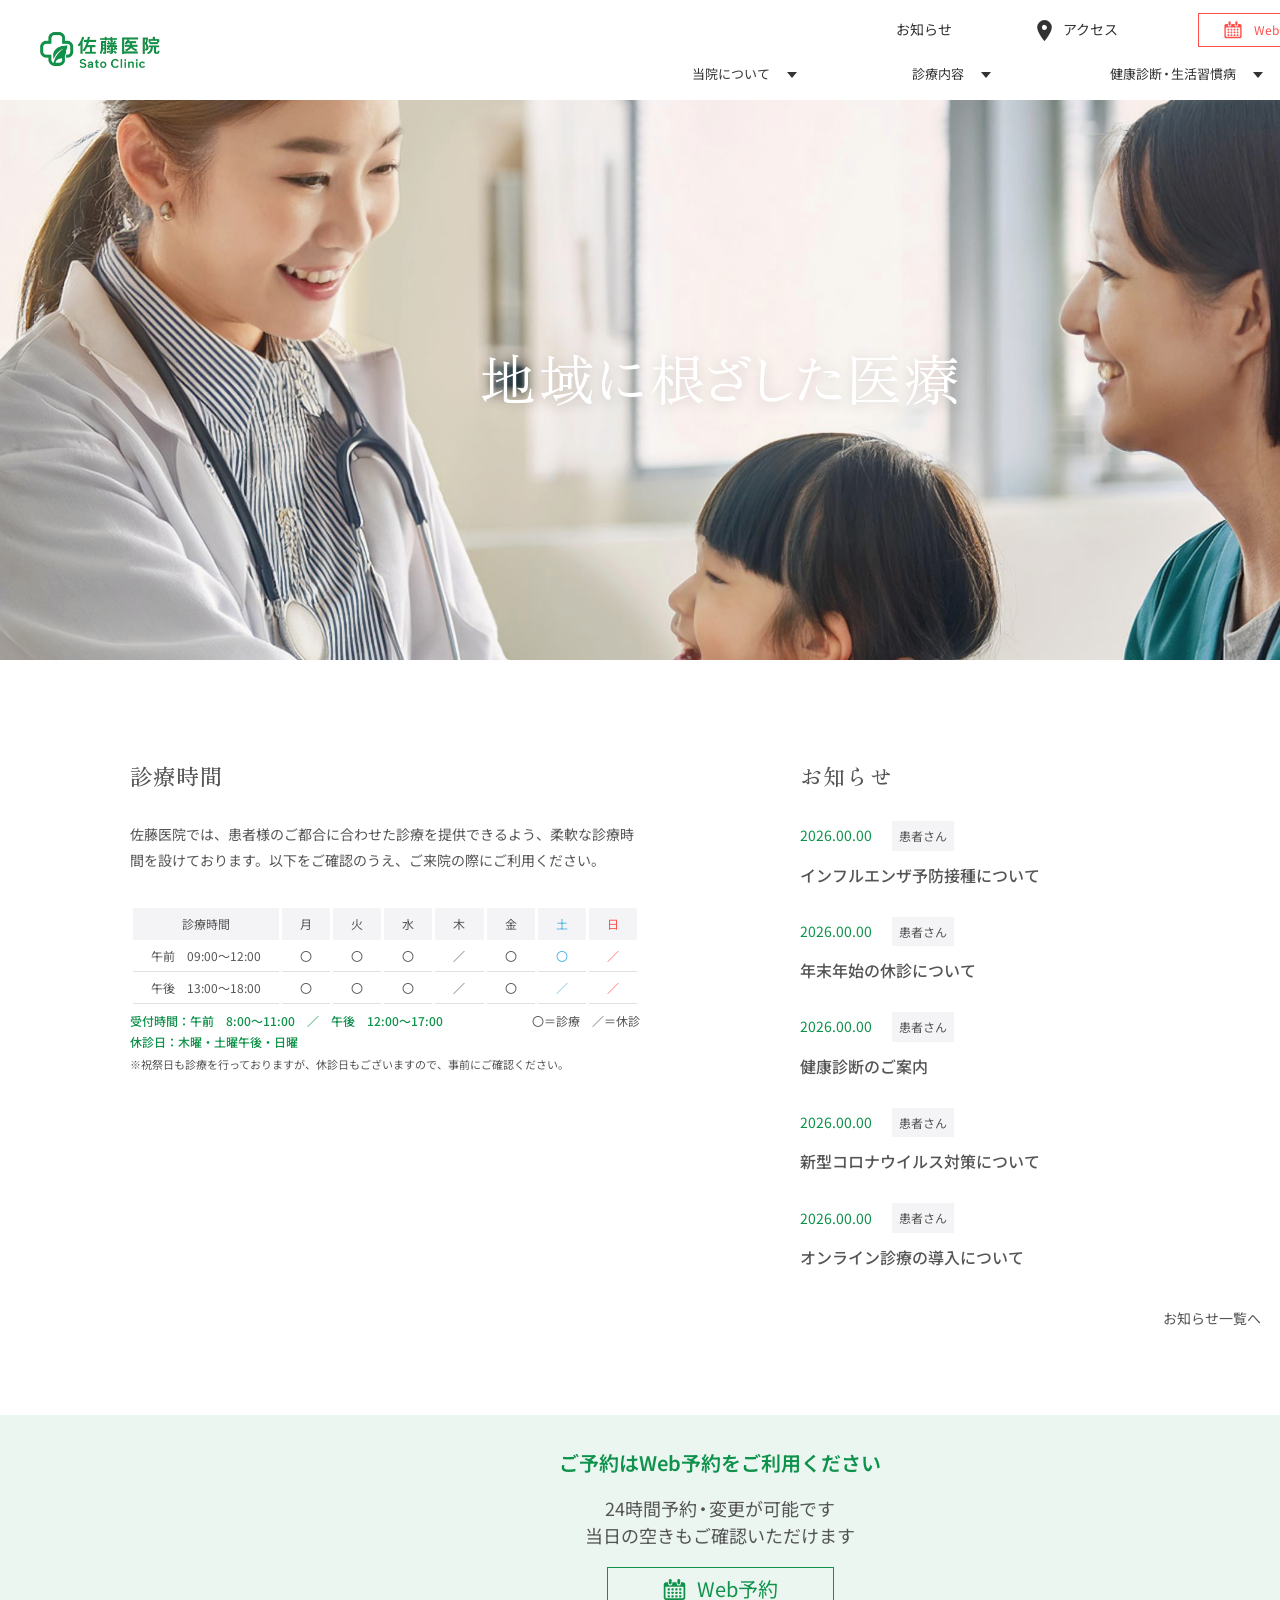
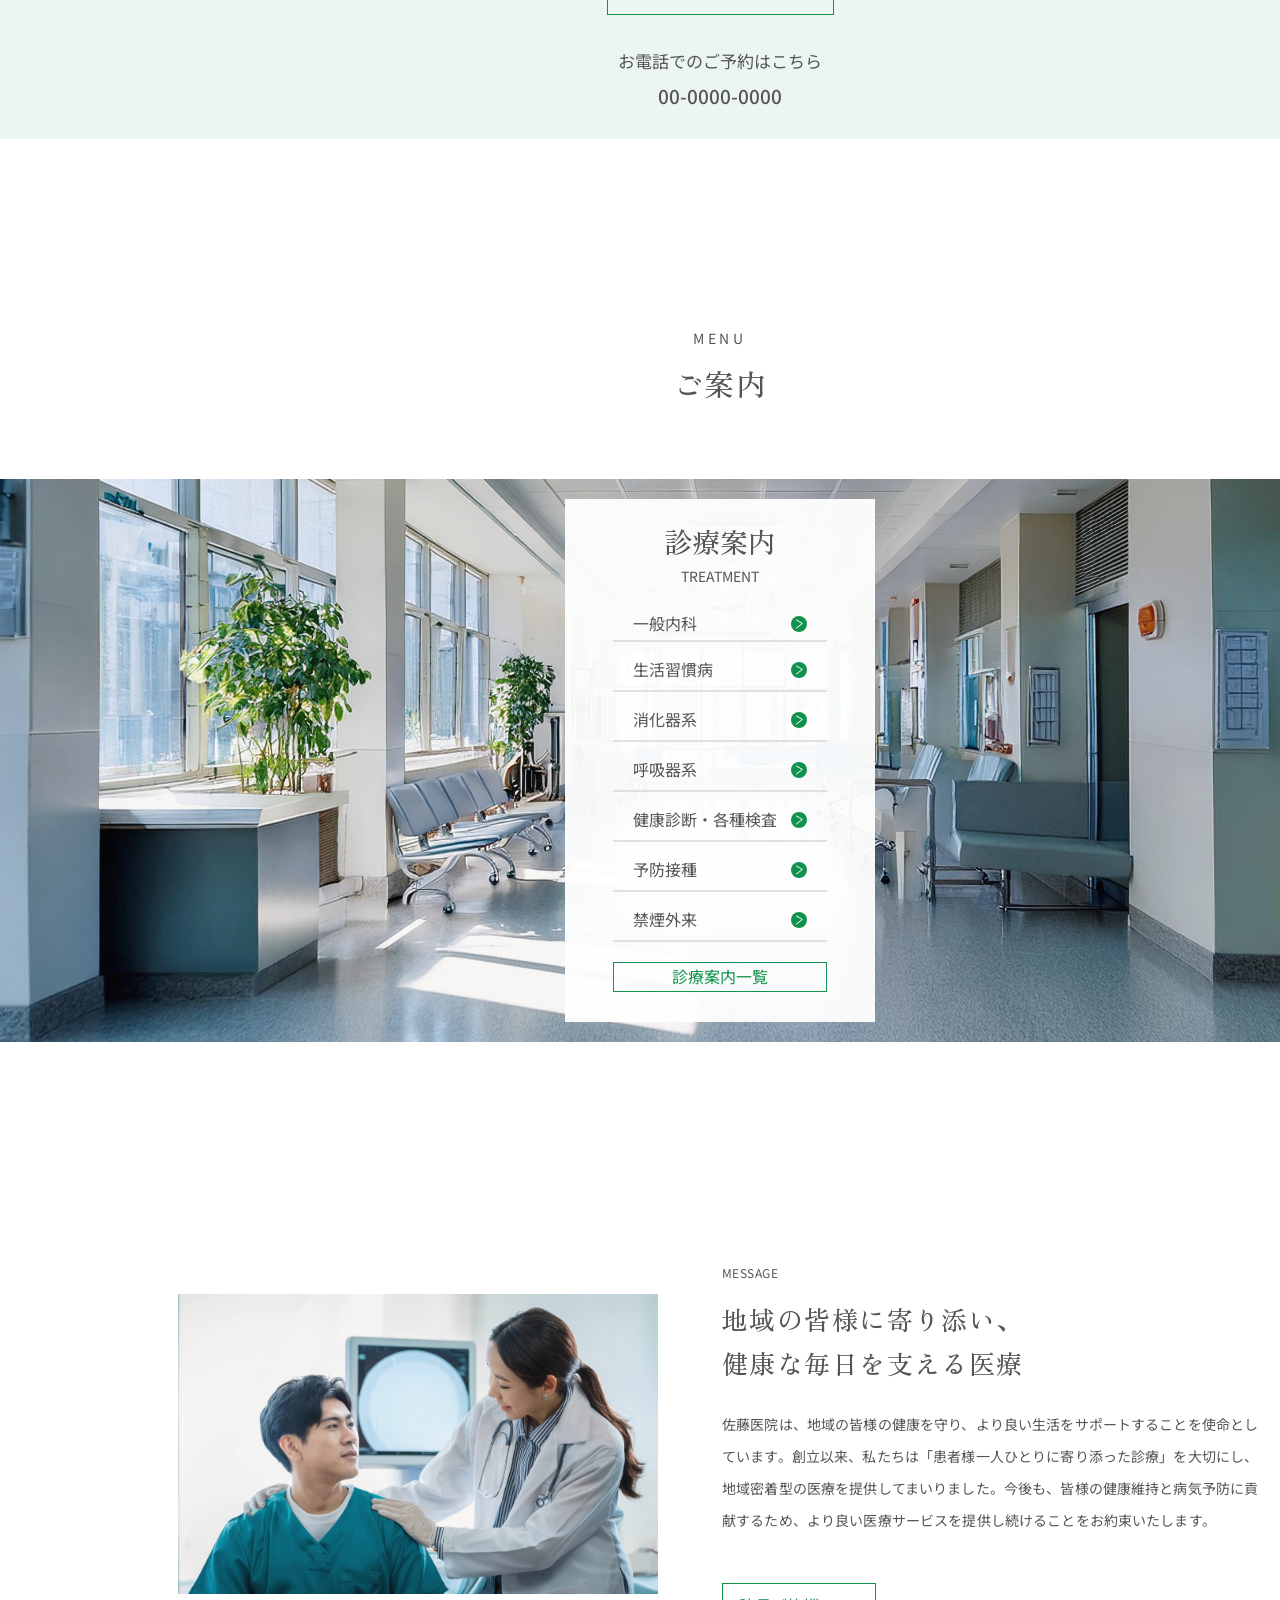
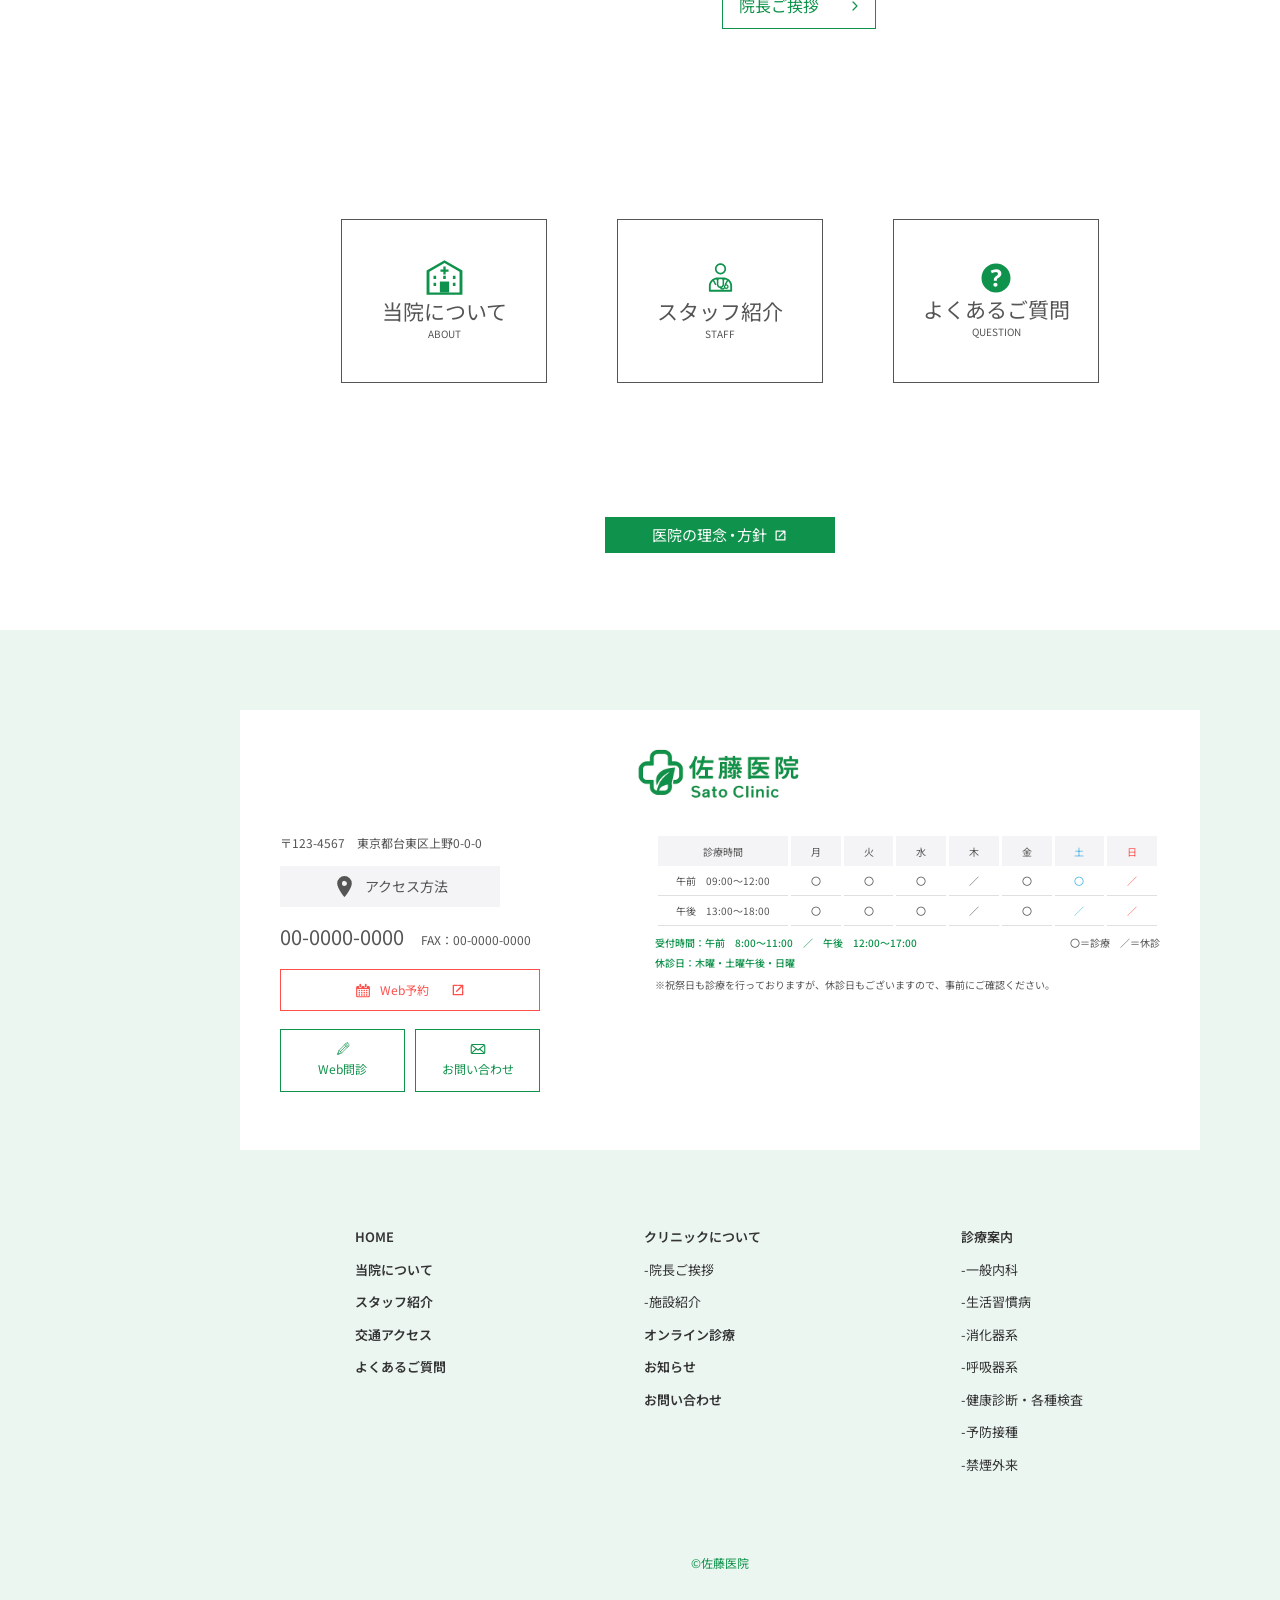
==== index.html @ 9920e83b "コミット" ====
<!DOCTYPE html>
<html lang="ja"><head><meta charset="UTF-8"><meta name="viewport" content="width=device-width, initial-scale=1.0"><meta name="description" content="佐藤医院は地域に根ざした医療を大切にするクリニックです。"><title>ホーム | 佐藤医院 Sato Clinic</title><link rel="preconnect" href="https://fonts.googleapis.com"><link rel="preconnect" href="https://fonts.gstatic.com" crossorigin><link href="https://fonts.googleapis.com/css2?family=Noto+Sans+JP:wght@400;500;600;700&family=Zen+Old+Mincho:wght@400;500;600&display=swap" rel="stylesheet"><link rel="stylesheet" href="./css/style.css"></head>
<body class="page-home"><header class="site-header" id="top">
 <a class="site-logo" href="index.html" aria-label="佐藤医院 トップページ"><img src="./assets/logo.png" width="140" height="42" alt="佐藤医院 Sato Clinic"></a>
 <div class="header-upper"><a href="news.html">お知らせ</a><a href="access.html" class="header-access"><svg class="svg-icon" viewBox="0 0 24 24" aria-hidden="true"><path fill="currentColor" d="M12 2a7 7 0 0 0-7 7c0 5 7 13 7 13s7-8 7-13a7 7 0 0 0-7-7Zm0 9.4A2.4 2.4 0 1 1 12 6.6a2.4 2.4 0 0 1 0 4.8Z"/></svg> アクセス</a><a class="book-button" href="contact.html"><img class="svg-icon" src="assets/web_reservation_calendar_clean.svg" alt="" aria-hidden="true"> Web予約</a></div>
 <nav class="primary-nav" aria-label="グローバルナビゲーション"><details class="header-dropdown"><summary>当院について<span class="tiny-triangle"></span></summary><div class="dropdown-panel"><a href="about.html#greeting">院長ご挨拶</a><a href="staff.html">スタッフ紹介</a><a href="faq.html">よくあるご質問</a></div></details><details class="header-dropdown"><summary>診療内容<span class="tiny-triangle"></span></summary><div class="dropdown-panel"><a href="treatment.html#internal">一般内科</a><a href="treatment.html#digestive">消化器系</a><a href="treatment.html#respiratory">呼吸器系</a><a href="treatment.html#vaccination">予防接種</a></div></details><details class="header-dropdown"><summary><span>健康診断<span class="header-nav-dot">・</span>生活習慣病</span><span class="tiny-triangle"></span></summary><div class="dropdown-panel"><a href="treatment.html#checkup">健康診断<span class="header-nav-dot">・</span>各種検査</a><a href="treatment.html#lifestyle">生活習慣病</a></div></details><a class="nav-single" href="about.html#facility">施設紹介</a></nav>
 <details class="all-menu"><summary aria-label="サイトメニューを開く"><span class="hamburger"><span></span><span></span><span></span></span><small>MENU</small></summary>
 <nav class="all-menu-panel" aria-label="サイトメニュー"><strong>MENU</strong><a href="index.html">HOME</a><a href="about.html">当院について</a><a href="staff.html">スタッフ紹介</a><a href="treatment.html">診療案内</a><a href="faq.html">よくあるご質問</a><a href="news.html">お知らせ</a><a href="access.html">アクセス</a><a href="contact.html">お問い合わせ</a></nav></details>
 </header><main><section class="hero" aria-label="佐藤医院のメインビジュアル">
 <img class="hero-slide hero-slide-one" src="./assets/patient_1.jpg" width="2688" height="1536" alt="子どもと保護者に寄り添う医療スタッフ" fetchpriority="high">
 <img class="hero-slide hero-slide-two" src="./assets/medical_1.jpg" width="2688" height="1536" alt="診療中の医師">
 <img class="hero-slide hero-slide-three" src="./assets/information_2.jpg" width="2688" height="1536" alt="診療の説明をする医療スタッフ">
 <h1 class="hero-title" aria-label="地域に根ざした医療"><span aria-hidden="true">地</span><span aria-hidden="true">域</span><span aria-hidden="true">に</span><span aria-hidden="true">根</span><span aria-hidden="true">ざ</span><span aria-hidden="true">し</span><span aria-hidden="true">た</span><span aria-hidden="true">医</span><span aria-hidden="true">療</span></h1></section>
 <section class="home-intro"><div class="home-hours"><h2 class="section-mincho">診療時間</h2><p class="home-hours-copy">佐藤医院では、患者様のご都合に合わせた診療を提供できるよう、柔軟な診療時間を設けております。以下をご確認のうえ、ご来院の際にご利用ください。</p><div class="schedule-wrap"><table class="schedule-table" aria-label="診療時間表"><thead><tr><th>診療時間</th><th>月</th><th>火</th><th>水</th><th>木</th><th>金</th><th class="saturday">土</th><th class="sunday">日</th></tr></thead>
 <tbody><tr><th>午前　09:00〜12:00</th><td>〇</td><td>〇</td><td>〇</td><td>／</td><td>〇</td><td class="saturday">〇</td><td class="sunday">／</td></tr>
 <tr><th>午後　13:00〜18:00</th><td>〇</td><td>〇</td><td>〇</td><td>／</td><td>〇</td><td class="saturday">／</td><td class="sunday">／</td></tr></tbody></table>
 <div class="schedule-remarks"><div class="schedule-notes"><p><b>受付時間：午前　8:00〜11:00　／　午後　12:00〜17:00</b></p><p><b>休診日：木曜・土曜午後・日曜</b></p></div><span class="schedule-legend">〇＝診療　／＝休診</span></div>
 <p class="schedule-caution">※祝祭日も診療を行っておりますが、休診日もございますので、事前にご確認ください。</p></div></div>
 <div class="home-news"><h2 class="section-mincho">お知らせ</h2><a class="home-news-item" href="news.html#news-1"><div class="news-meta"><time>2026.00.00</time><span class="news-tag">患者さん</span></div><p>インフルエンザ予防接種について</p></a><a class="home-news-item" href="news.html#news-2"><div class="news-meta"><time>2026.00.00</time><span class="news-tag">患者さん</span></div><p>年末年始の休診について</p></a><a class="home-news-item" href="news.html#news-3"><div class="news-meta"><time>2026.00.00</time><span class="news-tag">患者さん</span></div><p>健康診断のご案内</p></a><a class="home-news-item" href="news.html#news-4"><div class="news-meta"><time>2026.00.00</time><span class="news-tag">患者さん</span></div><p>新型コロナウイルス対策について</p></a><a class="home-news-item" href="news.html#news-5"><div class="news-meta"><time>2026.00.00</time><span class="news-tag">患者さん</span></div><p>オンライン診療の導入について</p></a><a class="home-news-more" href="news.html">お知らせ一覧へ <span>〉</span></a></div></section>
 <section class="reservation-strip"><h2>ご予約はWeb予約をご利用ください</h2><p>24時間予約<span class="reservation-copy-dot">・</span>変更が可能です<br>当日の空きもご確認いただけます</p><a class="reservation-strip-button" href="contact.html"><img class="svg-icon" src="assets/web_reservation_calendar_green.svg" alt="" aria-hidden="true"> <span class="reservation-button-label">Web予約</span></a><p class="reservation-phone-label">お電話でのご予約はこちら</p><p class="reservation-phone">00-0000-0000</p></section>
 <section class="guide-section"><div class="guide-head"><span class="title-en">MENU</span><h2 class="section-mincho">ご案内</h2></div><div class="guide-photo"><div class="guide-panel"><h3>診療案内</h3><span class="guide-en">TREATMENT</span><nav aria-label="診療案内"><a href="treatment.html#internal">一般内科<img class="round-arrow" src="assets/treatment-round-arrow.svg" alt="" aria-hidden="true" width="16" height="16"></a><a href="treatment.html#lifestyle">生活習慣病<img class="round-arrow" src="assets/treatment-round-arrow.svg" alt="" aria-hidden="true" width="16" height="16"></a><a href="treatment.html#digestive">消化器系<img class="round-arrow" src="assets/treatment-round-arrow.svg" alt="" aria-hidden="true" width="16" height="16"></a><a href="treatment.html#respiratory">呼吸器系<img class="round-arrow" src="assets/treatment-round-arrow.svg" alt="" aria-hidden="true" width="16" height="16"></a><a href="treatment.html#checkup">健康診断・各種検査<img class="round-arrow" src="assets/treatment-round-arrow.svg" alt="" aria-hidden="true" width="16" height="16"></a><a href="treatment.html#vaccination">予防接種<img class="round-arrow" src="assets/treatment-round-arrow.svg" alt="" aria-hidden="true" width="16" height="16"></a><a href="treatment.html#smoking">禁煙外来<img class="round-arrow" src="assets/treatment-round-arrow.svg" alt="" aria-hidden="true" width="16" height="16"></a></nav><a class="guide-all" href="treatment.html">診療案内一覧</a></div></div></section>
 <section class="home-message"><div class="message-row"><div class="message-photo"><img src="./assets/patient_7.jpg" alt="患者様と向き合う診療の様子" width="480" height="300"></div><div class="message-text"><span class="small-en">MESSAGE</span><h2 class="section-mincho">地域の皆様に寄り添い、<br>健康な毎日を支える医療</h2><p>佐藤医院は、地域の皆様の健康を守り、より良い生活をサポートすることを使命としています。創立以来、私たちは「患者様一人ひとりに寄り添った診療」を大切にし、地域密着型の医療を提供してまいりました。今後も、皆様の健康維持と病気予防に貢献するため、より良い医療サービスを提供し続けることをお約束いたします。</p><a href="about.html#greeting" class="outline-link">院長ご挨拶 <svg viewBox="0 0 8 12" fill="none" stroke="currentColor" stroke-width="1.2" stroke-linecap="round" stroke-linejoin="round" aria-hidden="true"><path d="m2 2 4 4-4 4"/></svg></a></div></div>
 <div class="home-feature-links"><a href="about.html"><img class="feature-icon" src="assets/clinic_exterior_icon_reference_style.svg" alt="" aria-hidden="true"><span>当院について</span><small>ABOUT</small></a><a href="staff.html"><img class="feature-icon" src="assets/staff_doctor_stethoscope_icon.svg" alt="" aria-hidden="true"><span>スタッフ紹介</span><small>STAFF</small></a><a href="faq.html"><img class="feature-icon feature-icon-faq" src="assets/faq_question_circle_simple.svg" alt="" aria-hidden="true"><span>よくあるご質問</span><small>QUESTION</small></a></div><a class="home-philosophy-link" href="about.html#philosophy"><span>医院の理念<span class="home-philosophy-dot">・</span>方針</span><svg class="svg-icon" viewBox="0 0 24 24" fill="none" stroke="currentColor" stroke-width="2" stroke-linecap="round" stroke-linejoin="round" aria-hidden="true"><path d="M13 5h6v6M19 5l-9 9"/><path d="M19 13v6H5V5h6"/></svg></a></section></main><footer class="site-footer"><div class="footer-contact"><div class="footer-contact-left">
 <p class="foot-address">〒123-4567　東京都台東区上野0-0-0</p><a class="foot-access" href="access.html"><svg class="svg-icon" viewBox="0 0 24 24" aria-hidden="true"><path fill="currentColor" d="M12 2a7 7 0 0 0-7 7c0 5 7 13 7 13s7-8 7-13a7 7 0 0 0-7-7Zm0 9.4A2.4 2.4 0 1 1 12 6.6a2.4 2.4 0 0 1 0 4.8Z"/></svg> アクセス方法</a>
 <p class="foot-phone">00-0000-0000 <span>FAX：00-0000-0000</span></p><a class="foot-reservation" href="contact.html"><img class="svg-icon" src="assets/web_reservation_calendar_clean.svg" alt="" aria-hidden="true"> Web予約　 <svg class="svg-icon" viewBox="0 0 24 24" fill="none" stroke="currentColor" stroke-width="2" stroke-linecap="round" stroke-linejoin="round" aria-hidden="true"><path d="M13 5h6v6M19 5l-9 9"/><path d="M19 13v6H5V5h6"/></svg></a>
 <div class="foot-small-actions"><a href="contact.html"><img class="svg-icon" src="assets/pencil_icon_outline_slender.svg" alt="" aria-hidden="true"><span>Web問診</span></a><a href="contact.html"><img class="svg-icon" src="assets/envelope_closed_icon.svg" alt="" aria-hidden="true"><span>お問い合わせ</span></a></div></div>
 <div class="footer-contact-right"><a href="index.html" class="footer-brand"><img src="./assets/logo.png" width="187" height="56" alt="佐藤医院 Sato Clinic"></a><div class="schedule-wrap schedule-compact"><table class="schedule-table" aria-label="診療時間表"><thead><tr><th>診療時間</th><th>月</th><th>火</th><th>水</th><th>木</th><th>金</th><th class="saturday">土</th><th class="sunday">日</th></tr></thead>
 <tbody><tr><th>午前　09:00〜12:00</th><td>〇</td><td>〇</td><td>〇</td><td>／</td><td>〇</td><td class="saturday">〇</td><td class="sunday">／</td></tr>
 <tr><th>午後　13:00〜18:00</th><td>〇</td><td>〇</td><td>〇</td><td>／</td><td>〇</td><td class="saturday">／</td><td class="sunday">／</td></tr></tbody></table>
 <div class="schedule-remarks"><div class="schedule-notes"><p><b>受付時間：午前　8:00〜11:00　／　午後　12:00〜17:00</b></p><p><b>休診日：木曜・土曜午後・日曜</b></p></div><span class="schedule-legend">〇＝診療　／＝休診</span></div>
 <p class="schedule-caution">※祝祭日も診療を行っておりますが、休診日もございますので、事前にご確認ください。</p></div></div></div>
 <nav class="footer-nav" aria-label="フッターナビゲーション"><div><a href="index.html"><b>HOME</b></a><a href="about.html"><b>当院について</b></a><a href="staff.html"><b>スタッフ紹介</b></a><a href="access.html"><b>交通アクセス</b></a><a href="faq.html"><b>よくあるご質問</b></a></div>
 <div><b>クリニックについて</b><a href="about.html#greeting">-院長ご挨拶</a><a href="about.html#facility">-施設紹介</a><a href="contact.html"><b>オンライン診療</b></a><a href="news.html"><b>お知らせ</b></a><a href="contact.html"><b>お問い合わせ</b></a></div>
 <div><b>診療案内</b><a href="treatment.html#internal">-一般内科</a><a href="treatment.html#lifestyle">-生活習慣病</a><a href="treatment.html#digestive">-消化器系</a><a href="treatment.html#respiratory">-呼吸器系</a><a href="treatment.html#checkup">-健康診断・各種検査</a><a href="treatment.html#vaccination">-予防接種</a><a href="treatment.html#smoking">-禁煙外来</a></div></nav>
 <small class="copyright">©佐藤医院</small></footer></body></html>
---- css/style.css ----
:root{--ink:#333333;--body:#555555;--pale:#F4F4F6;--light-gray:#CCCCCC;--rule:#E0E0E0;--green:#0F924B;--mint:#ECF6F1;--red:#FF4F4B;--blue:#4BB3E3;--sans:'Noto Sans JP','Hiragino Kaku Gothic ProN','Yu Gothic',sans-serif;--mincho:'Zen Old Mincho','Hiragino Mincho ProN','Yu Mincho',serif}
*,*::before,*::after{box-sizing:border-box}
html{scroll-behavior:smooth;scroll-padding-top:110px}
body{width:100%;min-width:1440px;margin:0;background:white;color:var(--body);font-family:var(--sans);font-size:14px;font-weight:400;line-height:1.8;-webkit-font-smoothing:antialiased;text-rendering:optimizeLegibility}
img{max-width:100%;display:block}button,input,select,textarea{font:inherit}a{color:inherit;text-decoration:none}a:hover{color:var(--green)}button,a,summary{ -webkit-tap-highlight-color:transparent}a:focus-visible,summary:focus-visible,button:focus-visible,input:focus-visible,select:focus-visible,textarea:focus-visible{outline:2px solid var(--green);outline-offset:3px}p,h1,h2,h3,figure,dl,dd{margin:0}h1,h2,h3{font-weight:400}.svg-icon{width:22px;height:22px;display:inline-block;vertical-align:middle;flex:none}.section-mincho{font-family:var(--mincho);font-weight:500;color:var(--body);letter-spacing:.055em}.title-en{font-family:var(--sans);font-size:14px;font-weight:400;letter-spacing:.28em;line-height:24px;color:var(--body)}.small-en{font-family:var(--sans);font-size:12px;line-height:20px;letter-spacing:.035em;color:var(--body)}
/* Header: positions are based on the 1440px-wide reference PDFs. */
.site-header{position:relative;z-index:20;height:100px;width:100%;min-width:1440px;background:#fff;color:var(--ink);font-size:13px;line-height:1.4}
.site-logo{position:absolute;top:30px;left:31px;display:block;width:140px;height:42px}.site-logo img{width:140px;height:42px;object-fit:contain}
/* The hamburger starts 32.5px from the header right edge; leave an 80px gap. */
.header-upper{position:absolute;top:12px;right:112.5px;width:max-content;height:36px;display:flex;align-items:center;gap:80px;white-space:nowrap;font-size:14px}.header-upper>a{flex:none}
.header-upper>a:not(.book-button){display:inline-flex;align-items:center;gap:6px}
.header-access .svg-icon{width:25px;height:25px}
.book-button{height:34px;width:130px;border:1px solid var(--red);color:var(--red);display:flex;align-items:center;justify-content:center;gap:11px;font-size:12px;transition:background .2s,color .2s}
.book-button svg,.book-button img{width:20px;height:20px;object-fit:contain}.book-button img{transform:translateY(-1px)}.reservation-strip-button img{transform:translateY(-3px)}.reservation-button-label{transform:translateY(-2px)}.book-button:hover img,.foot-reservation:hover img{filter:brightness(0) invert(1)}.book-button:hover{color:#fff;background:var(--red)}
.primary-nav{position:absolute;top:61px;right:48px;width:max-content;display:grid;grid-template-columns:220px 198px 230px max-content;align-items:start;gap:0;min-height:38px}
.header-dropdown{position:relative;min-height:35px;z-index:5}
.header-dropdown summary{list-style:none;display:flex;align-items:center;gap:15px;height:27px;cursor:pointer;white-space:nowrap}
.header-nav-dot{display:inline-block;margin:0 -.15em}
.header-dropdown summary::-webkit-details-marker,.all-menu summary::-webkit-details-marker,.faq-item summary::-webkit-details-marker{display:none}
.header-dropdown summary:hover,.nav-single:hover{color:var(--green)}
.tiny-triangle{display:block;width:0;height:0;border-left:5px solid transparent;border-right:5px solid transparent;border-top:6px solid var(--ink);margin-left:2px;transition:transform .2s}
.header-dropdown[open] .tiny-triangle{transform:rotate(180deg)}
.dropdown-panel{position:absolute;top:30px;left:-12px;min-width:165px;padding:13px 12px 14px;background:#fff;box-shadow:0 5px 18px rgba(0,0,0,.10);z-index:30;display:flex;flex-direction:column;gap:0}
.dropdown-panel a{display:block;font-size:14px;color:var(--ink);padding:10px 0;white-space:nowrap}
.dropdown-panel a:hover{color:var(--green)}
.nav-single{height:27px;display:flex;align-items:center;white-space:nowrap}
.all-menu{position:absolute;top:14px;right:5px;z-index:35;width:36px}
.all-menu>summary{cursor:pointer;list-style:none;display:flex;align-items:center;flex-direction:column;gap:5px;text-align:center}
.hamburger{width:19px;display:flex;flex-direction:column;gap:4px;margin:1px auto 0}.hamburger span{display:block;width:19px;height:2px;background:var(--ink)}.all-menu summary small{font-size:10px;letter-spacing:.02em;line-height:14px}
.all-menu-panel{position:absolute;top:72px;right:0;width:290px;background:#fff;box-shadow:0 8px 20px rgba(0,0,0,.12);padding:25px 30px 30px;display:flex;flex-direction:column;gap:12px;font-size:14px}
.all-menu-panel strong{font-size:14px;color:var(--green);letter-spacing:.2em;margin-bottom:4px}
/* Shared page heading */
.page-title{height:190px;text-align:center;padding-top:88px}.page-title h1{font-family:var(--mincho);font-size:32px;font-weight:500;letter-spacing:.12em;line-height:1.55;margin-top:7px}
/* Reusable schedule */
.schedule-table{width:100%;border-collapse:separate;border-spacing:3px 0;table-layout:fixed;font-size:12px;line-height:1.3;color:var(--body)}
.schedule-table th,.schedule-table td{text-align:center;font-weight:400;white-space:nowrap;height:32px}
.schedule-table thead th{background:var(--pale)}.schedule-table thead th:first-child{width:146px}.schedule-table tbody th{text-align:center;white-space:nowrap}.schedule-table tbody td,.schedule-table tbody th{border-bottom:1px solid var(--rule)}
.schedule-table .saturday{color:var(--blue)}.schedule-table .sunday{color:var(--red)}
.schedule-remarks{display:flex;align-items:start;justify-content:space-between;gap:12px;margin-top:6px}.schedule-notes{flex:none;white-space:nowrap}.schedule-notes p{line-height:21px}.schedule-notes b{font-weight:500;color:var(--green);font-size:12px}.schedule-legend{font-size:12px;white-space:nowrap;line-height:22px}.schedule-caution{font-size:11px;color:var(--body);margin-top:4px;line-height:1.6}
/* Footer */
.site-footer{height:980px;background:var(--mint);padding:80px 0 36px}
.footer-contact{position:relative;width:960px;height:440px;background:#fff;margin:0 auto;display:grid;grid-template-columns:300px 1fr;gap:75px;padding:37px 40px 30px}
.footer-contact-left{padding-top:85px}.foot-address{font-size:12px;white-space:nowrap;margin-bottom:12px}.foot-access{width:220px;height:41px;display:flex;align-items:center;justify-content:center;gap:8px;background:var(--pale);font-size:14px}.foot-access .svg-icon{height:25px;width:25px}.foot-phone{font-size:20px;margin:12px 0 14px;white-space:nowrap}.foot-phone span{font-size:12px;margin-left:13px}.foot-reservation{height:42px;width:260px;border:1px solid var(--red);color:var(--red);display:flex;align-items:center;justify-content:center;gap:9px;font-size:12px}.foot-reservation .svg-icon{width:16px;height:16px}.foot-reservation:hover{background:var(--red);color:#fff}.foot-small-actions{display:flex;width:260px;gap:10px;margin-top:18px}.foot-small-actions a{width:125px;height:63px;border:1px solid var(--green);display:flex;align-items:center;justify-content:center;flex-direction:column;line-height:22px;color:var(--green);font-size:12px}.foot-small-actions a:hover{background:var(--green);color:#fff}.foot-small-actions svg,.foot-small-actions img{height:18px;width:18px;object-fit:contain}.foot-small-actions a:hover img{filter:brightness(0) invert(1)}
.footer-contact-right{min-width:0;padding-top:89px}.footer-brand{position:absolute;top:37px;left:50%;transform:translateX(-50%);display:block;width:187px;margin:0}.footer-brand img{width:187px;height:56px;object-fit:contain}.schedule-compact .schedule-table{border-spacing:3px 0;font-size:10px}.schedule-compact .schedule-table thead th:first-child{width:130px}.schedule-compact .schedule-table td,.schedule-compact .schedule-table th{height:30px}.schedule-compact .schedule-notes p{line-height:18px}.schedule-compact .schedule-notes b{font-size:10px}.schedule-compact .schedule-legend{font-size:10px}.schedule-compact .schedule-remarks{gap:4px}.schedule-compact .schedule-caution{font-size:10px;margin-top:5px}
.footer-nav{width:730px;margin:77px auto 0;display:grid;grid-template-columns:289px 317px 124px;gap:0;font-size:13px;line-height:1.5;color:var(--ink)}
.footer-nav>div{display:flex;flex-direction:column;align-items:flex-start;gap:13px}.footer-nav b{font-weight:600}.copyright{display:block;margin-top:78px;text-align:center;color:var(--green);font-size:12px}
/* TOP */
.hero{position:relative;width:100%;height:560px;overflow:hidden;background:#dce6e0 url('../assets/patient_1.jpg') center center/cover no-repeat;isolation:isolate}
.hero-slide{position:absolute;top:-165px;left:calc(50% - 768px);width:1610px;height:920px;max-width:none;object-fit:cover;object-position:center;opacity:0;animation-delay:12s;animation-duration:36s;animation-iteration-count:infinite;animation-timing-function:linear;animation-fill-mode:both;will-change:opacity;backface-visibility:hidden;pointer-events:none}
.hero-slide-one{animation-name:hero-patient}.hero-slide-two{animation-name:hero-medical}.hero-slide-three{animation-name:hero-information}
/* Every 12s a new 10s dissolve starts (after the initial 12s hold). */
@keyframes hero-patient{0%{opacity:1}27.7778%,66.6667%{opacity:0}94.4445%,100%{opacity:1}}
@keyframes hero-medical{0%{opacity:0}27.7778%,33.3333%{opacity:1}61.1111%,100%{opacity:0}}
@keyframes hero-information{0%,33.3333%{opacity:0}61.1111%,66.6667%{opacity:1}94.4445%,100%{opacity:0}}
.hero-title{position:absolute;z-index:3;top:235px;left:50%;transform:translateX(-50%);display:flex;justify-content:space-between;width:480px;white-space:nowrap;font-family:var(--mincho);font-weight:400;letter-spacing:0;font-size:56px;line-height:1.5;color:#fff;text-shadow:0 2px 14px rgba(0,0,0,.17)}.hero-title>span{flex:none}.hero-title>span+span{margin-left:-3px}.hero-title>span:nth-child(2),.hero-title>span:nth-child(9){margin-left:0}.hero-title>span:nth-child(5){margin-left:-9px}.hero-title>span:nth-child(6){margin-left:-13px}.hero-title>span:nth-child(7){margin-left:-11px}.hero-title>span:nth-child(8){margin-left:-5px}
.home-intro{height:755px;padding:99px 0 0;display:grid;grid-template-columns:510px 510px;column-gap:160px;justify-content:center}.home-intro h2{font-size:22px;line-height:32px;margin-bottom:30px}.home-hours-copy{font-size:14px;line-height:26px;margin-bottom:35px}.home-news .home-news-item{display:block;margin-bottom:28px}.news-meta{display:flex;align-items:center;gap:20px}.news-meta time{color:var(--green);font-size:14px}.news-tag{background:var(--pale);padding:4px 7px;border-radius:0;font-size:12px;color:var(--body)}.home-news-item p{font-size:16px;line-height:28px;font-weight:500;margin-top:10px}.home-news-more{display:block;text-align:right;margin-top:35px;font-size:14px}.home-news-more span{margin-left:32px}
.reservation-strip{height:auto;background:var(--mint);text-align:center;padding:30px 0}.reservation-strip h2{font-size:20px;font-weight:600;color:var(--green);line-height:35px}.reservation-strip>p{font-size:18px;line-height:27px;margin-top:15px}.reservation-copy-dot{display:inline-block;margin:0 -.15em}.reservation-strip-button{display:flex;gap:10px;align-items:center;justify-content:center;width:227px;height:48px;margin:18px auto 0;border:1px solid var(--green);color:var(--green);font-size:20px}.reservation-strip-button svg,.reservation-strip-button img{width:25px;height:25px;object-fit:contain}.reservation-strip-button:hover img{filter:brightness(0) invert(1)}.reservation-strip-button:hover{background:var(--green);color:#fff}.reservation-strip .reservation-phone-label{margin-top:32px;font-size:17px}.reservation-strip .reservation-phone{font-size:19px;font-weight:500;margin-top:8px}
.guide-head{height:340px;display:flex;align-items:center;justify-content:flex-end;flex-direction:column;padding-bottom:69px;gap:6px}.guide-head h2{font-size:30px}.guide-photo{height:563px;background:url('../assets/hospital_6.jpg') left 69%/106.666667% auto no-repeat;display:flex;align-items:center;justify-content:center}.guide-panel{width:310px;height:523px;background:rgba(255,255,255,.95);padding:20px 48px 23px;text-align:center;color:var(--body)}.guide-panel h3{font-family:var(--mincho);font-size:28px;font-weight:500;line-height:1.6}.guide-en{font-size:14px;line-height:24px;display:block;margin-bottom:12px}.guide-panel nav a{height:50px;border-bottom:2px solid var(--rule);display:flex;align-items:center;justify-content:space-between;font-size:16px;padding:8px 20px 0;line-height:1.3;white-space:nowrap}.round-arrow{display:block;flex:none;width:16px;height:16px;object-fit:contain}.guide-panel nav a:first-child{height:42px}.guide-all{height:30px;border:1px solid var(--green);display:flex;justify-content:center;align-items:center;margin-top:20px;color:var(--green);font-size:16px}.guide-all:hover{background:var(--green);color:#fff}
.home-message{height:1188px;padding-top:218px}.message-row{width:1084px;margin:0 auto;display:grid;grid-template-columns:480px 1fr;gap:64px}.message-photo{width:480px;height:300px;overflow:hidden;align-self:center}.message-photo>img{width:100%;height:100%;object-fit:cover;object-position:right center;transform:translateX(4px) scale(1.01);transform-origin:right center}.message-text{padding-top:0}.message-text .section-mincho{font-size:26px;line-height:1.7;margin:12px 0 22px}.message-text p{font-size:14px;line-height:32px;letter-spacing:.01em}.outline-link{display:flex;border:1px solid var(--green);color:var(--green);width:154px;height:46px;align-items:center;justify-content:space-around;font-size:16px;margin-top:47px}.outline-link svg{display:block;width:8px;height:12px;flex:none}.outline-link:hover{background:var(--green);color:#fff}.home-feature-links{width:758px;display:flex;justify-content:space-between;gap:70px;margin:190px auto 0}.home-feature-links>a{width:206px;height:164px;border:1px solid #555;display:flex;justify-content:center;align-items:center;flex-direction:column;color:var(--body);flex:none}.home-feature-links>a:hover{border-color:var(--green);color:var(--green)}.feature-icon{width:37px;height:37px;object-fit:contain;color:var(--green)}.feature-icon-faq{width:32px;height:32px}.question-icon{display:flex;justify-content:center;align-items:center;width:32px;height:32px;border-radius:50%;background:var(--green);color:white;font-family:Arial,sans-serif;font-size:27px;font-weight:700;line-height:32px}.home-feature-links>a span:not(.question-icon){font-size:21px;font-weight:400;line-height:30px}.home-feature-links small{font-size:10px;line-height:16px}.home-philosophy-link{display:flex;gap:6px;align-items:center;justify-content:center;background:var(--green);color:white;width:230px;height:36px;margin:134px auto 0;font-size:15px}.home-philosophy-dot{display:inline-block;margin:0 -.15em}.home-philosophy-link>span{line-height:1}.home-philosophy-link .svg-icon{display:block;align-self:center;height:15px;width:15px;transform:translateY(1px)}.home-philosophy-link:hover{background:#0b7139;color:white}
/* NEWS */
.news-page-content{width:960px;margin:38px auto 199px}.news-filters{display:flex;gap:16px;align-items:center;margin-bottom:118px}.news-filters a{display:flex;align-items:center;justify-content:center;padding:7px 15px;background:var(--pale);border-radius:7px;font-size:14px}.news-filters .selected{background:var(--green);color:white}.news-card{width:960px;padding:0 0 42px;margin-bottom:60px;border-bottom:1px solid var(--rule);scroll-margin-top:115px}.news-card:last-child{margin-bottom:0}.news-card .news-meta time{color:var(--body);font-size:13px}.news-card .news-meta{gap:70px}.news-card .news-tag{border-radius:9px;font-size:12px}.news-card h2{font:500 22px/1.6 var(--mincho);letter-spacing:.06em;color:var(--body);margin-top:27px;margin-bottom:24px}.news-card p{font-size:14px;line-height:25px}
/* ABOUT */
.about-greeting{height:737px;width:960px;margin:37px auto 0;position:relative}.greeting-copy{width:710px;padding-top:0}.greeting-copy h2{font-size:28px;line-height:1.6;margin:10px 0 26px}.greeting-copy>p:not(.greeting-signature){width:720px;font-size:14px;line-height:32px;margin-bottom:32px;letter-spacing:.005em}.greeting-copy .greeting-signature{margin-top:28px}.greeting-signature span{display:block;font-size:13px}.greeting-signature strong{display:block;font:500 24px/1.7 var(--mincho);margin-top:12px}.about-greeting>img{position:absolute;left:690px;top:146px;width:310px;height:352px;object-fit:cover;object-position:center}
.about-feature,.about-future{height:452px;display:flex;align-items:center;justify-content:center}.feature-mint{background:var(--mint)}.feature-white{background:#fff}.about-feature-inner{width:960px;display:grid;grid-template-columns:480px 400px;gap:80px;align-items:center}.about-feature-copy h2{font-size:28px;line-height:1.55;margin:11px 0 25px}.about-feature-copy p,.about-feature-copy li{font-size:14px;line-height:32px}.about-feature-copy ul{padding-left:22px;margin:20px 0 0}.about-feature:nth-of-type(4){height:488px}.about-feature-inner img{width:400px;height:292px;object-fit:cover}
.about-philosophy{height:818px;background:var(--mint);padding:80px 0 0}.about-philosophy-inner{width:960px;margin:0 auto}.about-philosophy h2{font-size:28px;line-height:1.6;margin:10px 0 23px}.about-philosophy-inner>p{font-size:14px;line-height:32px;margin-bottom:42px}.philosophy-lists{display:grid;grid-template-columns:1fr 1fr;gap:32px}.philosophy-lists ol{list-style:none;padding:0;margin:0}.philosophy-lists li{border-top:1px solid #d7e6df;padding:22px 20px 17px;min-height:113px}.philosophy-lists li:last-child{border-bottom:1px solid #d7e6df}.philosophy-lists h3{font:500 22px/1.7 var(--mincho)}.philosophy-lists p{font-size:13px;line-height:1.8}
.about-future{height:520px}.about-future .about-feature-inner img{transform:translateY(-34px)}.about-facilities{padding:120px 0 199px}.facility-header{text-align:center;margin-bottom:74px}.facility-header h2{font-size:30px;line-height:1.6;margin-top:8px}.facility-grid{width:904px;margin:0 auto;display:grid;grid-template-columns:repeat(2,420px);gap:75px 64px}.facility-grid figure{position:relative;left:12px}.facility-grid figure img{width:420px;height:300px;object-fit:cover}.facility-grid figcaption{font-size:14px;margin-top:30px}
/* STAFF */
.staff-description{width:880px;margin:40px auto 72px;font-size:14px;line-height:32px}.staff-grid{width:700px;margin:0 auto;display:grid;grid-template-columns:250px 250px;column-gap:200px;row-gap:80px}.staff-photo{width:250px;height:330px;object-fit:cover;object-position:center}.staff-info{position:relative;width:250px;height:104px;margin-top:28px;padding:0 20px;background:#fff;border-radius:4px;box-shadow:0 2px 15px rgba(0,0,0,.19)}.staff-role{display:inline-block;background:var(--mint);color:var(--green);font-size:14px;line-height:23px;margin-left:-12px;padding:0 7px}.staff-info h2{font:500 24px/1.35 var(--mincho);margin-top:12px}.staff-info p{font-size:14px;line-height:20px;margin-top:0}.staff-plus{position:absolute;right:0;bottom:0;width:32px;height:32px;background:var(--green);color:#fff;font-family:Arial,sans-serif;font-size:31px;font-weight:200;text-align:center;line-height:30px}.staff-plus:hover{background:#06773b;color:#fff}.staff-main{padding-bottom:200px}
.staff-modal{position:fixed;inset:0;z-index:1000;display:none;align-items:center;justify-content:center}.staff-modal:target{display:flex}.staff-backdrop{position:absolute;inset:0;background:rgba(0,0,0,.62);z-index:0}.staff-modal-content{position:relative;width:682px;height:416px;background:var(--mint);border-radius:12px;overflow:hidden;display:flex;align-items:stretch;box-shadow:0 12px 50px rgba(0,0,0,.22);z-index:1}.staff-modal-copy{width:440px;padding:37px 20px 26px 40px;position:relative;z-index:2}.staff-modal-role{display:inline-block;font-size:18px;line-height:25px;padding:0 8px;color:var(--green);background:#cae7d9}.staff-modal-copy h2{font:500 36px/1.6 var(--mincho);margin:3px 0 12px}.staff-modal-copy p{font-size:14px;line-height:25px;margin-bottom:5px}.staff-modal-copy blockquote{margin:12px 0 0;background:white;border-radius:10px;padding:11px 15px;font-size:14px;line-height:25px;font-weight:500}.staff-modal-content>img{position:absolute;right:0;top:40px;width:236px;height:336px;object-fit:cover;object-position:center;-webkit-mask-image:linear-gradient(to right,transparent 0,black 20%);mask-image:linear-gradient(to right,transparent 0,black 20%)}.staff-modal-content.reverse{flex-direction:row-reverse}.staff-modal-content.reverse .staff-modal-copy{width:445px;margin-left:auto;padding-left:26px;padding-right:28px}.staff-modal-content.reverse>img{left:0;right:auto;-webkit-mask-image:linear-gradient(to left,transparent 0,black 20%);mask-image:linear-gradient(to left,transparent 0,black 20%)}.modal-close{position:absolute;top:8px;right:10px;width:31px;height:31px;display:grid;place-items:center;border-radius:50%;background:rgba(255,255,255,.9);color:var(--ink);font-size:27px;line-height:1;z-index:4}.modal-close:hover{color:var(--green)}
/* TREATMENT */
.treatment-index{width:960px;margin:30px auto 78px;display:grid;grid-template-columns:repeat(4,minmax(0,1fr));gap:32px;grid-auto-rows:76px}.treatment-index a{background:var(--mint);padding:0 14px;display:flex;align-items:center;justify-content:space-between;font-size:20px;white-space:nowrap}.treatment-index a[href="#checkup"]{padding-inline:10px}.treatment-index a>span:not(.treatment-label){color:var(--green);font-size:27px;font-weight:200;margin-left:6px}.treatment-dot{display:inline-block;margin:0 -.15em}.treatment-index a:hover{color:var(--green);background:#dcefe5}.treatment-sections{width:880px;margin:0 auto 162px}.service-section{margin-bottom:160px;scroll-margin-top:115px}.service-section:last-child{margin-bottom:0}.service-heading{width:880px;height:60px;display:flex;align-items:center;background:var(--pale);padding:0 32px;font:500 24px/1.6 var(--mincho)}.service-content{display:grid;grid-template-columns:416px 376px;gap:64px;padding-right:24px;align-items:center;margin-top:40px;min-height:238px}/* Photo sizes and offsets follow the treatment PDF inside a 416px by 200px frame. */
.service-photo{position:relative;width:416px;height:200px;overflow:hidden}.service-photo>img{position:absolute;max-width:none;width:var(--photo-width);height:var(--photo-height);left:var(--photo-left);top:var(--photo-top)}
#internal .service-photo{--photo-width:654.058125px;--photo-height:373.747500px;--photo-left:-5.057813px;--photo-top:-66.477500px;}
#lifestyle .service-photo{--photo-width:579.25px;--photo-height:331px;--photo-left:-0.125px;--photo-top:-75px}
#digestive .service-photo{--photo-width:458.5px;--photo-height:262px;--photo-left:-42.25px;--photo-top:-20px}
#respiratory .service-photo{--photo-width:458.043272px;--photo-height:261.739013px;--photo-left:-5.062636px;--photo-top:-31.969250px;}
#checkup .service-photo{--photo-width:416.5px;--photo-height:238px;--photo-left:-0.25px;--photo-top:0px}
#vaccination .service-photo{--photo-width:500.500000px;--photo-height:286.000000px;--photo-left:-68.250000px;--photo-top:0.000000px;}
#smoking .service-photo{--photo-width:593.25px;--photo-height:339px;--photo-left:-0.125px;--photo-top:-71px}
.service-content p{font-size:16px;line-height:28px;transform:translateY(-15px)}
/* FAQ - native details/summary creates working accordion without JavaScript */
.faq-content{width:880px;margin:40px auto 196px}.faq-intro{font-size:14px;line-height:32px}.faq-group{margin-top:160px}.faq-group:nth-of-type(3){margin-top:203px}.faq-group:first-of-type{margin-top:182px}.faq-group h2{font:500 28px/1.6 var(--mincho);letter-spacing:.04em}.faq-list{margin-top:40px}.faq-item{border:0}.faq-item summary{list-style:none;cursor:pointer;min-height:84px;padding:0 32px;display:flex;align-items:center;gap:10px;font-size:16px;line-height:1.7;color:var(--ink);font-weight:500}.faq-item summary>b{font-size:20px;font-weight:500}.faq-item summary>span:nth-child(2){flex:1}.faq-chevron{width:0;height:0;border-left:5px solid transparent;border-right:5px solid transparent;border-top:6px solid var(--ink);transition:transform .2s}.faq-item[open] .faq-chevron{transform:rotate(180deg)}.faq-answer{width:788px;margin:0 auto;font-size:14px;line-height:30px;padding:0 0 24px;color:var(--body)}.faq-related{display:flex;flex-direction:column;gap:40px;align-items:center;margin-top:28px}.faq-related a{width:500px;height:46px;border:1px solid var(--green);border-radius:28px;display:flex;justify-content:center;align-items:center;font-size:18px;color:var(--body)}.faq-related a:hover{background:var(--green);color:#fff}.faq-outro{font-size:14px;margin-top:160px}
/* ACCESS */
.access-main{width:800px;margin:48px auto 199px}.access-map{width:644px;height:222px;background:#d9d9d9;margin:0 auto 30px}.access-map iframe{width:100%;height:100%;border:0;display:block}.access-information{width:800px;margin:0}.access-information>div{height:116px;border-bottom:1px solid #98ceb0;display:grid;grid-template-columns:240px 1fr;align-items:center}.access-information dt{font:500 20px/1.6 var(--mincho)}.access-information dd{font-size:18px}.access-links{display:flex;gap:40px}.access-links a{width:226px;height:44px;border:1px solid var(--green);font-size:16px;display:flex;align-items:center;justify-content:center}.access-links a:hover{background:var(--green);color:#fff}.access-method{margin-top:138px;scroll-margin-top:120px}.access-method h2{font:500 28px/1.6 var(--mincho);border-bottom:1px solid #98ceb0}.access-method p{font-size:20px;margin-top:32px;line-height:30px}.access-caution{font-size:20px;line-height:32px;margin-top:195px;white-space:nowrap}
/* CONTACT */
.contact-main{width:880px;margin:45px auto 171px}.contact-summary{width:880px;min-height:290px;padding:21px 80px 24px;background:#fff;box-shadow:0 2px 15px rgba(0,0,0,.19);text-align:center}.contact-telephone{display:flex;justify-content:center;align-items:baseline;gap:30px}.contact-telephone strong{font-size:28px;font-weight:600}.contact-telephone span{font-size:16px}.contact-summary>p{font-size:14px;line-height:25px}.contact-details{display:flex;gap:24px;justify-content:center;align-items:center;margin-top:22px;padding-top:20px;border-top:1px solid var(--rule);font-size:12px;text-align:left}.contact-details>div:first-child{flex:1}.contact-details p{font-size:11px;white-space:nowrap;line-height:27px}.contact-details b{background:var(--pale);padding:3px 8px;margin-right:8px;font-weight:400}.contact-quick{display:flex;flex-direction:column;gap:10px}.contact-quick a{width:220px;height:42px;border:1px solid var(--green);display:flex;justify-content:center;align-items:center;color:var(--green);font-size:14px}.contact-quick a:hover{background:var(--green);color:#fff}.contact-steps{width:290px;display:grid;grid-template-columns:1fr 1fr;margin:69px auto 80px;position:relative;text-align:center;gap:0}.contact-steps:before{content:'';width:205px;height:1px;background:var(--rule);position:absolute;top:55px;left:43px}.contact-steps>div{display:flex;flex-direction:column;gap:29px;align-items:center;font-family:var(--mincho);font-size:18px}.contact-steps i{position:relative;width:18px;height:18px;border-radius:50%;background:#ccc;z-index:1}.contact-steps i.current{background:var(--green)}.contact-form{width:600px;margin:0 auto}.contact-form>label:not(.privacy-check){display:block;font-weight:600;font-size:14px;margin-bottom:7px}.contact-form em{font-style:normal;color:var(--red)}.contact-form input:not([type='checkbox']),.contact-form select,.contact-form textarea{display:block;width:100%;border:1px solid var(--rule);background:white;border-radius:3px;color:var(--body);font-size:14px;padding:9px 11px;margin:0 0 21px}.contact-form input:not([type='checkbox']),.contact-form select{height:47px}.contact-form textarea{height:161px;resize:vertical}.contact-form input::placeholder,.contact-form textarea::placeholder{color:#d5d5d5}.privacy-description{font-size:12px;margin:19px 0 10px}.privacy-description a{color:var(--green);text-decoration:underline}.privacy-check{font-size:12px;display:flex;gap:10px;align-items:center;cursor:pointer}.privacy-check input{accent-color:var(--green)}.contact-submit{display:block;width:100%;height:49px;background:var(--green);color:white;border:0;border-radius:2px;cursor:pointer;margin-top:41px;font-size:16px;font-weight:600}.contact-submit:hover{background:#08783c}.privacy-details{width:600px;margin:18px auto 0;font-size:11px;color:#888;line-height:1.7}
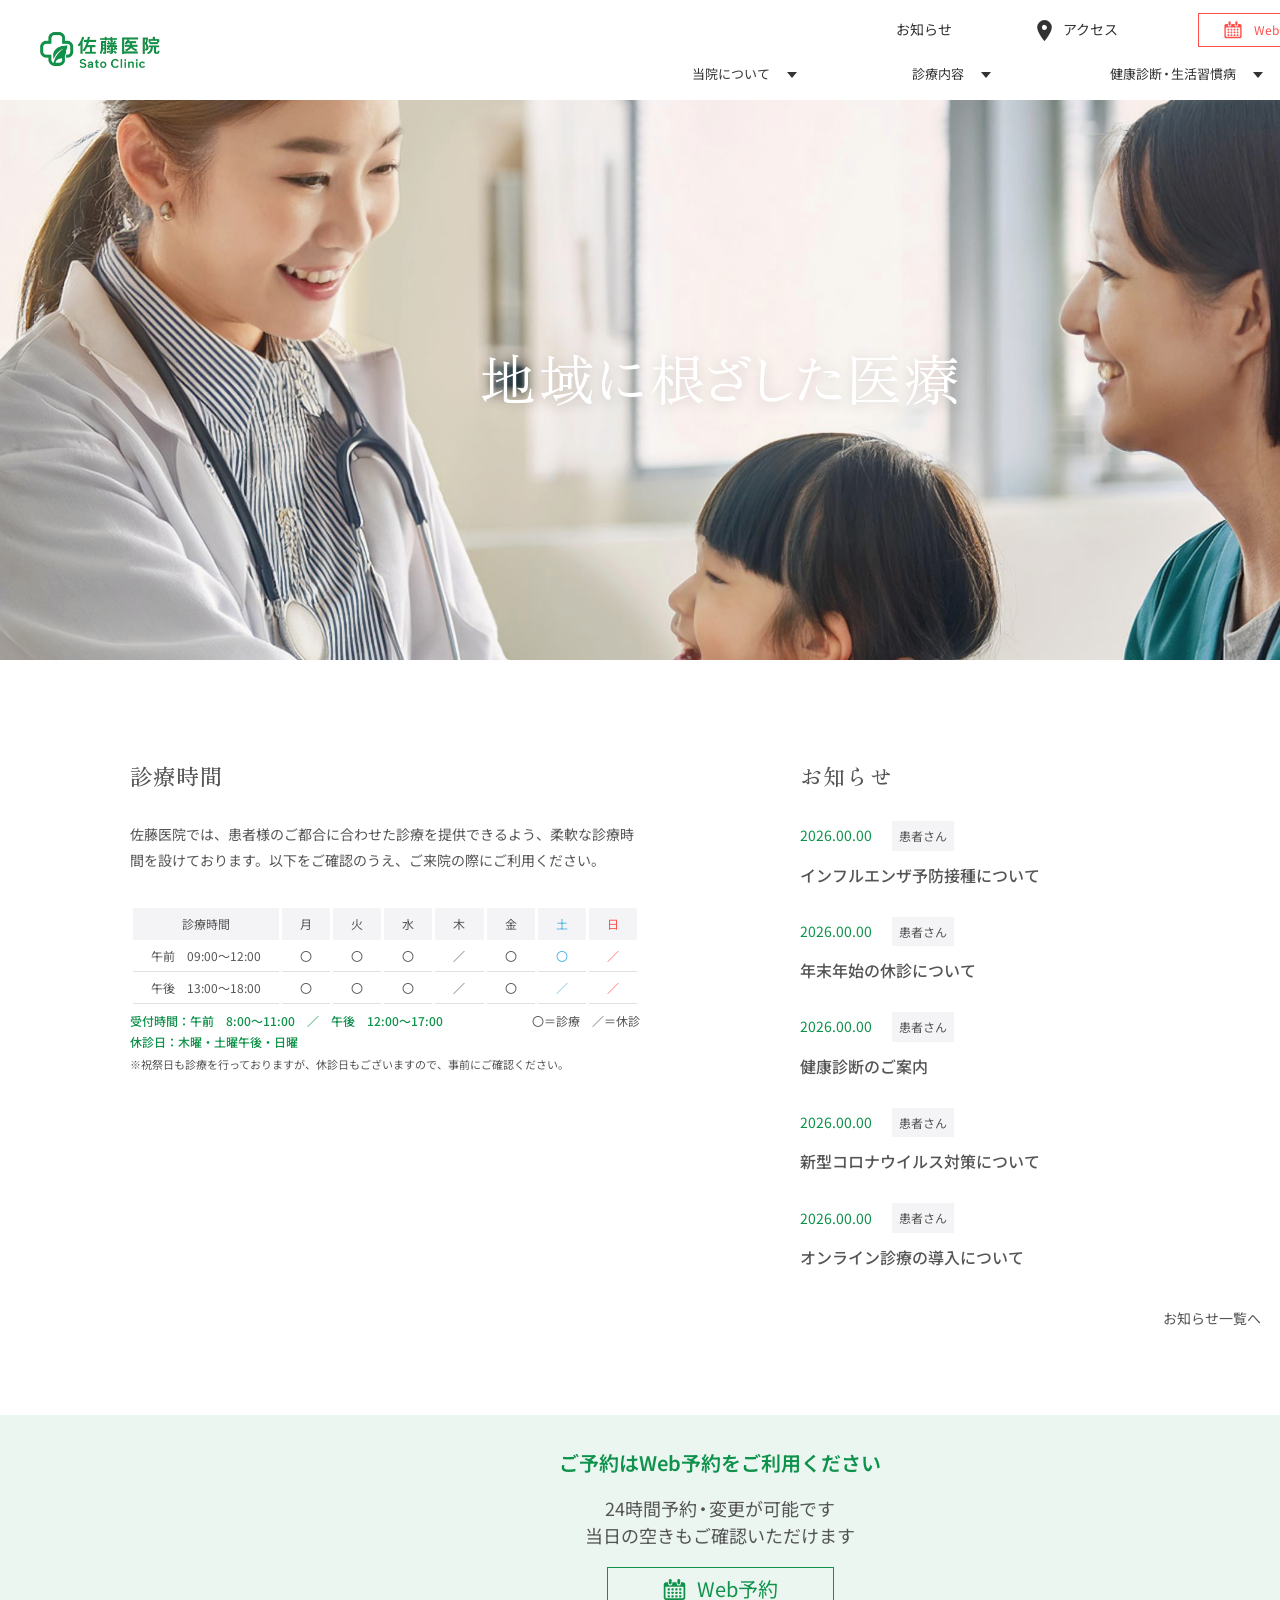
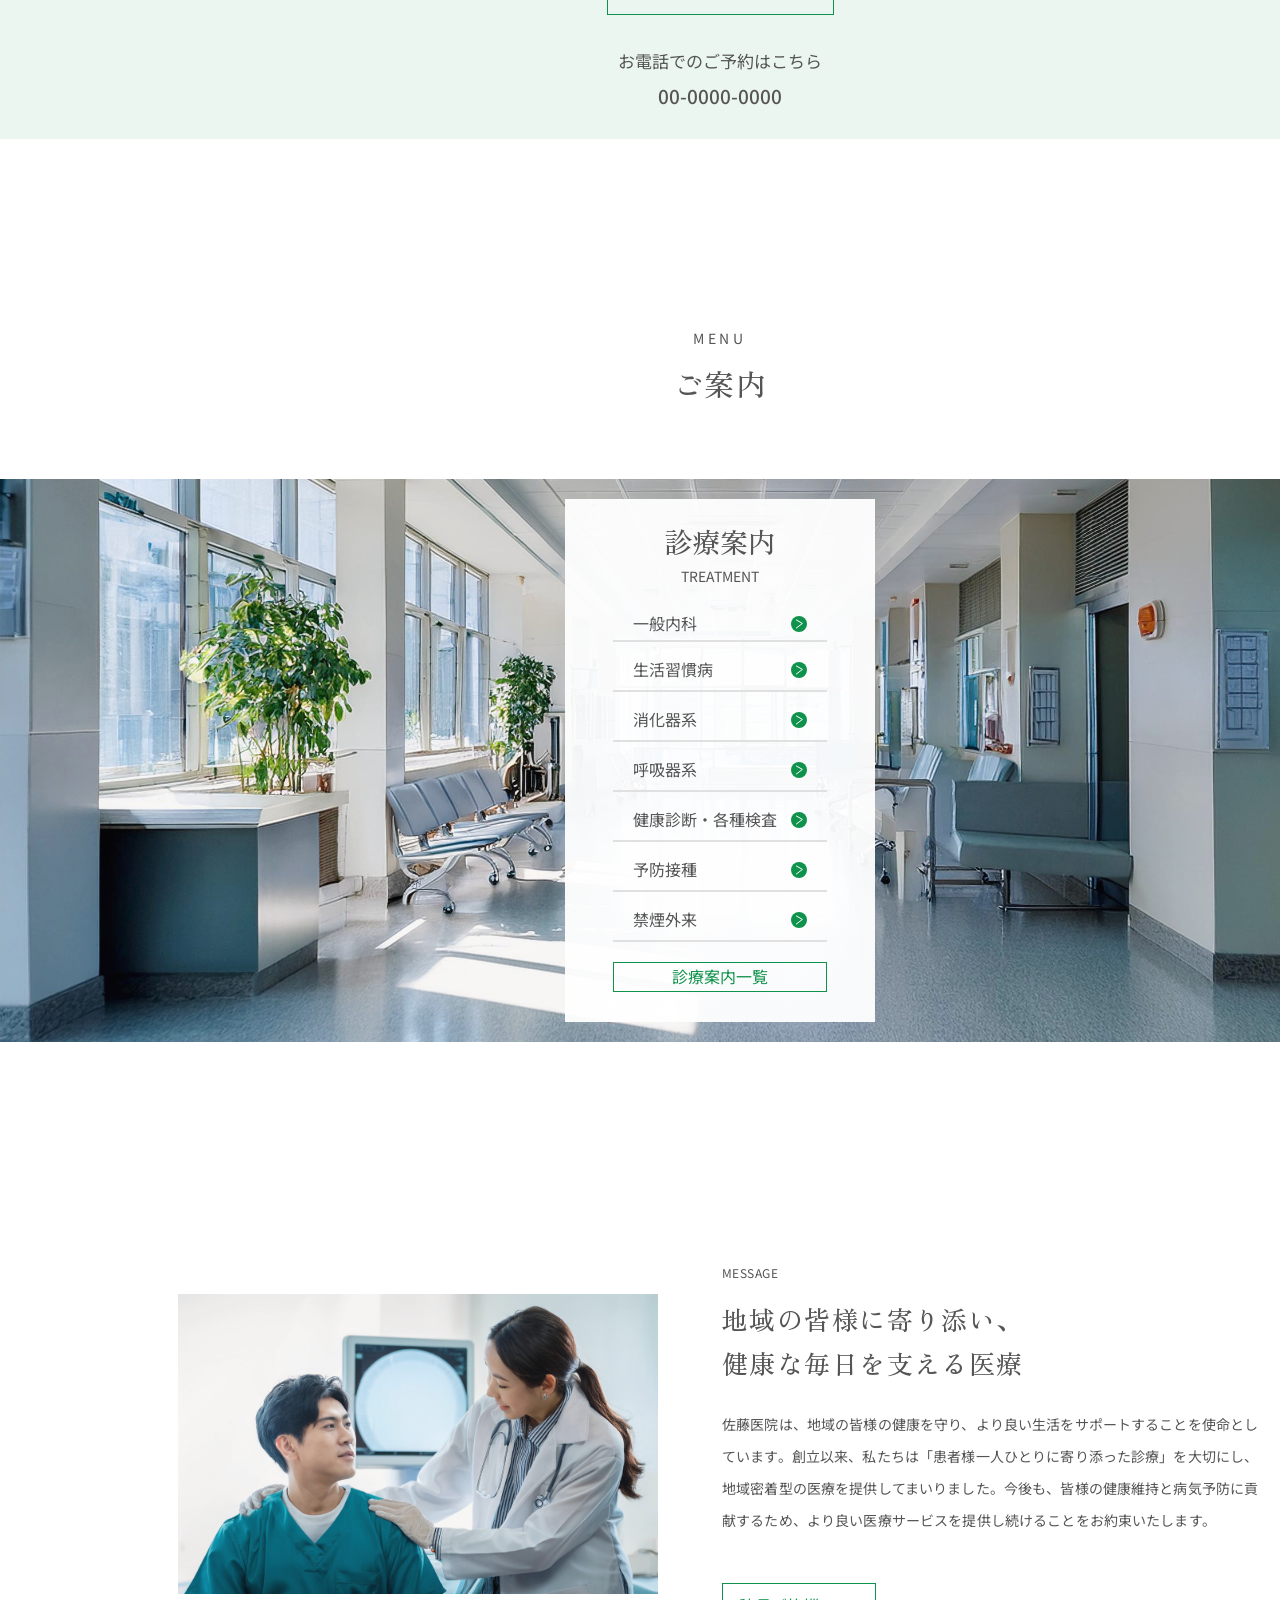
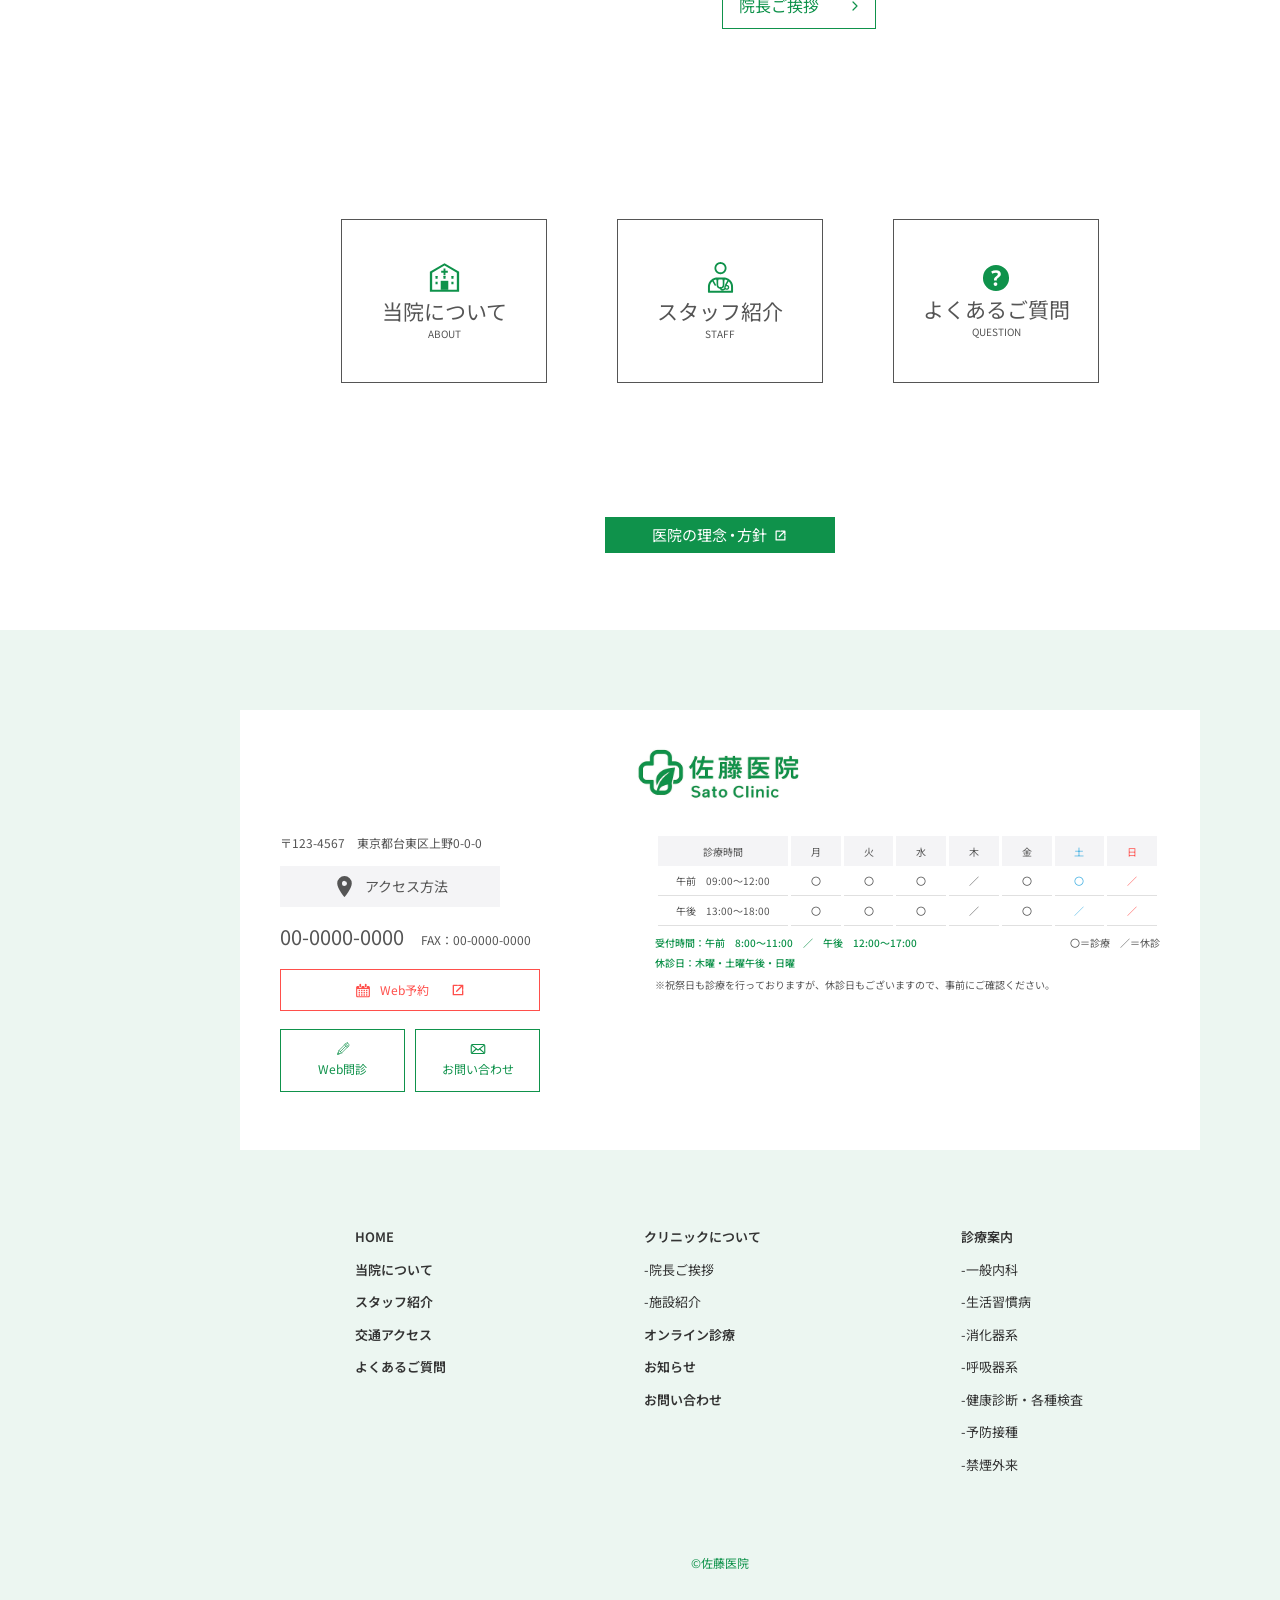
==== commit 766851d9: "コミット" ====
--- a/index.html
+++ b/index.html
@@ -20,7 +20,7 @@
  <section class="reservation-strip"><h2>ご予約はWeb予約をご利用ください</h2><p>24時間予約<span class="reservation-copy-dot">・</span>変更が可能です<br>当日の空きもご確認いただけます</p><a class="reservation-strip-button" href="contact.html"><img class="svg-icon" src="assets/web_reservation_calendar_green.svg" alt="" aria-hidden="true"> <span class="reservation-button-label">Web予約</span></a><p class="reservation-phone-label">お電話でのご予約はこちら</p><p class="reservation-phone">00-0000-0000</p></section>
  <section class="guide-section"><div class="guide-head"><span class="title-en">MENU</span><h2 class="section-mincho">ご案内</h2></div><div class="guide-photo"><div class="guide-panel"><h3>診療案内</h3><span class="guide-en">TREATMENT</span><nav aria-label="診療案内"><a href="treatment.html#internal">一般内科<img class="round-arrow" src="assets/treatment-round-arrow.svg" alt="" aria-hidden="true" width="16" height="16"></a><a href="treatment.html#lifestyle">生活習慣病<img class="round-arrow" src="assets/treatment-round-arrow.svg" alt="" aria-hidden="true" width="16" height="16"></a><a href="treatment.html#digestive">消化器系<img class="round-arrow" src="assets/treatment-round-arrow.svg" alt="" aria-hidden="true" width="16" height="16"></a><a href="treatment.html#respiratory">呼吸器系<img class="round-arrow" src="assets/treatment-round-arrow.svg" alt="" aria-hidden="true" width="16" height="16"></a><a href="treatment.html#checkup">健康診断・各種検査<img class="round-arrow" src="assets/treatment-round-arrow.svg" alt="" aria-hidden="true" width="16" height="16"></a><a href="treatment.html#vaccination">予防接種<img class="round-arrow" src="assets/treatment-round-arrow.svg" alt="" aria-hidden="true" width="16" height="16"></a><a href="treatment.html#smoking">禁煙外来<img class="round-arrow" src="assets/treatment-round-arrow.svg" alt="" aria-hidden="true" width="16" height="16"></a></nav><a class="guide-all" href="treatment.html">診療案内一覧</a></div></div></section>
  <section class="home-message"><div class="message-row"><div class="message-photo"><img src="./assets/patient_7.jpg" alt="患者様と向き合う診療の様子" width="480" height="300"></div><div class="message-text"><span class="small-en">MESSAGE</span><h2 class="section-mincho">地域の皆様に寄り添い、<br>健康な毎日を支える医療</h2><p>佐藤医院は、地域の皆様の健康を守り、より良い生活をサポートすることを使命としています。創立以来、私たちは「患者様一人ひとりに寄り添った診療」を大切にし、地域密着型の医療を提供してまいりました。今後も、皆様の健康維持と病気予防に貢献するため、より良い医療サービスを提供し続けることをお約束いたします。</p><a href="about.html#greeting" class="outline-link">院長ご挨拶 <svg viewBox="0 0 8 12" fill="none" stroke="currentColor" stroke-width="1.2" stroke-linecap="round" stroke-linejoin="round" aria-hidden="true"><path d="m2 2 4 4-4 4"/></svg></a></div></div>
- <div class="home-feature-links"><a href="about.html"><img class="feature-icon" src="assets/clinic_exterior_icon_reference_style.svg" alt="" aria-hidden="true"><span>当院について</span><small>ABOUT</small></a><a href="staff.html"><img class="feature-icon" src="assets/staff_doctor_stethoscope_icon.svg" alt="" aria-hidden="true"><span>スタッフ紹介</span><small>STAFF</small></a><a href="faq.html"><img class="feature-icon feature-icon-faq" src="assets/faq_question_circle_simple.svg" alt="" aria-hidden="true"><span>よくあるご質問</span><small>QUESTION</small></a></div><a class="home-philosophy-link" href="about.html#philosophy"><span>医院の理念<span class="home-philosophy-dot">・</span>方針</span><svg class="svg-icon" viewBox="0 0 24 24" fill="none" stroke="currentColor" stroke-width="2" stroke-linecap="round" stroke-linejoin="round" aria-hidden="true"><path d="M13 5h6v6M19 5l-9 9"/><path d="M19 13v6H5V5h6"/></svg></a></section></main><footer class="site-footer"><div class="footer-contact"><div class="footer-contact-left">
+ <div class="home-feature-links"><a href="about.html"><img class="feature-icon" style="transform:scale(.82)" src="assets/clinic_exterior_icon_reference_style.svg" alt="" aria-hidden="true"><span>当院について</span><small>ABOUT</small></a><a href="staff.html"><img class="feature-icon" style="transform:scale(1.08)" src="assets/staff_doctor_stethoscope_icon.svg" alt="" aria-hidden="true"><span>スタッフ紹介</span><small>STAFF</small></a><a href="faq.html"><img class="feature-icon feature-icon-faq" style="transform:scale(.9)" src="assets/faq_question_circle_simple.svg" alt="" aria-hidden="true"><span>よくあるご質問</span><small>QUESTION</small></a></div><a class="home-philosophy-link" href="about.html#philosophy"><span>医院の理念<span class="home-philosophy-dot">・</span>方針</span><svg class="svg-icon" viewBox="0 0 24 24" fill="none" stroke="currentColor" stroke-width="2" stroke-linecap="round" stroke-linejoin="round" aria-hidden="true"><path d="M13 5h6v6M19 5l-9 9"/><path d="M19 13v6H5V5h6"/></svg></a></section></main><footer class="site-footer"><div class="footer-contact"><div class="footer-contact-left">
  <p class="foot-address">〒123-4567　東京都台東区上野0-0-0</p><a class="foot-access" href="access.html"><svg class="svg-icon" viewBox="0 0 24 24" aria-hidden="true"><path fill="currentColor" d="M12 2a7 7 0 0 0-7 7c0 5 7 13 7 13s7-8 7-13a7 7 0 0 0-7-7Zm0 9.4A2.4 2.4 0 1 1 12 6.6a2.4 2.4 0 0 1 0 4.8Z"/></svg> アクセス方法</a>
  <p class="foot-phone">00-0000-0000 <span>FAX：00-0000-0000</span></p><a class="foot-reservation" href="contact.html"><img class="svg-icon" src="assets/web_reservation_calendar_clean.svg" alt="" aria-hidden="true"> Web予約　 <svg class="svg-icon" viewBox="0 0 24 24" fill="none" stroke="currentColor" stroke-width="2" stroke-linecap="round" stroke-linejoin="round" aria-hidden="true"><path d="M13 5h6v6M19 5l-9 9"/><path d="M19 13v6H5V5h6"/></svg></a>
  <div class="foot-small-actions"><a href="contact.html"><img class="svg-icon" src="assets/pencil_icon_outline_slender.svg" alt="" aria-hidden="true"><span>Web問診</span></a><a href="contact.html"><img class="svg-icon" src="assets/envelope_closed_icon.svg" alt="" aria-hidden="true"><span>お問い合わせ</span></a></div></div>
--- a/css/style.css
+++ b/css/style.css
@@ -56,7 +56,7 @@
 .home-intro{height:755px;padding:99px 0 0;display:grid;grid-template-columns:510px 510px;column-gap:160px;justify-content:center}.home-intro h2{font-size:22px;line-height:32px;margin-bottom:30px}.home-hours-copy{font-size:14px;line-height:26px;margin-bottom:35px}.home-news .home-news-item{display:block;margin-bottom:28px}.news-meta{display:flex;align-items:center;gap:20px}.news-meta time{color:var(--green);font-size:14px}.news-tag{background:var(--pale);padding:4px 7px;border-radius:0;font-size:12px;color:var(--body)}.home-news-item p{font-size:16px;line-height:28px;font-weight:500;margin-top:10px}.home-news-more{display:block;text-align:right;margin-top:35px;font-size:14px}.home-news-more span{margin-left:32px}
 .reservation-strip{height:auto;background:var(--mint);text-align:center;padding:30px 0}.reservation-strip h2{font-size:20px;font-weight:600;color:var(--green);line-height:35px}.reservation-strip>p{font-size:18px;line-height:27px;margin-top:15px}.reservation-copy-dot{display:inline-block;margin:0 -.15em}.reservation-strip-button{display:flex;gap:10px;align-items:center;justify-content:center;width:227px;height:48px;margin:18px auto 0;border:1px solid var(--green);color:var(--green);font-size:20px}.reservation-strip-button svg,.reservation-strip-button img{width:25px;height:25px;object-fit:contain}.reservation-strip-button:hover img{filter:brightness(0) invert(1)}.reservation-strip-button:hover{background:var(--green);color:#fff}.reservation-strip .reservation-phone-label{margin-top:32px;font-size:17px}.reservation-strip .reservation-phone{font-size:19px;font-weight:500;margin-top:8px}
 .guide-head{height:340px;display:flex;align-items:center;justify-content:flex-end;flex-direction:column;padding-bottom:69px;gap:6px}.guide-head h2{font-size:30px}.guide-photo{height:563px;background:url('../assets/hospital_6.jpg') left 69%/106.666667% auto no-repeat;display:flex;align-items:center;justify-content:center}.guide-panel{width:310px;height:523px;background:rgba(255,255,255,.95);padding:20px 48px 23px;text-align:center;color:var(--body)}.guide-panel h3{font-family:var(--mincho);font-size:28px;font-weight:500;line-height:1.6}.guide-en{font-size:14px;line-height:24px;display:block;margin-bottom:12px}.guide-panel nav a{height:50px;border-bottom:2px solid var(--rule);display:flex;align-items:center;justify-content:space-between;font-size:16px;padding:8px 20px 0;line-height:1.3;white-space:nowrap}.round-arrow{display:block;flex:none;width:16px;height:16px;object-fit:contain}.guide-panel nav a:first-child{height:42px}.guide-all{height:30px;border:1px solid var(--green);display:flex;justify-content:center;align-items:center;margin-top:20px;color:var(--green);font-size:16px}.guide-all:hover{background:var(--green);color:#fff}
-.home-message{height:1188px;padding-top:218px}.message-row{width:1084px;margin:0 auto;display:grid;grid-template-columns:480px 1fr;gap:64px}.message-photo{width:480px;height:300px;overflow:hidden;align-self:center}.message-photo>img{width:100%;height:100%;object-fit:cover;object-position:right center;transform:translateX(4px) scale(1.01);transform-origin:right center}.message-text{padding-top:0}.message-text .section-mincho{font-size:26px;line-height:1.7;margin:12px 0 22px}.message-text p{font-size:14px;line-height:32px;letter-spacing:.01em}.outline-link{display:flex;border:1px solid var(--green);color:var(--green);width:154px;height:46px;align-items:center;justify-content:space-around;font-size:16px;margin-top:47px}.outline-link svg{display:block;width:8px;height:12px;flex:none}.outline-link:hover{background:var(--green);color:#fff}.home-feature-links{width:758px;display:flex;justify-content:space-between;gap:70px;margin:190px auto 0}.home-feature-links>a{width:206px;height:164px;border:1px solid #555;display:flex;justify-content:center;align-items:center;flex-direction:column;color:var(--body);flex:none}.home-feature-links>a:hover{border-color:var(--green);color:var(--green)}.feature-icon{width:37px;height:37px;object-fit:contain;color:var(--green)}.feature-icon-faq{width:32px;height:32px}.question-icon{display:flex;justify-content:center;align-items:center;width:32px;height:32px;border-radius:50%;background:var(--green);color:white;font-family:Arial,sans-serif;font-size:27px;font-weight:700;line-height:32px}.home-feature-links>a span:not(.question-icon){font-size:21px;font-weight:400;line-height:30px}.home-feature-links small{font-size:10px;line-height:16px}.home-philosophy-link{display:flex;gap:6px;align-items:center;justify-content:center;background:var(--green);color:white;width:230px;height:36px;margin:134px auto 0;font-size:15px}.home-philosophy-dot{display:inline-block;margin:0 -.15em}.home-philosophy-link>span{line-height:1}.home-philosophy-link .svg-icon{display:block;align-self:center;height:15px;width:15px;transform:translateY(1px)}.home-philosophy-link:hover{background:#0b7139;color:white}
+.home-message{height:1188px;padding-top:218px}.message-row{width:1084px;margin:0 auto;display:grid;grid-template-columns:480px 1fr;gap:64px}.message-photo{width:480px;height:300px;overflow:hidden;align-self:center}.message-photo>img{width:100%;height:100%;object-fit:cover;object-position:right center;transform:translateX(4px) scale(1.02);transform-origin:right center}.message-text{padding-top:0}.message-text .section-mincho{font-size:26px;line-height:1.7;margin:12px 0 22px}.message-text p{font-size:14px;line-height:32px;letter-spacing:.01em}.outline-link{display:flex;border:1px solid var(--green);color:var(--green);width:154px;height:46px;align-items:center;justify-content:space-around;font-size:16px;margin-top:47px}.outline-link svg{display:block;width:8px;height:12px;flex:none}.outline-link:hover{background:var(--green);color:#fff}.home-feature-links{width:758px;display:flex;justify-content:space-between;gap:70px;margin:190px auto 0}.home-feature-links>a{width:206px;height:164px;border:1px solid #555;display:flex;justify-content:center;align-items:center;flex-direction:column;color:var(--body);flex:none}.home-feature-links>a:hover{border-color:var(--green);color:var(--green)}.feature-icon{width:37px;height:37px;object-fit:contain;color:var(--green)}.feature-icon-faq{width:32px;height:32px}.question-icon{display:flex;justify-content:center;align-items:center;width:32px;height:32px;border-radius:50%;background:var(--green);color:white;font-family:Arial,sans-serif;font-size:27px;font-weight:700;line-height:32px}.home-feature-links>a span:not(.question-icon){font-size:21px;font-weight:400;line-height:30px}.home-feature-links small{font-size:10px;line-height:16px}.home-philosophy-link{display:flex;gap:6px;align-items:center;justify-content:center;background:var(--green);color:white;width:230px;height:36px;margin:134px auto 0;font-size:15px}.home-philosophy-dot{display:inline-block;margin:0 -.15em}.home-philosophy-link>span{line-height:1}.home-philosophy-link .svg-icon{display:block;align-self:center;height:15px;width:15px;transform:translateY(1px)}.home-philosophy-link:hover{background:#0b7139;color:white}
 /* NEWS */
 .news-page-content{width:960px;margin:38px auto 199px}.news-filters{display:flex;gap:16px;align-items:center;margin-bottom:118px}.news-filters a{display:flex;align-items:center;justify-content:center;padding:7px 15px;background:var(--pale);border-radius:7px;font-size:14px}.news-filters .selected{background:var(--green);color:white}.news-card{width:960px;padding:0 0 42px;margin-bottom:60px;border-bottom:1px solid var(--rule);scroll-margin-top:115px}.news-card:last-child{margin-bottom:0}.news-card .news-meta time{color:var(--body);font-size:13px}.news-card .news-meta{gap:70px}.news-card .news-tag{border-radius:9px;font-size:12px}.news-card h2{font:500 22px/1.6 var(--mincho);letter-spacing:.06em;color:var(--body);margin-top:27px;margin-bottom:24px}.news-card p{font-size:14px;line-height:25px}
 /* ABOUT */
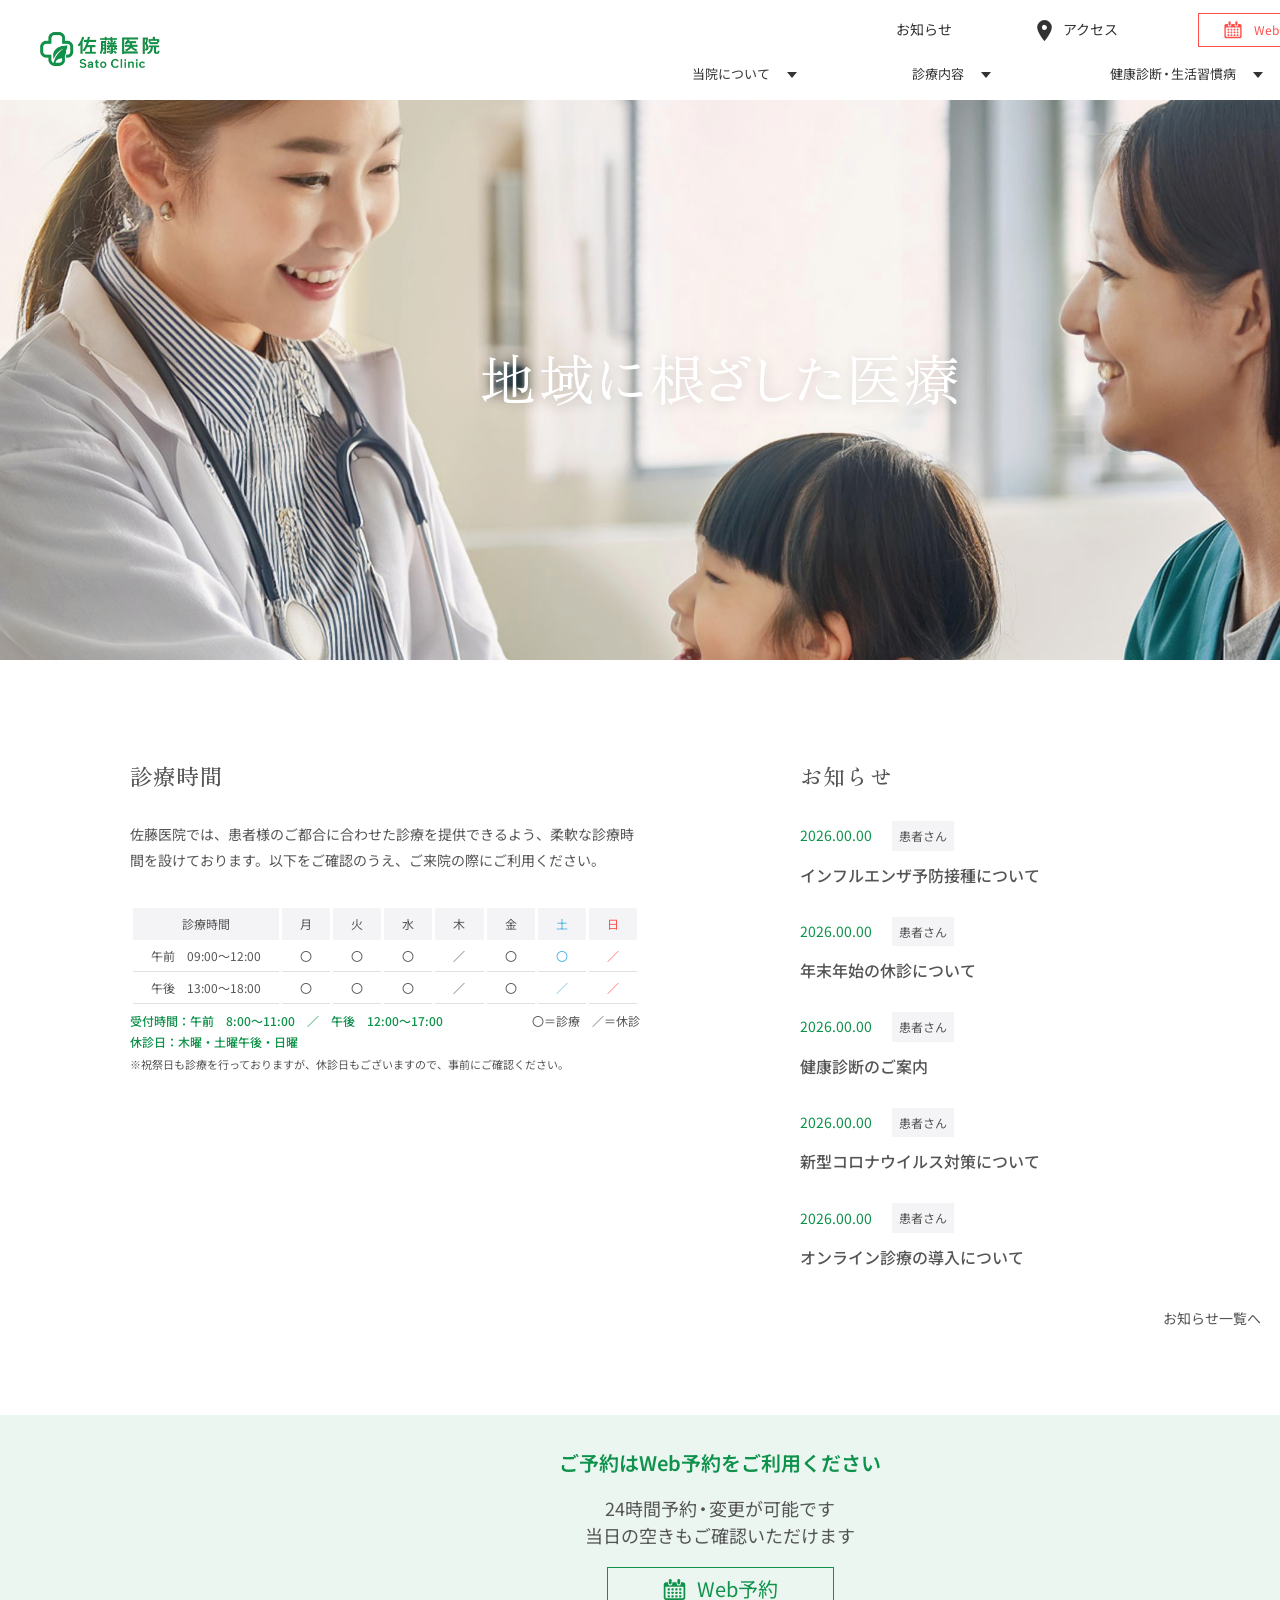
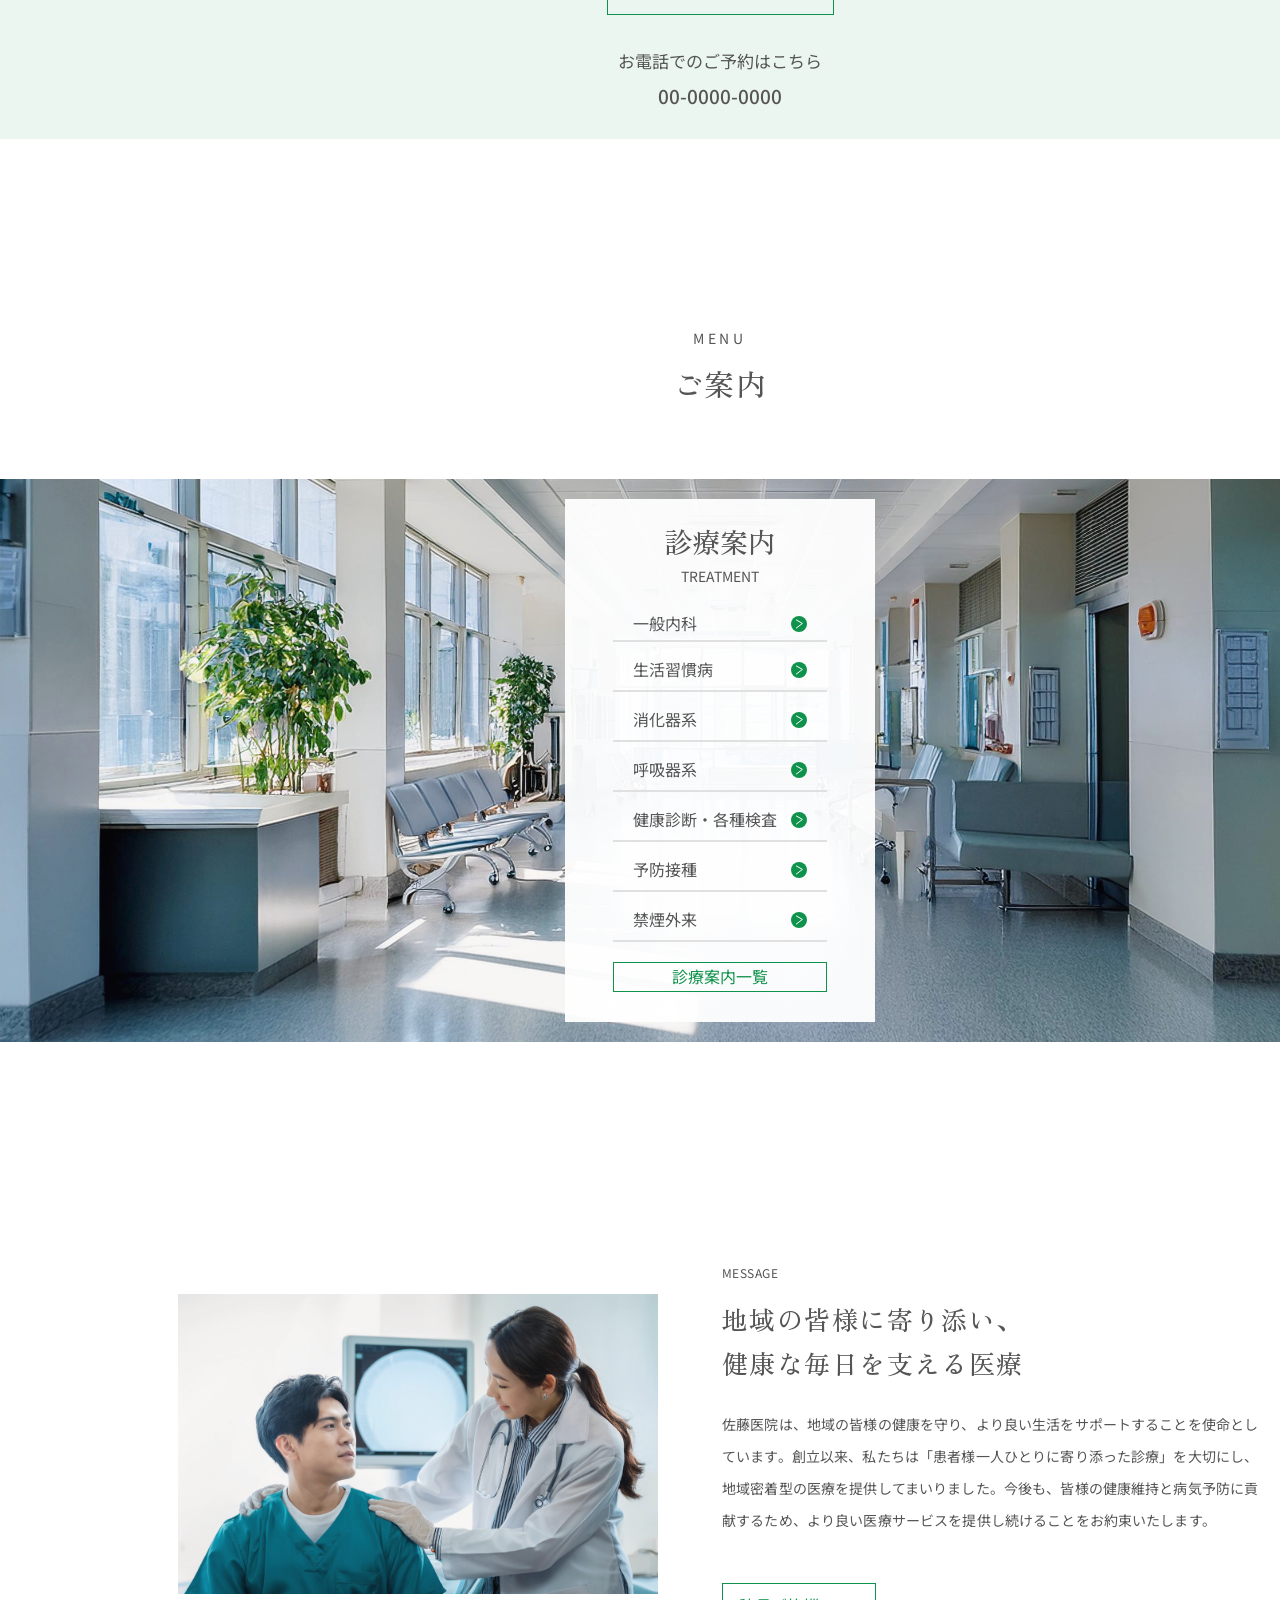
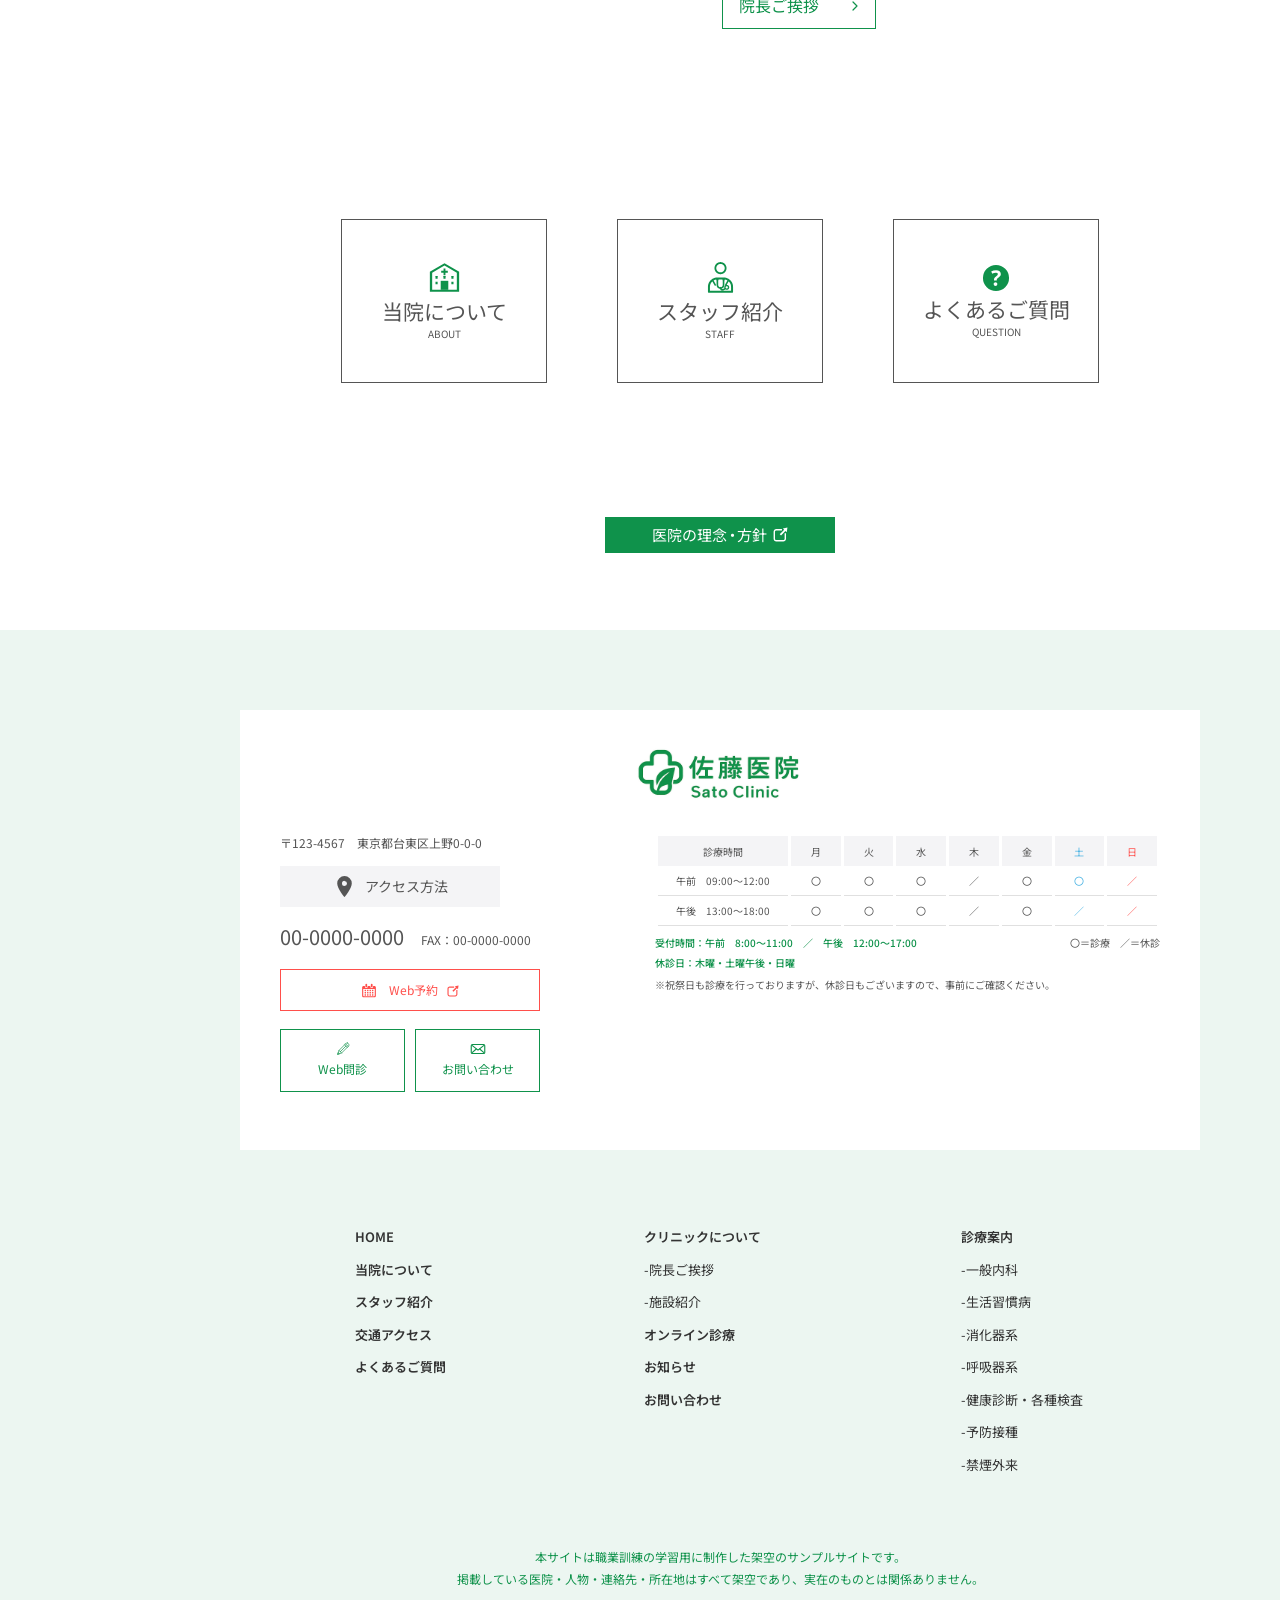
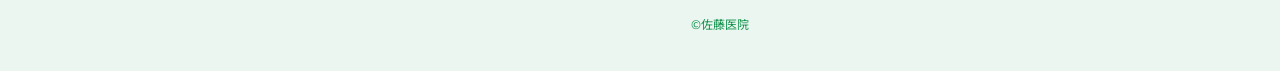
==== commit ba42171d: "コミット" ====
--- a/index.html
+++ b/index.html
@@ -1,5 +1,6 @@
 <!DOCTYPE html>
-<html lang="ja"><head><meta charset="UTF-8"><meta name="viewport" content="width=device-width, initial-scale=1.0"><meta name="description" content="佐藤医院は地域に根ざした医療を大切にするクリニックです。"><title>ホーム | 佐藤医院 Sato Clinic</title><link rel="preconnect" href="https://fonts.googleapis.com"><link rel="preconnect" href="https://fonts.gstatic.com" crossorigin><link href="https://fonts.googleapis.com/css2?family=Noto+Sans+JP:wght@400;500;600;700&family=Zen+Old+Mincho:wght@400;500;600&display=swap" rel="stylesheet"><link rel="stylesheet" href="./css/style.css"></head>
+<html lang="ja"><head><meta charset="UTF-8"><meta name="viewport" content="width=device-width, initial-scale=1.0"><meta name="description" content="佐藤医院は地域に根ざした医療を大切にするクリニックです。"><meta name="robots" content="noindex, nofollow">
+<title>ホーム | 佐藤医院 Sato Clinic</title><link rel="preconnect" href="https://fonts.googleapis.com"><link rel="preconnect" href="https://fonts.gstatic.com" crossorigin><link href="https://fonts.googleapis.com/css2?family=Noto+Sans+JP:wght@400;500;600;700&family=Zen+Old+Mincho:wght@400;500;600&display=swap" rel="stylesheet"><link rel="stylesheet" href="./css/style.css"></head>
 <body class="page-home"><header class="site-header" id="top">
  <a class="site-logo" href="index.html" aria-label="佐藤医院 トップページ"><img src="./assets/logo.png" width="140" height="42" alt="佐藤医院 Sato Clinic"></a>
  <div class="header-upper"><a href="news.html">お知らせ</a><a href="access.html" class="header-access"><svg class="svg-icon" viewBox="0 0 24 24" aria-hidden="true"><path fill="currentColor" d="M12 2a7 7 0 0 0-7 7c0 5 7 13 7 13s7-8 7-13a7 7 0 0 0-7-7Zm0 9.4A2.4 2.4 0 1 1 12 6.6a2.4 2.4 0 0 1 0 4.8Z"/></svg> アクセス</a><a class="book-button" href="contact.html"><img class="svg-icon" src="assets/web_reservation_calendar_clean.svg" alt="" aria-hidden="true"> Web予約</a></div>
@@ -20,9 +21,9 @@
  <section class="reservation-strip"><h2>ご予約はWeb予約をご利用ください</h2><p>24時間予約<span class="reservation-copy-dot">・</span>変更が可能です<br>当日の空きもご確認いただけます</p><a class="reservation-strip-button" href="contact.html"><img class="svg-icon" src="assets/web_reservation_calendar_green.svg" alt="" aria-hidden="true"> <span class="reservation-button-label">Web予約</span></a><p class="reservation-phone-label">お電話でのご予約はこちら</p><p class="reservation-phone">00-0000-0000</p></section>
  <section class="guide-section"><div class="guide-head"><span class="title-en">MENU</span><h2 class="section-mincho">ご案内</h2></div><div class="guide-photo"><div class="guide-panel"><h3>診療案内</h3><span class="guide-en">TREATMENT</span><nav aria-label="診療案内"><a href="treatment.html#internal">一般内科<img class="round-arrow" src="assets/treatment-round-arrow.svg" alt="" aria-hidden="true" width="16" height="16"></a><a href="treatment.html#lifestyle">生活習慣病<img class="round-arrow" src="assets/treatment-round-arrow.svg" alt="" aria-hidden="true" width="16" height="16"></a><a href="treatment.html#digestive">消化器系<img class="round-arrow" src="assets/treatment-round-arrow.svg" alt="" aria-hidden="true" width="16" height="16"></a><a href="treatment.html#respiratory">呼吸器系<img class="round-arrow" src="assets/treatment-round-arrow.svg" alt="" aria-hidden="true" width="16" height="16"></a><a href="treatment.html#checkup">健康診断・各種検査<img class="round-arrow" src="assets/treatment-round-arrow.svg" alt="" aria-hidden="true" width="16" height="16"></a><a href="treatment.html#vaccination">予防接種<img class="round-arrow" src="assets/treatment-round-arrow.svg" alt="" aria-hidden="true" width="16" height="16"></a><a href="treatment.html#smoking">禁煙外来<img class="round-arrow" src="assets/treatment-round-arrow.svg" alt="" aria-hidden="true" width="16" height="16"></a></nav><a class="guide-all" href="treatment.html">診療案内一覧</a></div></div></section>
  <section class="home-message"><div class="message-row"><div class="message-photo"><img src="./assets/patient_7.jpg" alt="患者様と向き合う診療の様子" width="480" height="300"></div><div class="message-text"><span class="small-en">MESSAGE</span><h2 class="section-mincho">地域の皆様に寄り添い、<br>健康な毎日を支える医療</h2><p>佐藤医院は、地域の皆様の健康を守り、より良い生活をサポートすることを使命としています。創立以来、私たちは「患者様一人ひとりに寄り添った診療」を大切にし、地域密着型の医療を提供してまいりました。今後も、皆様の健康維持と病気予防に貢献するため、より良い医療サービスを提供し続けることをお約束いたします。</p><a href="about.html#greeting" class="outline-link">院長ご挨拶 <svg viewBox="0 0 8 12" fill="none" stroke="currentColor" stroke-width="1.2" stroke-linecap="round" stroke-linejoin="round" aria-hidden="true"><path d="m2 2 4 4-4 4"/></svg></a></div></div>
- <div class="home-feature-links"><a href="about.html"><img class="feature-icon" style="transform:scale(.82)" src="assets/clinic_exterior_icon_reference_style.svg" alt="" aria-hidden="true"><span>当院について</span><small>ABOUT</small></a><a href="staff.html"><img class="feature-icon" style="transform:scale(1.08)" src="assets/staff_doctor_stethoscope_icon.svg" alt="" aria-hidden="true"><span>スタッフ紹介</span><small>STAFF</small></a><a href="faq.html"><img class="feature-icon feature-icon-faq" style="transform:scale(.9)" src="assets/faq_question_circle_simple.svg" alt="" aria-hidden="true"><span>よくあるご質問</span><small>QUESTION</small></a></div><a class="home-philosophy-link" href="about.html#philosophy"><span>医院の理念<span class="home-philosophy-dot">・</span>方針</span><svg class="svg-icon" viewBox="0 0 24 24" fill="none" stroke="currentColor" stroke-width="2" stroke-linecap="round" stroke-linejoin="round" aria-hidden="true"><path d="M13 5h6v6M19 5l-9 9"/><path d="M19 13v6H5V5h6"/></svg></a></section></main><footer class="site-footer"><div class="footer-contact"><div class="footer-contact-left">
+ <div class="home-feature-links"><a href="about.html"><img class="feature-icon" style="transform:scale(.82)" src="assets/clinic_exterior_icon_reference_style.svg" alt="" aria-hidden="true"><span>当院について</span><small>ABOUT</small></a><a href="staff.html"><img class="feature-icon" style="transform:scale(1.08)" src="assets/staff_doctor_stethoscope_icon.svg" alt="" aria-hidden="true"><span>スタッフ紹介</span><small>STAFF</small></a><a href="faq.html"><img class="feature-icon feature-icon-faq" style="transform:scale(.9)" src="assets/faq_question_circle_simple.svg" alt="" aria-hidden="true"><span>よくあるご質問</span><small>QUESTION</small></a></div><a class="home-philosophy-link" href="about.html#philosophy"><span>医院の理念<span class="home-philosophy-dot">・</span>方針</span><img class="svg-icon" src="assets/external_site_link_icon_refined.svg" alt="" aria-hidden="true" width="15" height="15"></a></section></main><footer class="site-footer site-footer-with-notice"><div class="footer-contact"><div class="footer-contact-left">
  <p class="foot-address">〒123-4567　東京都台東区上野0-0-0</p><a class="foot-access" href="access.html"><svg class="svg-icon" viewBox="0 0 24 24" aria-hidden="true"><path fill="currentColor" d="M12 2a7 7 0 0 0-7 7c0 5 7 13 7 13s7-8 7-13a7 7 0 0 0-7-7Zm0 9.4A2.4 2.4 0 1 1 12 6.6a2.4 2.4 0 0 1 0 4.8Z"/></svg> アクセス方法</a>
- <p class="foot-phone">00-0000-0000 <span>FAX：00-0000-0000</span></p><a class="foot-reservation" href="contact.html"><img class="svg-icon" src="assets/web_reservation_calendar_clean.svg" alt="" aria-hidden="true"> Web予約　 <svg class="svg-icon" viewBox="0 0 24 24" fill="none" stroke="currentColor" stroke-width="2" stroke-linecap="round" stroke-linejoin="round" aria-hidden="true"><path d="M13 5h6v6M19 5l-9 9"/><path d="M19 13v6H5V5h6"/></svg></a>
+ <p class="foot-phone">00-0000-0000 <span>FAX：00-0000-0000</span></p><a class="foot-reservation" href="contact.html"><img class="svg-icon" style="margin-right:3px" src="assets/web_reservation_calendar_clean.svg" alt="" aria-hidden="true"><span>Web予約</span><img class="svg-icon" style="width:12px;height:12px;transform:translateY(1px)" src="assets/external_site_link_icon_refined_red.svg" alt="" aria-hidden="true" width="12" height="12"></a>
  <div class="foot-small-actions"><a href="contact.html"><img class="svg-icon" src="assets/pencil_icon_outline_slender.svg" alt="" aria-hidden="true"><span>Web問診</span></a><a href="contact.html"><img class="svg-icon" src="assets/envelope_closed_icon.svg" alt="" aria-hidden="true"><span>お問い合わせ</span></a></div></div>
  <div class="footer-contact-right"><a href="index.html" class="footer-brand"><img src="./assets/logo.png" width="187" height="56" alt="佐藤医院 Sato Clinic"></a><div class="schedule-wrap schedule-compact"><table class="schedule-table" aria-label="診療時間表"><thead><tr><th>診療時間</th><th>月</th><th>火</th><th>水</th><th>木</th><th>金</th><th class="saturday">土</th><th class="sunday">日</th></tr></thead>
  <tbody><tr><th>午前　09:00〜12:00</th><td>〇</td><td>〇</td><td>〇</td><td>／</td><td>〇</td><td class="saturday">〇</td><td class="sunday">／</td></tr>
@@ -32,4 +33,6 @@
  <nav class="footer-nav" aria-label="フッターナビゲーション"><div><a href="index.html"><b>HOME</b></a><a href="about.html"><b>当院について</b></a><a href="staff.html"><b>スタッフ紹介</b></a><a href="access.html"><b>交通アクセス</b></a><a href="faq.html"><b>よくあるご質問</b></a></div>
  <div><b>クリニックについて</b><a href="about.html#greeting">-院長ご挨拶</a><a href="about.html#facility">-施設紹介</a><a href="contact.html"><b>オンライン診療</b></a><a href="news.html"><b>お知らせ</b></a><a href="contact.html"><b>お問い合わせ</b></a></div>
  <div><b>診療案内</b><a href="treatment.html#internal">-一般内科</a><a href="treatment.html#lifestyle">-生活習慣病</a><a href="treatment.html#digestive">-消化器系</a><a href="treatment.html#respiratory">-呼吸器系</a><a href="treatment.html#checkup">-健康診断・各種検査</a><a href="treatment.html#vaccination">-予防接種</a><a href="treatment.html#smoking">-禁煙外来</a></div></nav>
+ <p class="footer-notice">本サイトは職業訓練の学習用に制作した架空のサンプルサイトです。<br>
+掲載している医院・人物・連絡先・所在地はすべて架空であり、実在のものとは関係ありません。</p>
  <small class="copyright">©佐藤医院</small></footer></body></html>
--- a/css/style.css
+++ b/css/style.css
@@ -1,86 +1,2304 @@
-:root{--ink:#333333;--body:#555555;--pale:#F4F4F6;--light-gray:#CCCCCC;--rule:#E0E0E0;--green:#0F924B;--mint:#ECF6F1;--red:#FF4F4B;--blue:#4BB3E3;--sans:'Noto Sans JP','Hiragino Kaku Gothic ProN','Yu Gothic',sans-serif;--mincho:'Zen Old Mincho','Hiragino Mincho ProN','Yu Mincho',serif}
-*,*::before,*::after{box-sizing:border-box}
-html{scroll-behavior:smooth;scroll-padding-top:110px}
-body{width:100%;min-width:1440px;margin:0;background:white;color:var(--body);font-family:var(--sans);font-size:14px;font-weight:400;line-height:1.8;-webkit-font-smoothing:antialiased;text-rendering:optimizeLegibility}
-img{max-width:100%;display:block}button,input,select,textarea{font:inherit}a{color:inherit;text-decoration:none}a:hover{color:var(--green)}button,a,summary{ -webkit-tap-highlight-color:transparent}a:focus-visible,summary:focus-visible,button:focus-visible,input:focus-visible,select:focus-visible,textarea:focus-visible{outline:2px solid var(--green);outline-offset:3px}p,h1,h2,h3,figure,dl,dd{margin:0}h1,h2,h3{font-weight:400}.svg-icon{width:22px;height:22px;display:inline-block;vertical-align:middle;flex:none}.section-mincho{font-family:var(--mincho);font-weight:500;color:var(--body);letter-spacing:.055em}.title-en{font-family:var(--sans);font-size:14px;font-weight:400;letter-spacing:.28em;line-height:24px;color:var(--body)}.small-en{font-family:var(--sans);font-size:12px;line-height:20px;letter-spacing:.035em;color:var(--body)}
+:root {
+    --ink: #333333;
+    --body: #555555;
+    --pale: #F4F4F6;
+    --light-gray: #CCCCCC;
+    --rule: #E0E0E0;
+    --green: #0F924B;
+    --mint: #ECF6F1;
+    --red: #FF4F4B;
+    --blue: #4BB3E3;
+    --sans: 'Noto Sans JP', 'Hiragino Kaku Gothic ProN', 'Yu Gothic', sans-serif;
+    --mincho: 'Zen Old Mincho', 'Hiragino Mincho ProN', 'Yu Mincho', serif
+}
+
+*,
+*::before,
+*::after {
+    box-sizing: border-box
+}
+
+html {
+    scroll-behavior: smooth;
+    scroll-padding-top: 110px
+}
+
+body {
+    width: 100%;
+    min-width: 1440px;
+    margin: 0;
+    background: white;
+    color: var(--body);
+    font-family: var(--sans);
+    font-size: 14px;
+    font-weight: 400;
+    line-height: 1.8;
+    -webkit-font-smoothing: antialiased;
+    text-rendering: optimizeLegibility
+}
+
+img {
+    max-width: 100%;
+    display: block
+}
+
+button,
+input,
+select,
+textarea {
+    font: inherit
+}
+
+a {
+    color: inherit;
+    text-decoration: none
+}
+
+a:hover {
+    color: var(--green)
+}
+
+button,
+a,
+summary {
+    -webkit-tap-highlight-color: transparent
+}
+
+a:focus-visible,
+summary:focus-visible,
+button:focus-visible,
+input:focus-visible,
+select:focus-visible,
+textarea:focus-visible {
+    outline: 2px solid var(--green);
+    outline-offset: 3px
+}
+
+p,
+h1,
+h2,
+h3,
+figure,
+dl,
+dd {
+    margin: 0
+}
+
+h1,
+h2,
+h3 {
+    font-weight: 400
+}
+
+.svg-icon {
+    width: 22px;
+    height: 22px;
+    display: inline-block;
+    vertical-align: middle;
+    flex: none
+}
+
+.section-mincho {
+    font-family: var(--mincho);
+    font-weight: 500;
+    color: var(--body);
+    letter-spacing: .055em
+}
+
+.title-en {
+    font-family: var(--sans);
+    font-size: 14px;
+    font-weight: 400;
+    letter-spacing: .28em;
+    line-height: 24px;
+    color: var(--body)
+}
+
+.small-en {
+    font-family: var(--sans);
+    font-size: 12px;
+    line-height: 20px;
+    letter-spacing: .035em;
+    color: var(--body)
+}
+
 /* Header: positions are based on the 1440px-wide reference PDFs. */
-.site-header{position:relative;z-index:20;height:100px;width:100%;min-width:1440px;background:#fff;color:var(--ink);font-size:13px;line-height:1.4}
-.site-logo{position:absolute;top:30px;left:31px;display:block;width:140px;height:42px}.site-logo img{width:140px;height:42px;object-fit:contain}
+.site-header {
+    position: relative;
+    z-index: 20;
+    height: 100px;
+    width: 100%;
+    min-width: 1440px;
+    background: #fff;
+    color: var(--ink);
+    font-size: 13px;
+    line-height: 1.4
+}
+
+.site-logo {
+    position: absolute;
+    top: 30px;
+    left: 31px;
+    display: block;
+    width: 140px;
+    height: 42px
+}
+
+.site-logo img {
+    width: 140px;
+    height: 42px;
+    object-fit: contain
+}
+
 /* The hamburger starts 32.5px from the header right edge; leave an 80px gap. */
-.header-upper{position:absolute;top:12px;right:112.5px;width:max-content;height:36px;display:flex;align-items:center;gap:80px;white-space:nowrap;font-size:14px}.header-upper>a{flex:none}
-.header-upper>a:not(.book-button){display:inline-flex;align-items:center;gap:6px}
-.header-access .svg-icon{width:25px;height:25px}
-.book-button{height:34px;width:130px;border:1px solid var(--red);color:var(--red);display:flex;align-items:center;justify-content:center;gap:11px;font-size:12px;transition:background .2s,color .2s}
-.book-button svg,.book-button img{width:20px;height:20px;object-fit:contain}.book-button img{transform:translateY(-1px)}.reservation-strip-button img{transform:translateY(-3px)}.reservation-button-label{transform:translateY(-2px)}.book-button:hover img,.foot-reservation:hover img{filter:brightness(0) invert(1)}.book-button:hover{color:#fff;background:var(--red)}
-.primary-nav{position:absolute;top:61px;right:48px;width:max-content;display:grid;grid-template-columns:220px 198px 230px max-content;align-items:start;gap:0;min-height:38px}
-.header-dropdown{position:relative;min-height:35px;z-index:5}
-.header-dropdown summary{list-style:none;display:flex;align-items:center;gap:15px;height:27px;cursor:pointer;white-space:nowrap}
-.header-nav-dot{display:inline-block;margin:0 -.15em}
-.header-dropdown summary::-webkit-details-marker,.all-menu summary::-webkit-details-marker,.faq-item summary::-webkit-details-marker{display:none}
-.header-dropdown summary:hover,.nav-single:hover{color:var(--green)}
-.tiny-triangle{display:block;width:0;height:0;border-left:5px solid transparent;border-right:5px solid transparent;border-top:6px solid var(--ink);margin-left:2px;transition:transform .2s}
-.header-dropdown[open] .tiny-triangle{transform:rotate(180deg)}
-.dropdown-panel{position:absolute;top:30px;left:-12px;min-width:165px;padding:13px 12px 14px;background:#fff;box-shadow:0 5px 18px rgba(0,0,0,.10);z-index:30;display:flex;flex-direction:column;gap:0}
-.dropdown-panel a{display:block;font-size:14px;color:var(--ink);padding:10px 0;white-space:nowrap}
-.dropdown-panel a:hover{color:var(--green)}
-.nav-single{height:27px;display:flex;align-items:center;white-space:nowrap}
-.all-menu{position:absolute;top:14px;right:5px;z-index:35;width:36px}
-.all-menu>summary{cursor:pointer;list-style:none;display:flex;align-items:center;flex-direction:column;gap:5px;text-align:center}
-.hamburger{width:19px;display:flex;flex-direction:column;gap:4px;margin:1px auto 0}.hamburger span{display:block;width:19px;height:2px;background:var(--ink)}.all-menu summary small{font-size:10px;letter-spacing:.02em;line-height:14px}
-.all-menu-panel{position:absolute;top:72px;right:0;width:290px;background:#fff;box-shadow:0 8px 20px rgba(0,0,0,.12);padding:25px 30px 30px;display:flex;flex-direction:column;gap:12px;font-size:14px}
-.all-menu-panel strong{font-size:14px;color:var(--green);letter-spacing:.2em;margin-bottom:4px}
+.header-upper {
+    position: absolute;
+    top: 12px;
+    right: 112.5px;
+    width: max-content;
+    height: 36px;
+    display: flex;
+    align-items: center;
+    gap: 80px;
+    white-space: nowrap;
+    font-size: 14px
+}
+
+.header-upper>a {
+    flex: none
+}
+
+.header-upper>a:not(.book-button) {
+    display: inline-flex;
+    align-items: center;
+    gap: 6px
+}
+
+.header-access .svg-icon {
+    width: 25px;
+    height: 25px
+}
+
+.book-button {
+    height: 34px;
+    width: 130px;
+    border: 1px solid var(--red);
+    color: var(--red);
+    display: flex;
+    align-items: center;
+    justify-content: center;
+    gap: 11px;
+    font-size: 12px;
+    transition: background .2s, color .2s
+}
+
+.book-button svg,
+.book-button img {
+    width: 20px;
+    height: 20px;
+    object-fit: contain
+}
+
+.book-button img {
+    transform: translateY(-1px)
+}
+
+.reservation-strip-button img {
+    transform: translateY(-3px)
+}
+
+.reservation-button-label {
+    transform: translateY(-2px)
+}
+
+.book-button:hover img,
+.foot-reservation:hover img {
+    filter: brightness(0) invert(1)
+}
+
+.book-button:hover {
+    color: #fff;
+    background: var(--red)
+}
+
+.primary-nav {
+    position: absolute;
+    top: 61px;
+    right: 48px;
+    width: max-content;
+    display: grid;
+    grid-template-columns: 220px 198px 230px max-content;
+    align-items: start;
+    gap: 0;
+    min-height: 38px
+}
+
+.header-dropdown {
+    position: relative;
+    min-height: 35px;
+    z-index: 5
+}
+
+.header-dropdown summary {
+    list-style: none;
+    display: flex;
+    align-items: center;
+    gap: 15px;
+    height: 27px;
+    cursor: pointer;
+    white-space: nowrap
+}
+
+.header-nav-dot {
+    display: inline-block;
+    margin: 0 -.15em
+}
+
+.header-dropdown summary::-webkit-details-marker,
+.all-menu summary::-webkit-details-marker,
+.faq-item summary::-webkit-details-marker {
+    display: none
+}
+
+.header-dropdown summary:hover,
+.nav-single:hover {
+    color: var(--green)
+}
+
+.tiny-triangle {
+    display: block;
+    width: 0;
+    height: 0;
+    border-left: 5px solid transparent;
+    border-right: 5px solid transparent;
+    border-top: 6px solid var(--ink);
+    margin-left: 2px;
+    transition: transform .2s
+}
+
+.header-dropdown[open] .tiny-triangle {
+    transform: rotate(180deg)
+}
+
+.dropdown-panel {
+    position: absolute;
+    top: 30px;
+    left: -12px;
+    min-width: 165px;
+    padding: 13px 12px 14px;
+    background: #fff;
+    box-shadow: 0 5px 18px rgba(0, 0, 0, .10);
+    z-index: 30;
+    display: flex;
+    flex-direction: column;
+    gap: 0
+}
+
+.dropdown-panel a {
+    display: block;
+    font-size: 14px;
+    color: var(--ink);
+    padding: 10px 0;
+    white-space: nowrap
+}
+
+.dropdown-panel a:hover {
+    color: var(--green)
+}
+
+.nav-single {
+    height: 27px;
+    display: flex;
+    align-items: center;
+    white-space: nowrap
+}
+
+.all-menu {
+    position: absolute;
+    top: 14px;
+    right: 5px;
+    z-index: 35;
+    width: 36px
+}
+
+.all-menu>summary {
+    cursor: pointer;
+    list-style: none;
+    display: flex;
+    align-items: center;
+    flex-direction: column;
+    gap: 5px;
+    text-align: center
+}
+
+.hamburger {
+    width: 19px;
+    display: flex;
+    flex-direction: column;
+    gap: 4px;
+    margin: 1px auto 0
+}
+
+.hamburger span {
+    display: block;
+    width: 19px;
+    height: 2px;
+    background: var(--ink)
+}
+
+.all-menu summary small {
+    font-size: 10px;
+    letter-spacing: .02em;
+    line-height: 14px
+}
+
+.all-menu-panel {
+    position: absolute;
+    top: 72px;
+    right: 0;
+    width: 290px;
+    background: #fff;
+    box-shadow: 0 8px 20px rgba(0, 0, 0, .12);
+    padding: 25px 30px 30px;
+    display: flex;
+    flex-direction: column;
+    gap: 12px;
+    font-size: 14px
+}
+
+.all-menu-panel strong {
+    font-size: 14px;
+    color: var(--green);
+    letter-spacing: .2em;
+    margin-bottom: 4px
+}
+
 /* Shared page heading */
-.page-title{height:190px;text-align:center;padding-top:88px}.page-title h1{font-family:var(--mincho);font-size:32px;font-weight:500;letter-spacing:.12em;line-height:1.55;margin-top:7px}
+.page-title {
+    height: 190px;
+    text-align: center;
+    padding-top: 88px
+}
+
+.page-title h1 {
+    font-family: var(--mincho);
+    font-size: 32px;
+    font-weight: 500;
+    letter-spacing: .12em;
+    line-height: 1.55;
+    margin-top: 7px
+}
+
 /* Reusable schedule */
-.schedule-table{width:100%;border-collapse:separate;border-spacing:3px 0;table-layout:fixed;font-size:12px;line-height:1.3;color:var(--body)}
-.schedule-table th,.schedule-table td{text-align:center;font-weight:400;white-space:nowrap;height:32px}
-.schedule-table thead th{background:var(--pale)}.schedule-table thead th:first-child{width:146px}.schedule-table tbody th{text-align:center;white-space:nowrap}.schedule-table tbody td,.schedule-table tbody th{border-bottom:1px solid var(--rule)}
-.schedule-table .saturday{color:var(--blue)}.schedule-table .sunday{color:var(--red)}
-.schedule-remarks{display:flex;align-items:start;justify-content:space-between;gap:12px;margin-top:6px}.schedule-notes{flex:none;white-space:nowrap}.schedule-notes p{line-height:21px}.schedule-notes b{font-weight:500;color:var(--green);font-size:12px}.schedule-legend{font-size:12px;white-space:nowrap;line-height:22px}.schedule-caution{font-size:11px;color:var(--body);margin-top:4px;line-height:1.6}
+.schedule-table {
+    width: 100%;
+    border-collapse: separate;
+    border-spacing: 3px 0;
+    table-layout: fixed;
+    font-size: 12px;
+    line-height: 1.3;
+    color: var(--body)
+}
+
+.schedule-table th,
+.schedule-table td {
+    text-align: center;
+    font-weight: 400;
+    white-space: nowrap;
+    height: 32px
+}
+
+.schedule-table thead th {
+    background: var(--pale)
+}
+
+.schedule-table thead th:first-child {
+    width: 146px
+}
+
+.schedule-table tbody th {
+    text-align: center;
+    white-space: nowrap
+}
+
+.schedule-table tbody td,
+.schedule-table tbody th {
+    border-bottom: 1px solid var(--rule)
+}
+
+.schedule-table .saturday {
+    color: var(--blue)
+}
+
+.schedule-table .sunday {
+    color: var(--red)
+}
+
+.schedule-remarks {
+    display: flex;
+    align-items: start;
+    justify-content: space-between;
+    gap: 12px;
+    margin-top: 6px
+}
+
+.schedule-notes {
+    flex: none;
+    white-space: nowrap
+}
+
+.schedule-notes p {
+    line-height: 21px
+}
+
+.schedule-notes b {
+    font-weight: 500;
+    color: var(--green);
+    font-size: 12px
+}
+
+.schedule-legend {
+    font-size: 12px;
+    white-space: nowrap;
+    line-height: 22px
+}
+
+.schedule-caution {
+    font-size: 11px;
+    color: var(--body);
+    margin-top: 4px;
+    line-height: 1.6
+}
+
 /* Footer */
-.site-footer{height:980px;background:var(--mint);padding:80px 0 36px}
-.footer-contact{position:relative;width:960px;height:440px;background:#fff;margin:0 auto;display:grid;grid-template-columns:300px 1fr;gap:75px;padding:37px 40px 30px}
-.footer-contact-left{padding-top:85px}.foot-address{font-size:12px;white-space:nowrap;margin-bottom:12px}.foot-access{width:220px;height:41px;display:flex;align-items:center;justify-content:center;gap:8px;background:var(--pale);font-size:14px}.foot-access .svg-icon{height:25px;width:25px}.foot-phone{font-size:20px;margin:12px 0 14px;white-space:nowrap}.foot-phone span{font-size:12px;margin-left:13px}.foot-reservation{height:42px;width:260px;border:1px solid var(--red);color:var(--red);display:flex;align-items:center;justify-content:center;gap:9px;font-size:12px}.foot-reservation .svg-icon{width:16px;height:16px}.foot-reservation:hover{background:var(--red);color:#fff}.foot-small-actions{display:flex;width:260px;gap:10px;margin-top:18px}.foot-small-actions a{width:125px;height:63px;border:1px solid var(--green);display:flex;align-items:center;justify-content:center;flex-direction:column;line-height:22px;color:var(--green);font-size:12px}.foot-small-actions a:hover{background:var(--green);color:#fff}.foot-small-actions svg,.foot-small-actions img{height:18px;width:18px;object-fit:contain}.foot-small-actions a:hover img{filter:brightness(0) invert(1)}
-.footer-contact-right{min-width:0;padding-top:89px}.footer-brand{position:absolute;top:37px;left:50%;transform:translateX(-50%);display:block;width:187px;margin:0}.footer-brand img{width:187px;height:56px;object-fit:contain}.schedule-compact .schedule-table{border-spacing:3px 0;font-size:10px}.schedule-compact .schedule-table thead th:first-child{width:130px}.schedule-compact .schedule-table td,.schedule-compact .schedule-table th{height:30px}.schedule-compact .schedule-notes p{line-height:18px}.schedule-compact .schedule-notes b{font-size:10px}.schedule-compact .schedule-legend{font-size:10px}.schedule-compact .schedule-remarks{gap:4px}.schedule-compact .schedule-caution{font-size:10px;margin-top:5px}
-.footer-nav{width:730px;margin:77px auto 0;display:grid;grid-template-columns:289px 317px 124px;gap:0;font-size:13px;line-height:1.5;color:var(--ink)}
-.footer-nav>div{display:flex;flex-direction:column;align-items:flex-start;gap:13px}.footer-nav b{font-weight:600}.copyright{display:block;margin-top:78px;text-align:center;color:var(--green);font-size:12px}
+.site-footer {
+    height: 980px;
+    background: var(--mint);
+    padding: 80px 0 36px
+}
+
+.footer-contact {
+    position: relative;
+    width: 960px;
+    height: 440px;
+    background: #fff;
+    margin: 0 auto;
+    display: grid;
+    grid-template-columns: 300px 1fr;
+    gap: 75px;
+    padding: 37px 40px 30px
+}
+
+.footer-contact-left {
+    padding-top: 85px
+}
+
+.foot-address {
+    font-size: 12px;
+    white-space: nowrap;
+    margin-bottom: 12px
+}
+
+.foot-access {
+    width: 220px;
+    height: 41px;
+    display: flex;
+    align-items: center;
+    justify-content: center;
+    gap: 8px;
+    background: var(--pale);
+    font-size: 14px
+}
+
+.foot-access .svg-icon {
+    height: 25px;
+    width: 25px
+}
+
+.foot-phone {
+    font-size: 20px;
+    margin: 12px 0 14px;
+    white-space: nowrap
+}
+
+.foot-phone span {
+    font-size: 12px;
+    margin-left: 13px
+}
+
+.foot-reservation {
+    height: 42px;
+    width: 260px;
+    border: 1px solid var(--red);
+    color: var(--red);
+    display: flex;
+    align-items: center;
+    justify-content: center;
+    gap: 9px;
+    font-size: 12px
+}
+
+.foot-reservation .svg-icon {
+    width: 16px;
+    height: 16px
+}
+
+.foot-reservation:hover {
+    background: var(--red);
+    color: #fff
+}
+
+.foot-small-actions {
+    display: flex;
+    width: 260px;
+    gap: 10px;
+    margin-top: 18px
+}
+
+.foot-small-actions a {
+    width: 125px;
+    height: 63px;
+    border: 1px solid var(--green);
+    display: flex;
+    align-items: center;
+    justify-content: center;
+    flex-direction: column;
+    line-height: 22px;
+    color: var(--green);
+    font-size: 12px
+}
+
+.foot-small-actions a:hover {
+    background: var(--green);
+    color: #fff
+}
+
+.foot-small-actions svg,
+.foot-small-actions img {
+    height: 18px;
+    width: 18px;
+    object-fit: contain
+}
+
+.foot-small-actions a:hover img {
+    filter: brightness(0) invert(1)
+}
+
+.footer-contact-right {
+    min-width: 0;
+    padding-top: 89px
+}
+
+.footer-brand {
+    position: absolute;
+    top: 37px;
+    left: 50%;
+    transform: translateX(-50%);
+    display: block;
+    width: 187px;
+    margin: 0
+}
+
+.footer-brand img {
+    width: 187px;
+    height: 56px;
+    object-fit: contain
+}
+
+.schedule-compact .schedule-table {
+    border-spacing: 3px 0;
+    font-size: 10px
+}
+
+.schedule-compact .schedule-table thead th:first-child {
+    width: 130px
+}
+
+.schedule-compact .schedule-table td,
+.schedule-compact .schedule-table th {
+    height: 30px
+}
+
+.schedule-compact .schedule-notes p {
+    line-height: 18px
+}
+
+.schedule-compact .schedule-notes b {
+    font-size: 10px
+}
+
+.schedule-compact .schedule-legend {
+    font-size: 10px
+}
+
+.schedule-compact .schedule-remarks {
+    gap: 4px
+}
+
+.schedule-compact .schedule-caution {
+    font-size: 10px;
+    margin-top: 5px
+}
+
+.footer-nav {
+    width: 730px;
+    margin: 77px auto 0;
+    display: grid;
+    grid-template-columns: 289px 317px 124px;
+    gap: 0;
+    font-size: 13px;
+    line-height: 1.5;
+    color: var(--ink)
+}
+
+.footer-nav>div {
+    display: flex;
+    flex-direction: column;
+    align-items: flex-start;
+    gap: 13px
+}
+
+.footer-nav b {
+    font-weight: 600
+}
+
+.copyright {
+    display: block;
+    margin-top: 78px;
+    text-align: center;
+    color: var(--green);
+    font-size: 12px
+}
+
+.site-footer.site-footer-with-notice {
+    height: auto;
+    min-height: 980px
+}
+
+.footer-notice {
+    margin: 72px auto 0;
+    text-align: center;
+    font-size: 12px;
+    color: #0F924B
+}
+
+.footer-notice + .copyright {
+    margin-top: 24px
+}
+
 /* TOP */
-.hero{position:relative;width:100%;height:560px;overflow:hidden;background:#dce6e0 url('../assets/patient_1.jpg') center center/cover no-repeat;isolation:isolate}
-.hero-slide{position:absolute;top:-165px;left:calc(50% - 768px);width:1610px;height:920px;max-width:none;object-fit:cover;object-position:center;opacity:0;animation-delay:12s;animation-duration:36s;animation-iteration-count:infinite;animation-timing-function:linear;animation-fill-mode:both;will-change:opacity;backface-visibility:hidden;pointer-events:none}
-.hero-slide-one{animation-name:hero-patient}.hero-slide-two{animation-name:hero-medical}.hero-slide-three{animation-name:hero-information}
+.hero {
+    position: relative;
+    width: 100%;
+    height: 560px;
+    overflow: hidden;
+    background: #dce6e0 url('../assets/patient_1.jpg') center center/cover no-repeat;
+    isolation: isolate
+}
+
+.hero-slide {
+    position: absolute;
+    top: -165px;
+    left: calc(50% - 768px);
+    width: 1610px;
+    height: 920px;
+    max-width: none;
+    object-fit: cover;
+    object-position: center;
+    opacity: 0;
+    animation-delay: 12s;
+    animation-duration: 36s;
+    animation-iteration-count: infinite;
+    animation-timing-function: linear;
+    animation-fill-mode: both;
+    will-change: opacity;
+    backface-visibility: hidden;
+    pointer-events: none
+}
+
+.hero-slide-one {
+    animation-name: hero-patient
+}
+
+.hero-slide-two {
+    animation-name: hero-medical
+}
+
+.hero-slide-three {
+    animation-name: hero-information
+}
+
 /* Every 12s a new 10s dissolve starts (after the initial 12s hold). */
-@keyframes hero-patient{0%{opacity:1}27.7778%,66.6667%{opacity:0}94.4445%,100%{opacity:1}}
-@keyframes hero-medical{0%{opacity:0}27.7778%,33.3333%{opacity:1}61.1111%,100%{opacity:0}}
-@keyframes hero-information{0%,33.3333%{opacity:0}61.1111%,66.6667%{opacity:1}94.4445%,100%{opacity:0}}
-.hero-title{position:absolute;z-index:3;top:235px;left:50%;transform:translateX(-50%);display:flex;justify-content:space-between;width:480px;white-space:nowrap;font-family:var(--mincho);font-weight:400;letter-spacing:0;font-size:56px;line-height:1.5;color:#fff;text-shadow:0 2px 14px rgba(0,0,0,.17)}.hero-title>span{flex:none}.hero-title>span+span{margin-left:-3px}.hero-title>span:nth-child(2),.hero-title>span:nth-child(9){margin-left:0}.hero-title>span:nth-child(5){margin-left:-9px}.hero-title>span:nth-child(6){margin-left:-13px}.hero-title>span:nth-child(7){margin-left:-11px}.hero-title>span:nth-child(8){margin-left:-5px}
-.home-intro{height:755px;padding:99px 0 0;display:grid;grid-template-columns:510px 510px;column-gap:160px;justify-content:center}.home-intro h2{font-size:22px;line-height:32px;margin-bottom:30px}.home-hours-copy{font-size:14px;line-height:26px;margin-bottom:35px}.home-news .home-news-item{display:block;margin-bottom:28px}.news-meta{display:flex;align-items:center;gap:20px}.news-meta time{color:var(--green);font-size:14px}.news-tag{background:var(--pale);padding:4px 7px;border-radius:0;font-size:12px;color:var(--body)}.home-news-item p{font-size:16px;line-height:28px;font-weight:500;margin-top:10px}.home-news-more{display:block;text-align:right;margin-top:35px;font-size:14px}.home-news-more span{margin-left:32px}
-.reservation-strip{height:auto;background:var(--mint);text-align:center;padding:30px 0}.reservation-strip h2{font-size:20px;font-weight:600;color:var(--green);line-height:35px}.reservation-strip>p{font-size:18px;line-height:27px;margin-top:15px}.reservation-copy-dot{display:inline-block;margin:0 -.15em}.reservation-strip-button{display:flex;gap:10px;align-items:center;justify-content:center;width:227px;height:48px;margin:18px auto 0;border:1px solid var(--green);color:var(--green);font-size:20px}.reservation-strip-button svg,.reservation-strip-button img{width:25px;height:25px;object-fit:contain}.reservation-strip-button:hover img{filter:brightness(0) invert(1)}.reservation-strip-button:hover{background:var(--green);color:#fff}.reservation-strip .reservation-phone-label{margin-top:32px;font-size:17px}.reservation-strip .reservation-phone{font-size:19px;font-weight:500;margin-top:8px}
-.guide-head{height:340px;display:flex;align-items:center;justify-content:flex-end;flex-direction:column;padding-bottom:69px;gap:6px}.guide-head h2{font-size:30px}.guide-photo{height:563px;background:url('../assets/hospital_6.jpg') left 69%/106.666667% auto no-repeat;display:flex;align-items:center;justify-content:center}.guide-panel{width:310px;height:523px;background:rgba(255,255,255,.95);padding:20px 48px 23px;text-align:center;color:var(--body)}.guide-panel h3{font-family:var(--mincho);font-size:28px;font-weight:500;line-height:1.6}.guide-en{font-size:14px;line-height:24px;display:block;margin-bottom:12px}.guide-panel nav a{height:50px;border-bottom:2px solid var(--rule);display:flex;align-items:center;justify-content:space-between;font-size:16px;padding:8px 20px 0;line-height:1.3;white-space:nowrap}.round-arrow{display:block;flex:none;width:16px;height:16px;object-fit:contain}.guide-panel nav a:first-child{height:42px}.guide-all{height:30px;border:1px solid var(--green);display:flex;justify-content:center;align-items:center;margin-top:20px;color:var(--green);font-size:16px}.guide-all:hover{background:var(--green);color:#fff}
-.home-message{height:1188px;padding-top:218px}.message-row{width:1084px;margin:0 auto;display:grid;grid-template-columns:480px 1fr;gap:64px}.message-photo{width:480px;height:300px;overflow:hidden;align-self:center}.message-photo>img{width:100%;height:100%;object-fit:cover;object-position:right center;transform:translateX(4px) scale(1.02);transform-origin:right center}.message-text{padding-top:0}.message-text .section-mincho{font-size:26px;line-height:1.7;margin:12px 0 22px}.message-text p{font-size:14px;line-height:32px;letter-spacing:.01em}.outline-link{display:flex;border:1px solid var(--green);color:var(--green);width:154px;height:46px;align-items:center;justify-content:space-around;font-size:16px;margin-top:47px}.outline-link svg{display:block;width:8px;height:12px;flex:none}.outline-link:hover{background:var(--green);color:#fff}.home-feature-links{width:758px;display:flex;justify-content:space-between;gap:70px;margin:190px auto 0}.home-feature-links>a{width:206px;height:164px;border:1px solid #555;display:flex;justify-content:center;align-items:center;flex-direction:column;color:var(--body);flex:none}.home-feature-links>a:hover{border-color:var(--green);color:var(--green)}.feature-icon{width:37px;height:37px;object-fit:contain;color:var(--green)}.feature-icon-faq{width:32px;height:32px}.question-icon{display:flex;justify-content:center;align-items:center;width:32px;height:32px;border-radius:50%;background:var(--green);color:white;font-family:Arial,sans-serif;font-size:27px;font-weight:700;line-height:32px}.home-feature-links>a span:not(.question-icon){font-size:21px;font-weight:400;line-height:30px}.home-feature-links small{font-size:10px;line-height:16px}.home-philosophy-link{display:flex;gap:6px;align-items:center;justify-content:center;background:var(--green);color:white;width:230px;height:36px;margin:134px auto 0;font-size:15px}.home-philosophy-dot{display:inline-block;margin:0 -.15em}.home-philosophy-link>span{line-height:1}.home-philosophy-link .svg-icon{display:block;align-self:center;height:15px;width:15px;transform:translateY(1px)}.home-philosophy-link:hover{background:#0b7139;color:white}
+@keyframes hero-patient {
+    0% {
+        opacity: 1
+    }
+
+    27.7778%,
+    66.6667% {
+        opacity: 0
+    }
+
+    94.4445%,
+    100% {
+        opacity: 1
+    }
+}
+
+@keyframes hero-medical {
+    0% {
+        opacity: 0
+    }
+
+    27.7778%,
+    33.3333% {
+        opacity: 1
+    }
+
+    61.1111%,
+    100% {
+        opacity: 0
+    }
+}
+
+@keyframes hero-information {
+
+    0%,
+    33.3333% {
+        opacity: 0
+    }
+
+    61.1111%,
+    66.6667% {
+        opacity: 1
+    }
+
+    94.4445%,
+    100% {
+        opacity: 0
+    }
+}
+
+.hero-title {
+    position: absolute;
+    z-index: 3;
+    top: 235px;
+    left: 50%;
+    transform: translateX(-50%);
+    display: flex;
+    justify-content: space-between;
+    width: 480px;
+    white-space: nowrap;
+    font-family: var(--mincho);
+    font-weight: 400;
+    letter-spacing: 0;
+    font-size: 56px;
+    line-height: 1.5;
+    color: #fff;
+    text-shadow: 0 2px 14px rgba(0, 0, 0, .17)
+}
+
+.hero-title>span {
+    flex: none
+}
+
+.hero-title>span+span {
+    margin-left: -3px
+}
+
+.hero-title>span:nth-child(2),
+.hero-title>span:nth-child(9) {
+    margin-left: 0
+}
+
+.hero-title>span:nth-child(5) {
+    margin-left: -9px
+}
+
+.hero-title>span:nth-child(6) {
+    margin-left: -13px
+}
+
+.hero-title>span:nth-child(7) {
+    margin-left: -11px
+}
+
+.hero-title>span:nth-child(8) {
+    margin-left: -5px
+}
+
+.home-intro {
+    height: 755px;
+    padding: 99px 0 0;
+    display: grid;
+    grid-template-columns: 510px 510px;
+    column-gap: 160px;
+    justify-content: center
+}
+
+.home-intro h2 {
+    font-size: 22px;
+    line-height: 32px;
+    margin-bottom: 30px
+}
+
+.home-hours-copy {
+    font-size: 14px;
+    line-height: 26px;
+    margin-bottom: 35px
+}
+
+.home-news .home-news-item {
+    display: block;
+    margin-bottom: 28px
+}
+
+.news-meta {
+    display: flex;
+    align-items: center;
+    gap: 20px
+}
+
+.news-meta time {
+    color: var(--green);
+    font-size: 14px
+}
+
+.news-tag {
+    background: var(--pale);
+    padding: 4px 7px;
+    border-radius: 0;
+    font-size: 12px;
+    color: var(--body)
+}
+
+.home-news-item p {
+    font-size: 16px;
+    line-height: 28px;
+    font-weight: 500;
+    margin-top: 10px
+}
+
+.home-news-more {
+    display: block;
+    text-align: right;
+    margin-top: 35px;
+    font-size: 14px
+}
+
+.home-news-more span {
+    margin-left: 32px
+}
+
+.reservation-strip {
+    height: auto;
+    background: var(--mint);
+    text-align: center;
+    padding: 30px 0
+}
+
+.reservation-strip h2 {
+    font-size: 20px;
+    font-weight: 600;
+    color: var(--green);
+    line-height: 35px
+}
+
+.reservation-strip>p {
+    font-size: 18px;
+    line-height: 27px;
+    margin-top: 15px
+}
+
+.reservation-copy-dot {
+    display: inline-block;
+    margin: 0 -.15em
+}
+
+.reservation-strip-button {
+    display: flex;
+    gap: 10px;
+    align-items: center;
+    justify-content: center;
+    width: 227px;
+    height: 48px;
+    margin: 18px auto 0;
+    border: 1px solid var(--green);
+    color: var(--green);
+    font-size: 20px
+}
+
+.reservation-strip-button svg,
+.reservation-strip-button img {
+    width: 25px;
+    height: 25px;
+    object-fit: contain
+}
+
+.reservation-strip-button:hover img {
+    filter: brightness(0) invert(1)
+}
+
+.reservation-strip-button:hover {
+    background: var(--green);
+    color: #fff
+}
+
+.reservation-strip .reservation-phone-label {
+    margin-top: 32px;
+    font-size: 17px
+}
+
+.reservation-strip .reservation-phone {
+    font-size: 19px;
+    font-weight: 500;
+    margin-top: 8px
+}
+
+.guide-head {
+    height: 340px;
+    display: flex;
+    align-items: center;
+    justify-content: flex-end;
+    flex-direction: column;
+    padding-bottom: 69px;
+    gap: 6px
+}
+
+.guide-head h2 {
+    font-size: 30px
+}
+
+.guide-photo {
+    height: 563px;
+    background: url('../assets/hospital_6.jpg') left 69%/106.666667% auto no-repeat;
+    display: flex;
+    align-items: center;
+    justify-content: center
+}
+
+.guide-panel {
+    width: 310px;
+    height: 523px;
+    background: rgba(255, 255, 255, .95);
+    padding: 20px 48px 23px;
+    text-align: center;
+    color: var(--body)
+}
+
+.guide-panel h3 {
+    font-family: var(--mincho);
+    font-size: 28px;
+    font-weight: 500;
+    line-height: 1.6
+}
+
+.guide-en {
+    font-size: 14px;
+    line-height: 24px;
+    display: block;
+    margin-bottom: 12px
+}
+
+.guide-panel nav a {
+    height: 50px;
+    border-bottom: 2px solid var(--rule);
+    display: flex;
+    align-items: center;
+    justify-content: space-between;
+    font-size: 16px;
+    padding: 8px 20px 0;
+    line-height: 1.3;
+    white-space: nowrap
+}
+
+.round-arrow {
+    display: block;
+    flex: none;
+    width: 16px;
+    height: 16px;
+    object-fit: contain
+}
+
+.guide-panel nav a:first-child {
+    height: 42px
+}
+
+.guide-all {
+    height: 30px;
+    border: 1px solid var(--green);
+    display: flex;
+    justify-content: center;
+    align-items: center;
+    margin-top: 20px;
+    color: var(--green);
+    font-size: 16px
+}
+
+.guide-all:hover {
+    background: var(--green);
+    color: #fff
+}
+
+.home-message {
+    height: 1188px;
+    padding-top: 218px
+}
+
+.message-row {
+    width: 1084px;
+    margin: 0 auto;
+    display: grid;
+    grid-template-columns: 480px 1fr;
+    gap: 64px
+}
+
+.message-photo {
+    width: 480px;
+    height: 300px;
+    overflow: hidden;
+    align-self: center
+}
+
+.message-photo>img {
+    width: 100%;
+    height: 100%;
+    object-fit: cover;
+    object-position: right center;
+    transform: translateX(4px) scale(1.02);
+    transform-origin: right center
+}
+
+.message-text {
+    padding-top: 0
+}
+
+.message-text .section-mincho {
+    font-size: 26px;
+    line-height: 1.7;
+    margin: 12px 0 22px
+}
+
+.message-text p {
+    font-size: 14px;
+    line-height: 32px;
+    letter-spacing: .01em
+}
+
+.outline-link {
+    display: flex;
+    border: 1px solid var(--green);
+    color: var(--green);
+    width: 154px;
+    height: 46px;
+    align-items: center;
+    justify-content: space-around;
+    font-size: 16px;
+    margin-top: 47px
+}
+
+.outline-link svg {
+    display: block;
+    width: 8px;
+    height: 12px;
+    flex: none
+}
+
+.outline-link:hover {
+    background: var(--green);
+    color: #fff
+}
+
+.home-feature-links {
+    width: 758px;
+    display: flex;
+    justify-content: space-between;
+    gap: 70px;
+    margin: 190px auto 0
+}
+
+.home-feature-links>a {
+    width: 206px;
+    height: 164px;
+    border: 1px solid #555;
+    display: flex;
+    justify-content: center;
+    align-items: center;
+    flex-direction: column;
+    color: var(--body);
+    flex: none
+}
+
+.home-feature-links>a:hover {
+    border-color: var(--green);
+    color: var(--green)
+}
+
+.feature-icon {
+    width: 37px;
+    height: 37px;
+    object-fit: contain;
+    color: var(--green)
+}
+
+.feature-icon-faq {
+    width: 32px;
+    height: 32px
+}
+
+.question-icon {
+    display: flex;
+    justify-content: center;
+    align-items: center;
+    width: 32px;
+    height: 32px;
+    border-radius: 50%;
+    background: var(--green);
+    color: white;
+    font-family: Arial, sans-serif;
+    font-size: 27px;
+    font-weight: 700;
+    line-height: 32px
+}
+
+.home-feature-links>a span:not(.question-icon) {
+    font-size: 21px;
+    font-weight: 400;
+    line-height: 30px
+}
+
+.home-feature-links small {
+    font-size: 10px;
+    line-height: 16px
+}
+
+.home-philosophy-link {
+    display: flex;
+    gap: 6px;
+    align-items: center;
+    justify-content: center;
+    background: var(--green);
+    color: white;
+    width: 230px;
+    height: 36px;
+    margin: 134px auto 0;
+    font-size: 15px
+}
+
+.home-philosophy-dot {
+    display: inline-block;
+    margin: 0 -.15em
+}
+
+.home-philosophy-link>span {
+    line-height: 1
+}
+
+.home-philosophy-link .svg-icon {
+    display: block;
+    align-self: center;
+    height: 15px;
+    width: 15px;
+    transform: translateY(0px)
+}
+
+.home-philosophy-link:hover {
+    background: #0b7139;
+    color: white
+}
+
 /* NEWS */
-.news-page-content{width:960px;margin:38px auto 199px}.news-filters{display:flex;gap:16px;align-items:center;margin-bottom:118px}.news-filters a{display:flex;align-items:center;justify-content:center;padding:7px 15px;background:var(--pale);border-radius:7px;font-size:14px}.news-filters .selected{background:var(--green);color:white}.news-card{width:960px;padding:0 0 42px;margin-bottom:60px;border-bottom:1px solid var(--rule);scroll-margin-top:115px}.news-card:last-child{margin-bottom:0}.news-card .news-meta time{color:var(--body);font-size:13px}.news-card .news-meta{gap:70px}.news-card .news-tag{border-radius:9px;font-size:12px}.news-card h2{font:500 22px/1.6 var(--mincho);letter-spacing:.06em;color:var(--body);margin-top:27px;margin-bottom:24px}.news-card p{font-size:14px;line-height:25px}
+.news-page-content {
+    width: 960px;
+    margin: 38px auto 199px
+}
+
+.news-filters {
+    display: flex;
+    gap: 16px;
+    align-items: center;
+    margin-bottom: 118px
+}
+
+.news-filters a {
+    display: flex;
+    align-items: center;
+    justify-content: center;
+    padding: 7px 15px;
+    background: var(--pale);
+    border-radius: 7px;
+    font-size: 14px
+}
+
+.news-filters .selected {
+    background: var(--green);
+    color: white
+}
+
+.news-card {
+    width: 960px;
+    padding: 0 0 42px;
+    margin-bottom: 60px;
+    border-bottom: 1px solid var(--rule);
+    scroll-margin-top: 115px
+}
+
+.news-card:last-child {
+    margin-bottom: 0
+}
+
+.news-card .news-meta time {
+    color: var(--body);
+    font-size: 13px
+}
+
+.news-card .news-meta {
+    gap: 70px
+}
+
+.news-card .news-tag {
+    border-radius: 9px;
+    font-size: 12px
+}
+
+.news-card h2 {
+    font: 500 22px/1.6 var(--mincho);
+    letter-spacing: .06em;
+    color: var(--body);
+    margin-top: 27px;
+    margin-bottom: 24px
+}
+
+.news-card p {
+    font-size: 14px;
+    line-height: 25px
+}
+
 /* ABOUT */
-.about-greeting{height:737px;width:960px;margin:37px auto 0;position:relative}.greeting-copy{width:710px;padding-top:0}.greeting-copy h2{font-size:28px;line-height:1.6;margin:10px 0 26px}.greeting-copy>p:not(.greeting-signature){width:720px;font-size:14px;line-height:32px;margin-bottom:32px;letter-spacing:.005em}.greeting-copy .greeting-signature{margin-top:28px}.greeting-signature span{display:block;font-size:13px}.greeting-signature strong{display:block;font:500 24px/1.7 var(--mincho);margin-top:12px}.about-greeting>img{position:absolute;left:690px;top:146px;width:310px;height:352px;object-fit:cover;object-position:center}
-.about-feature,.about-future{height:452px;display:flex;align-items:center;justify-content:center}.feature-mint{background:var(--mint)}.feature-white{background:#fff}.about-feature-inner{width:960px;display:grid;grid-template-columns:480px 400px;gap:80px;align-items:center}.about-feature-copy h2{font-size:28px;line-height:1.55;margin:11px 0 25px}.about-feature-copy p,.about-feature-copy li{font-size:14px;line-height:32px}.about-feature-copy ul{padding-left:22px;margin:20px 0 0}.about-feature:nth-of-type(4){height:488px}.about-feature-inner img{width:400px;height:292px;object-fit:cover}
-.about-philosophy{height:818px;background:var(--mint);padding:80px 0 0}.about-philosophy-inner{width:960px;margin:0 auto}.about-philosophy h2{font-size:28px;line-height:1.6;margin:10px 0 23px}.about-philosophy-inner>p{font-size:14px;line-height:32px;margin-bottom:42px}.philosophy-lists{display:grid;grid-template-columns:1fr 1fr;gap:32px}.philosophy-lists ol{list-style:none;padding:0;margin:0}.philosophy-lists li{border-top:1px solid #d7e6df;padding:22px 20px 17px;min-height:113px}.philosophy-lists li:last-child{border-bottom:1px solid #d7e6df}.philosophy-lists h3{font:500 22px/1.7 var(--mincho)}.philosophy-lists p{font-size:13px;line-height:1.8}
-.about-future{height:520px}.about-future .about-feature-inner img{transform:translateY(-34px)}.about-facilities{padding:120px 0 199px}.facility-header{text-align:center;margin-bottom:74px}.facility-header h2{font-size:30px;line-height:1.6;margin-top:8px}.facility-grid{width:904px;margin:0 auto;display:grid;grid-template-columns:repeat(2,420px);gap:75px 64px}.facility-grid figure{position:relative;left:12px}.facility-grid figure img{width:420px;height:300px;object-fit:cover}.facility-grid figcaption{font-size:14px;margin-top:30px}
+.about-greeting {
+    height: 737px;
+    width: 960px;
+    margin: 37px auto 0;
+    position: relative
+}
+
+.greeting-copy {
+    width: 710px;
+    padding-top: 0
+}
+
+.greeting-copy h2 {
+    font-size: 28px;
+    line-height: 1.6;
+    margin: 10px 0 26px
+}
+
+.greeting-copy>p:not(.greeting-signature) {
+    width: 720px;
+    font-size: 14px;
+    line-height: 32px;
+    margin-bottom: 32px;
+    letter-spacing: .005em
+}
+
+.greeting-copy .greeting-signature {
+    margin-top: 28px
+}
+
+.greeting-signature span {
+    display: block;
+    font-size: 13px
+}
+
+.greeting-signature strong {
+    display: block;
+    font: 500 24px/1.7 var(--mincho);
+    margin-top: 12px
+}
+
+.about-greeting>img {
+    position: absolute;
+    left: 690px;
+    top: 146px;
+    width: 310px;
+    height: 352px;
+    object-fit: cover;
+    object-position: center
+}
+
+.about-feature,
+.about-future {
+    height: 452px;
+    display: flex;
+    align-items: center;
+    justify-content: center
+}
+
+.feature-mint {
+    background: var(--mint)
+}
+
+.feature-white {
+    background: #fff
+}
+
+.about-feature-inner {
+    width: 960px;
+    display: grid;
+    grid-template-columns: 480px 400px;
+    gap: 80px;
+    align-items: center
+}
+
+.about-feature-copy h2 {
+    font-size: 28px;
+    line-height: 1.55;
+    margin: 11px 0 25px
+}
+
+.about-feature-copy p,
+.about-feature-copy li {
+    font-size: 14px;
+    line-height: 32px
+}
+
+.about-feature-copy ul {
+    padding-left: 22px;
+    margin: 20px 0 0
+}
+
+.about-feature:nth-of-type(4) {
+    height: 488px
+}
+
+.about-feature-inner img {
+    width: 400px;
+    height: 292px;
+    object-fit: cover
+}
+
+.about-philosophy {
+    height: 818px;
+    background: var(--mint);
+    padding: 80px 0 0
+}
+
+.about-philosophy-inner {
+    width: 960px;
+    margin: 0 auto
+}
+
+.about-philosophy h2 {
+    font-size: 28px;
+    line-height: 1.6;
+    margin: 10px 0 23px
+}
+
+.about-philosophy-inner>p {
+    font-size: 14px;
+    line-height: 32px;
+    margin-bottom: 42px
+}
+
+.philosophy-lists {
+    display: grid;
+    grid-template-columns: 1fr 1fr;
+    gap: 32px
+}
+
+.philosophy-lists ol {
+    list-style: none;
+    padding: 0;
+    margin: 0
+}
+
+.philosophy-lists li {
+    border-top: 1px solid #d7e6df;
+    padding: 22px 20px 17px;
+    min-height: 113px
+}
+
+.philosophy-lists li:last-child {
+    border-bottom: 1px solid #d7e6df
+}
+
+.philosophy-lists h3 {
+    font: 500 22px/1.7 var(--mincho)
+}
+
+.philosophy-lists p {
+    font-size: 13px;
+    line-height: 1.8
+}
+
+.about-future {
+    height: 520px
+}
+
+.about-future .about-feature-inner img {
+    transform: translateY(-34px)
+}
+
+.about-facilities {
+    padding: 120px 0 199px
+}
+
+.facility-header {
+    text-align: center;
+    margin-bottom: 74px
+}
+
+.facility-header h2 {
+    font-size: 30px;
+    line-height: 1.6;
+    margin-top: 8px
+}
+
+.facility-grid {
+    width: 904px;
+    margin: 0 auto;
+    display: grid;
+    grid-template-columns: repeat(2, 420px);
+    gap: 75px 64px
+}
+
+.facility-grid figure {
+    position: relative;
+    left: 12px
+}
+
+.facility-grid figure img {
+    width: 420px;
+    height: 300px;
+    object-fit: cover
+}
+
+.facility-grid figcaption {
+    font-size: 14px;
+    margin-top: 30px
+}
+
 /* STAFF */
-.staff-description{width:880px;margin:40px auto 72px;font-size:14px;line-height:32px}.staff-grid{width:700px;margin:0 auto;display:grid;grid-template-columns:250px 250px;column-gap:200px;row-gap:80px}.staff-photo{width:250px;height:330px;object-fit:cover;object-position:center}.staff-info{position:relative;width:250px;height:104px;margin-top:28px;padding:0 20px;background:#fff;border-radius:4px;box-shadow:0 2px 15px rgba(0,0,0,.19)}.staff-role{display:inline-block;background:var(--mint);color:var(--green);font-size:14px;line-height:23px;margin-left:-12px;padding:0 7px}.staff-info h2{font:500 24px/1.35 var(--mincho);margin-top:12px}.staff-info p{font-size:14px;line-height:20px;margin-top:0}.staff-plus{position:absolute;right:0;bottom:0;width:32px;height:32px;background:var(--green);color:#fff;font-family:Arial,sans-serif;font-size:31px;font-weight:200;text-align:center;line-height:30px}.staff-plus:hover{background:#06773b;color:#fff}.staff-main{padding-bottom:200px}
-.staff-modal{position:fixed;inset:0;z-index:1000;display:none;align-items:center;justify-content:center}.staff-modal:target{display:flex}.staff-backdrop{position:absolute;inset:0;background:rgba(0,0,0,.62);z-index:0}.staff-modal-content{position:relative;width:682px;height:416px;background:var(--mint);border-radius:12px;overflow:hidden;display:flex;align-items:stretch;box-shadow:0 12px 50px rgba(0,0,0,.22);z-index:1}.staff-modal-copy{width:440px;padding:37px 20px 26px 40px;position:relative;z-index:2}.staff-modal-role{display:inline-block;font-size:18px;line-height:25px;padding:0 8px;color:var(--green);background:#cae7d9}.staff-modal-copy h2{font:500 36px/1.6 var(--mincho);margin:3px 0 12px}.staff-modal-copy p{font-size:14px;line-height:25px;margin-bottom:5px}.staff-modal-copy blockquote{margin:12px 0 0;background:white;border-radius:10px;padding:11px 15px;font-size:14px;line-height:25px;font-weight:500}.staff-modal-content>img{position:absolute;right:0;top:40px;width:236px;height:336px;object-fit:cover;object-position:center;-webkit-mask-image:linear-gradient(to right,transparent 0,black 20%);mask-image:linear-gradient(to right,transparent 0,black 20%)}.staff-modal-content.reverse{flex-direction:row-reverse}.staff-modal-content.reverse .staff-modal-copy{width:445px;margin-left:auto;padding-left:26px;padding-right:28px}.staff-modal-content.reverse>img{left:0;right:auto;-webkit-mask-image:linear-gradient(to left,transparent 0,black 20%);mask-image:linear-gradient(to left,transparent 0,black 20%)}.modal-close{position:absolute;top:8px;right:10px;width:31px;height:31px;display:grid;place-items:center;border-radius:50%;background:rgba(255,255,255,.9);color:var(--ink);font-size:27px;line-height:1;z-index:4}.modal-close:hover{color:var(--green)}
+.staff-title-kana {
+    font-feature-settings: "palt" 1;
+    letter-spacing: -.06em;
+    margin-right: .08em
+}
+
+.staff-title-tight {
+    margin-left: -.15em
+}
+
+.staff-title-tsu {
+    margin-left: -.2em
+}
+
+.staff-title-ta {
+    margin-left: -.05em
+}
+
+.staff-description {
+    width: 880px;
+    margin: 40px auto 72px;
+    font-size: 14px;
+    line-height: 32px
+}
+
+.staff-grid {
+    width: 700px;
+    margin: 0 auto;
+    display: grid;
+    grid-template-columns: 250px 250px;
+    column-gap: 200px;
+    row-gap: 80px
+}
+
+.staff-photo-frame {
+    position: relative;
+    width: 250px;
+    height: 330px;
+    overflow: hidden
+}
+
+.staff-photo {
+    position: absolute;
+    width: auto;
+    max-width: none
+}
+
+.staff-card:nth-child(1) .staff-photo {
+    height: 407px;
+    left: -356.625px;
+    top: -34px
+}
+
+.staff-card:nth-child(2) .staff-photo {
+    height: 331px;
+    left: -293.125px;
+    top: -1px
+}
+
+.staff-card:nth-child(3) .staff-photo {
+    height: 330.286px;
+    left: -137px;
+    top: 0
+}
+
+.staff-card:nth-child(4) .staff-photo {
+    height: 411px;
+    left: -41.125px;
+    top: 0
+}
+
+.staff-info {
+    position: relative;
+    width: 250px;
+    height: 104px;
+    margin-top: 28px;
+    padding: 0 20px;
+    background: #fff;
+    border-radius: 4px;
+    box-shadow: 0 2px 15px rgba(0, 0, 0, .19)
+}
+
+.staff-role {
+    border-radius: 4px 0 0 0;
+    display: block;
+    width: max-content;
+    background: var(--mint);
+    color: var(--green);
+    font-size: 14px;
+    line-height: 23px;
+    margin-left: -20px;
+    padding: 0 7px
+}
+
+.staff-info h2 {
+    font: 500 24px/1.35 var(--mincho);
+    margin-top: 12px
+}
+
+.staff-info p {
+    font-size: 14px;
+    line-height: 20px;
+    margin-top: 0
+}
+
+.staff-plus {
+    border-radius: 0 0 4px 0;
+    position: absolute;
+    right: 0;
+    bottom: 0;
+    width: 32px;
+    height: 32px;
+    background: var(--green);
+    color: #fff;
+    font-family: Arial, sans-serif;
+    font-size: 31px;
+    font-weight: 200;
+    text-align: center;
+    line-height: 30px
+}
+
+.staff-plus:hover {
+    background: #06773b;
+    color: #fff
+}
+
+.staff-main {
+    padding-bottom: 200px
+}
+
+.staff-modal {
+    position: fixed;
+    inset: 0;
+    z-index: 1000;
+    display: none;
+    align-items: center;
+    justify-content: center
+}
+
+.staff-modal:target {
+    display: flex
+}
+
+.staff-backdrop {
+    position: absolute;
+    inset: 0;
+    background: rgba(0, 0, 0, .62);
+    z-index: 0
+}
+
+.staff-modal-content {
+    position: relative;
+    width: 682px;
+    height: 416px;
+    background: var(--mint);
+    border-radius: 12px;
+    overflow: hidden;
+    display: flex;
+    align-items: stretch;
+    box-shadow: 0 12px 50px rgba(0, 0, 0, .22);
+    z-index: 1
+}
+
+.staff-modal-copy {
+    width: 440px;
+    padding: 37px 20px 26px 40px;
+    position: relative;
+    z-index: 2
+}
+
+.staff-modal-role {
+    display: inline-block;
+    font-size: 18px;
+    line-height: 25px;
+    padding: 0 8px;
+    color: var(--green);
+    background: #cae7d9
+}
+
+.staff-modal-copy h2 {
+    font: 500 36px/1.6 var(--mincho);
+    margin: 3px 0 12px
+}
+
+.staff-modal-copy p {
+    font-size: 14px;
+    line-height: 25px;
+    margin-bottom: 5px
+}
+
+.staff-modal-copy blockquote {
+    margin: 12px 0 0;
+    background: white;
+    border-radius: 10px;
+    padding: 11px 15px;
+    font-size: 14px;
+    line-height: 25px;
+    font-weight: 500
+}
+
+.staff-modal-content>img {
+    position: absolute;
+    right: 0;
+    top: 40px;
+    width: 236px;
+    height: 336px;
+    object-fit: cover;
+    object-position: center;
+    -webkit-mask-image: linear-gradient(to right, transparent 0, black 20%);
+    mask-image: linear-gradient(to right, transparent 0, black 20%)
+}
+
+.staff-modal-content.reverse {
+    flex-direction: row-reverse
+}
+
+.staff-modal-content.reverse .staff-modal-copy {
+    width: 445px;
+    margin-left: auto;
+    padding-left: 26px;
+    padding-right: 28px
+}
+
+.staff-modal-content.reverse>img {
+    left: 0;
+    right: auto;
+    -webkit-mask-image: linear-gradient(to left, transparent 0, black 20%);
+    mask-image: linear-gradient(to left, transparent 0, black 20%)
+}
+
+.modal-close {
+    position: absolute;
+    top: 8px;
+    right: 10px;
+    width: 31px;
+    height: 31px;
+    display: grid;
+    place-items: center;
+    border-radius: 50%;
+    background: rgba(255, 255, 255, .9);
+    color: var(--ink);
+    font-size: 27px;
+    line-height: 1;
+    z-index: 4
+}
+
+.modal-close:hover {
+    color: var(--green)
+}
+
 /* TREATMENT */
-.treatment-index{width:960px;margin:30px auto 78px;display:grid;grid-template-columns:repeat(4,minmax(0,1fr));gap:32px;grid-auto-rows:76px}.treatment-index a{background:var(--mint);padding:0 14px;display:flex;align-items:center;justify-content:space-between;font-size:20px;white-space:nowrap}.treatment-index a[href="#checkup"]{padding-inline:10px}.treatment-index a>span:not(.treatment-label){color:var(--green);font-size:27px;font-weight:200;margin-left:6px}.treatment-dot{display:inline-block;margin:0 -.15em}.treatment-index a:hover{color:var(--green);background:#dcefe5}.treatment-sections{width:880px;margin:0 auto 162px}.service-section{margin-bottom:160px;scroll-margin-top:115px}.service-section:last-child{margin-bottom:0}.service-heading{width:880px;height:60px;display:flex;align-items:center;background:var(--pale);padding:0 32px;font:500 24px/1.6 var(--mincho)}.service-content{display:grid;grid-template-columns:416px 376px;gap:64px;padding-right:24px;align-items:center;margin-top:40px;min-height:238px}/* Photo sizes and offsets follow the treatment PDF inside a 416px by 200px frame. */
-.service-photo{position:relative;width:416px;height:200px;overflow:hidden}.service-photo>img{position:absolute;max-width:none;width:var(--photo-width);height:var(--photo-height);left:var(--photo-left);top:var(--photo-top)}
-#internal .service-photo{--photo-width:654.058125px;--photo-height:373.747500px;--photo-left:-5.057813px;--photo-top:-66.477500px;}
-#lifestyle .service-photo{--photo-width:579.25px;--photo-height:331px;--photo-left:-0.125px;--photo-top:-75px}
-#digestive .service-photo{--photo-width:458.5px;--photo-height:262px;--photo-left:-42.25px;--photo-top:-20px}
-#respiratory .service-photo{--photo-width:458.043272px;--photo-height:261.739013px;--photo-left:-5.062636px;--photo-top:-31.969250px;}
-#checkup .service-photo{--photo-width:416.5px;--photo-height:238px;--photo-left:-0.25px;--photo-top:0px}
-#vaccination .service-photo{--photo-width:500.500000px;--photo-height:286.000000px;--photo-left:-68.250000px;--photo-top:0.000000px;}
-#smoking .service-photo{--photo-width:593.25px;--photo-height:339px;--photo-left:-0.125px;--photo-top:-71px}
-.service-content p{font-size:16px;line-height:28px;transform:translateY(-15px)}
+.treatment-index {
+    width: 960px;
+    margin: 30px auto 78px;
+    display: grid;
+    grid-template-columns: repeat(4, minmax(0, 1fr));
+    gap: 32px;
+    grid-auto-rows: 76px
+}
+
+.treatment-index a {
+    background: var(--mint);
+    padding: 0 14px;
+    display: flex;
+    align-items: center;
+    justify-content: space-between;
+    font-size: 20px;
+    white-space: nowrap
+}
+
+.treatment-index a[href="#checkup"] {
+    padding-inline: 10px
+}
+
+.treatment-index a>span:not(.treatment-label) {
+    color: var(--green);
+    font-size: 27px;
+    font-weight: 200;
+    margin-left: 6px
+}
+
+.treatment-dot {
+    display: inline-block;
+    margin: 0 -.15em
+}
+
+.treatment-index a:hover {
+    color: var(--green);
+    background: #dcefe5
+}
+
+.treatment-sections {
+    width: 880px;
+    margin: 0 auto 162px
+}
+
+.service-section {
+    margin-bottom: 160px;
+    scroll-margin-top: 115px
+}
+
+.service-section:last-child {
+    margin-bottom: 0
+}
+
+.service-heading {
+    width: 880px;
+    height: 60px;
+    display: flex;
+    align-items: center;
+    background: var(--pale);
+    padding: 0 32px;
+    font: 500 24px/1.6 var(--mincho)
+}
+
+.service-content {
+    display: grid;
+    grid-template-columns: 416px 376px;
+    gap: 64px;
+    padding-right: 24px;
+    align-items: center;
+    margin-top: 40px;
+    min-height: 238px
+}
+
+/* Photo sizes and offsets follow the treatment PDF inside a 416px by 200px frame. */
+.service-photo {
+    position: relative;
+    width: 416px;
+    height: 200px;
+    overflow: hidden
+}
+
+.service-photo>img {
+    position: absolute;
+    max-width: none;
+    width: var(--photo-width);
+    height: var(--photo-height);
+    left: var(--photo-left);
+    top: var(--photo-top)
+}
+
+#internal .service-photo {
+    --photo-width: 654.058125px;
+    --photo-height: 373.747500px;
+    --photo-left: -5.057813px;
+    --photo-top: -66.477500px;
+}
+
+#lifestyle .service-photo {
+    --photo-width: 579.25px;
+    --photo-height: 331px;
+    --photo-left: -0.125px;
+    --photo-top: -75px
+}
+
+#digestive .service-photo {
+    --photo-width: 458.5px;
+    --photo-height: 262px;
+    --photo-left: -42.25px;
+    --photo-top: -20px
+}
+
+#respiratory .service-photo {
+    --photo-width: 458.043272px;
+    --photo-height: 261.739013px;
+    --photo-left: -5.062636px;
+    --photo-top: -31.969250px;
+}
+
+#checkup .service-photo {
+    --photo-width: 416.5px;
+    --photo-height: 238px;
+    --photo-left: -0.25px;
+    --photo-top: 0px
+}
+
+#vaccination .service-photo {
+    --photo-width: 500.500000px;
+    --photo-height: 286.000000px;
+    --photo-left: -68.250000px;
+    --photo-top: 0.000000px;
+}
+
+#smoking .service-photo {
+    --photo-width: 593.25px;
+    --photo-height: 339px;
+    --photo-left: -0.125px;
+    --photo-top: -71px
+}
+
+.service-content p {
+    font-size: 16px;
+    line-height: 28px;
+    transform: translateY(-15px)
+}
+
 /* FAQ - native details/summary creates working accordion without JavaScript */
-.faq-content{width:880px;margin:40px auto 196px}.faq-intro{font-size:14px;line-height:32px}.faq-group{margin-top:160px}.faq-group:nth-of-type(3){margin-top:203px}.faq-group:first-of-type{margin-top:182px}.faq-group h2{font:500 28px/1.6 var(--mincho);letter-spacing:.04em}.faq-list{margin-top:40px}.faq-item{border:0}.faq-item summary{list-style:none;cursor:pointer;min-height:84px;padding:0 32px;display:flex;align-items:center;gap:10px;font-size:16px;line-height:1.7;color:var(--ink);font-weight:500}.faq-item summary>b{font-size:20px;font-weight:500}.faq-item summary>span:nth-child(2){flex:1}.faq-chevron{width:0;height:0;border-left:5px solid transparent;border-right:5px solid transparent;border-top:6px solid var(--ink);transition:transform .2s}.faq-item[open] .faq-chevron{transform:rotate(180deg)}.faq-answer{width:788px;margin:0 auto;font-size:14px;line-height:30px;padding:0 0 24px;color:var(--body)}.faq-related{display:flex;flex-direction:column;gap:40px;align-items:center;margin-top:28px}.faq-related a{width:500px;height:46px;border:1px solid var(--green);border-radius:28px;display:flex;justify-content:center;align-items:center;font-size:18px;color:var(--body)}.faq-related a:hover{background:var(--green);color:#fff}.faq-outro{font-size:14px;margin-top:160px}
+.faq-content {
+    width: 880px;
+    margin: 40px auto 196px
+}
+
+.faq-intro {
+    font-size: 14px;
+    line-height: 32px
+}
+
+.faq-group {
+    margin-top: 160px
+}
+
+.faq-group:nth-of-type(3) {
+    margin-top: 203px
+}
+
+.faq-group:first-of-type {
+    margin-top: 182px
+}
+
+.faq-group h2 {
+    font: 500 28px/1.6 var(--mincho);
+    letter-spacing: .04em
+}
+
+.faq-list {
+    margin-top: 40px
+}
+
+.faq-item {
+    border: 0
+}
+
+.faq-item summary {
+    list-style: none;
+    cursor: pointer;
+    min-height: 84px;
+    padding: 0 32px;
+    display: flex;
+    align-items: center;
+    gap: 10px;
+    font-size: 16px;
+    line-height: 1.7;
+    color: var(--ink);
+    font-weight: 500
+}
+
+.faq-item summary>b {
+    font-size: 20px;
+    font-weight: 500
+}
+
+.faq-item summary>span:nth-child(2) {
+    flex: 1
+}
+
+.faq-chevron {
+    width: 0;
+    height: 0;
+    border-left: 5px solid transparent;
+    border-right: 5px solid transparent;
+    border-top: 6px solid var(--ink);
+    transition: transform .2s
+}
+
+.faq-item[open] .faq-chevron {
+    transform: rotate(180deg)
+}
+
+.faq-answer {
+    width: 788px;
+    margin: 0 auto;
+    font-size: 14px;
+    line-height: 30px;
+    padding: 0 0 24px;
+    color: var(--body)
+}
+
+.faq-related {
+    display: flex;
+    flex-direction: column;
+    gap: 40px;
+    align-items: center;
+    margin-top: 28px
+}
+
+.faq-related a {
+    width: 500px;
+    height: 46px;
+    border: 1px solid var(--green);
+    border-radius: 28px;
+    display: flex;
+    justify-content: center;
+    align-items: center;
+    font-size: 18px;
+    color: var(--body)
+}
+
+.faq-related a:hover {
+    background: var(--green);
+    color: #fff
+}
+
+.faq-outro {
+    font-size: 14px;
+    margin-top: 160px
+}
+
 /* ACCESS */
-.access-main{width:800px;margin:48px auto 199px}.access-map{width:644px;height:222px;background:#d9d9d9;margin:0 auto 30px}.access-map iframe{width:100%;height:100%;border:0;display:block}.access-information{width:800px;margin:0}.access-information>div{height:116px;border-bottom:1px solid #98ceb0;display:grid;grid-template-columns:240px 1fr;align-items:center}.access-information dt{font:500 20px/1.6 var(--mincho)}.access-information dd{font-size:18px}.access-links{display:flex;gap:40px}.access-links a{width:226px;height:44px;border:1px solid var(--green);font-size:16px;display:flex;align-items:center;justify-content:center}.access-links a:hover{background:var(--green);color:#fff}.access-method{margin-top:138px;scroll-margin-top:120px}.access-method h2{font:500 28px/1.6 var(--mincho);border-bottom:1px solid #98ceb0}.access-method p{font-size:20px;margin-top:32px;line-height:30px}.access-caution{font-size:20px;line-height:32px;margin-top:195px;white-space:nowrap}
+.access-main {
+    width: 800px;
+    margin: 48px auto 199px
+}
+
+.access-map {
+    width: 644px;
+    height: 222px;
+    background: #d9d9d9;
+    margin: 0 auto 30px
+}
+
+.access-map iframe {
+    width: 100%;
+    height: 100%;
+    border: 0;
+    display: block
+}
+
+.access-information {
+    width: 800px;
+    margin: 0
+}
+
+.access-information>div {
+    height: 116px;
+    border-bottom: 1px solid #98ceb0;
+    display: grid;
+    grid-template-columns: 240px 1fr;
+    align-items: center
+}
+
+.access-information dt {
+    font: 500 20px/1.6 var(--mincho)
+}
+
+.access-information dd {
+    font-size: 18px
+}
+
+.access-links {
+    display: flex;
+    gap: 40px
+}
+
+.access-links a {
+    width: 226px;
+    height: 44px;
+    border: 1px solid var(--green);
+    font-size: 16px;
+    display: flex;
+    align-items: center;
+    justify-content: center
+}
+
+.access-links a:hover {
+    background: var(--green);
+    color: #fff
+}
+
+.access-method {
+    margin-top: 138px;
+    scroll-margin-top: 120px
+}
+
+.access-method h2 {
+    font: 500 28px/1.6 var(--mincho);
+    border-bottom: 1px solid #98ceb0
+}
+
+.access-method p {
+    font-size: 20px;
+    margin-top: 32px;
+    line-height: 30px
+}
+
+.access-caution {
+    font-size: 20px;
+    line-height: 32px;
+    margin-top: 195px;
+    white-space: nowrap
+}
+
 /* CONTACT */
-.contact-main{width:880px;margin:45px auto 171px}.contact-summary{width:880px;min-height:290px;padding:21px 80px 24px;background:#fff;box-shadow:0 2px 15px rgba(0,0,0,.19);text-align:center}.contact-telephone{display:flex;justify-content:center;align-items:baseline;gap:30px}.contact-telephone strong{font-size:28px;font-weight:600}.contact-telephone span{font-size:16px}.contact-summary>p{font-size:14px;line-height:25px}.contact-details{display:flex;gap:24px;justify-content:center;align-items:center;margin-top:22px;padding-top:20px;border-top:1px solid var(--rule);font-size:12px;text-align:left}.contact-details>div:first-child{flex:1}.contact-details p{font-size:11px;white-space:nowrap;line-height:27px}.contact-details b{background:var(--pale);padding:3px 8px;margin-right:8px;font-weight:400}.contact-quick{display:flex;flex-direction:column;gap:10px}.contact-quick a{width:220px;height:42px;border:1px solid var(--green);display:flex;justify-content:center;align-items:center;color:var(--green);font-size:14px}.contact-quick a:hover{background:var(--green);color:#fff}.contact-steps{width:290px;display:grid;grid-template-columns:1fr 1fr;margin:69px auto 80px;position:relative;text-align:center;gap:0}.contact-steps:before{content:'';width:205px;height:1px;background:var(--rule);position:absolute;top:55px;left:43px}.contact-steps>div{display:flex;flex-direction:column;gap:29px;align-items:center;font-family:var(--mincho);font-size:18px}.contact-steps i{position:relative;width:18px;height:18px;border-radius:50%;background:#ccc;z-index:1}.contact-steps i.current{background:var(--green)}.contact-form{width:600px;margin:0 auto}.contact-form>label:not(.privacy-check){display:block;font-weight:600;font-size:14px;margin-bottom:7px}.contact-form em{font-style:normal;color:var(--red)}.contact-form input:not([type='checkbox']),.contact-form select,.contact-form textarea{display:block;width:100%;border:1px solid var(--rule);background:white;border-radius:3px;color:var(--body);font-size:14px;padding:9px 11px;margin:0 0 21px}.contact-form input:not([type='checkbox']),.contact-form select{height:47px}.contact-form textarea{height:161px;resize:vertical}.contact-form input::placeholder,.contact-form textarea::placeholder{color:#d5d5d5}.privacy-description{font-size:12px;margin:19px 0 10px}.privacy-description a{color:var(--green);text-decoration:underline}.privacy-check{font-size:12px;display:flex;gap:10px;align-items:center;cursor:pointer}.privacy-check input{accent-color:var(--green)}.contact-submit{display:block;width:100%;height:49px;background:var(--green);color:white;border:0;border-radius:2px;cursor:pointer;margin-top:41px;font-size:16px;font-weight:600}.contact-submit:hover{background:#08783c}.privacy-details{width:600px;margin:18px auto 0;font-size:11px;color:#888;line-height:1.7}
+.contact-main {
+    width: 880px;
+    margin: 45px auto 171px
+}
+
+.contact-summary {
+    width: 880px;
+    min-height: 290px;
+    padding: 21px 80px 24px;
+    background: #fff;
+    box-shadow: 0 2px 15px rgba(0, 0, 0, .19);
+    text-align: center
+}
+
+.contact-telephone {
+    display: flex;
+    justify-content: center;
+    align-items: center;
+    gap: 30px
+}
+
+.contact-telephone strong {
+    font-size: 28px;
+    font-weight: 600
+}
+
+.contact-telephone span {
+    font-size: 16px
+}
+
+.contact-summary>p {
+    font-size: 14px;
+    line-height: 25px
+}
+
+.contact-details {
+    display: flex;
+    gap: 24px;
+    justify-content: center;
+    align-items: center;
+    margin-top: 22px;
+    padding-top: 20px;
+    border-top: 1px solid var(--rule);
+    font-size: 12px;
+    text-align: left
+}
+
+.contact-details>div:first-child {
+    flex: 1
+}
+
+.contact-details p {
+    font-size: 11px;
+    white-space: nowrap;
+    line-height: 27px
+}
+
+.contact-details b {
+    display: inline-block;
+    width: 60px;
+    text-align: center;
+    line-height: 1.5;
+    background: var(--pale);
+    padding: 3px 8px;
+    margin-right: 8px;
+    font-weight: 400
+}
+
+.contact-quick {
+    display: flex;
+    flex-direction: column;
+    gap: 10px
+}
+
+.contact-quick a {
+    width: 220px;
+    height: 42px;
+    border: 1px solid var(--green);
+    display: flex;
+    justify-content: center;
+    align-items: center;
+    color: var(--green);
+    font-size: 14px
+}
+
+.contact-quick a:hover {
+    background: var(--green);
+    color: #fff
+}
+
+.contact-steps {
+    width: 520px;
+    display: grid;
+    grid-template-columns: 1fr 1fr;
+    margin: 69px auto 80px;
+    position: relative;
+    text-align: center;
+    gap: 0
+}
+
+.contact-steps:before {
+    content: '';
+    width: 260px;
+    height: 1px;
+    background: var(--rule);
+    position: absolute;
+    top: 70px;
+    left: 130px;
+    transform: translateY(-50%)
+}
+
+.contact-steps>div {
+    display: flex;
+    flex-direction: column;
+    gap: 28px;
+    align-items: center;
+    font-family: var(--mincho);
+    font-size: 18px;
+    font-weight: 600;
+    line-height: 32px
+}
+
+.contact-steps i {
+    position: relative;
+    width: 20px;
+    height: 20px;
+    border-radius: 50%;
+    background: #ccc;
+    z-index: 1
+}
+
+.contact-steps i.current {
+    background: var(--green)
+}
+
+.contact-form {
+    width: 600px;
+    margin: 0 auto
+}
+
+.contact-form>label:not(.privacy-check) {
+    display: block;
+    font-weight: 600;
+    font-size: 14px;
+    margin-bottom: 7px
+}
+
+.contact-form em {
+    font-style: normal;
+    color: var(--red)
+}
+
+.contact-form input:not([type='checkbox']),
+.contact-form select,
+.contact-form textarea {
+    display: block;
+    width: 100%;
+    border: 1px solid var(--rule);
+    background: white;
+    border-radius: 3px;
+    color: var(--body);
+    font-size: 14px;
+    padding: 9px 11px;
+    margin: 0 0 21px
+}
+
+.contact-form input:not([type='checkbox']),
+.contact-form select {
+    height: 47px
+}
+
+.contact-form textarea {
+    height: 161px;
+    resize: vertical
+}
+
+.contact-form input::placeholder,
+.contact-form textarea::placeholder {
+    color: #d5d5d5
+}
+
+.privacy-description {
+    font-size: 12px;
+    margin: 19px 0 10px
+}
+
+.privacy-description a {
+    color: var(--green);
+    text-decoration: underline
+}
+
+.privacy-check {
+    font-size: 12px;
+    display: flex;
+    gap: 6px;
+    align-items: center;
+    cursor: pointer
+}
+
+.privacy-check input {
+    margin: 0;
+    flex: none;
+    accent-color: var(--green)
+}
+
+.contact-submit {
+    display: block;
+    width: 100%;
+    height: 49px;
+    background: var(--green);
+    color: white;
+    border: 0;
+    border-radius: 2px;
+    cursor: pointer;
+    margin-top: 41px;
+    font-size: 16px;
+    font-weight: 600
+}
+
+.contact-submit:hover {
+    background: #08783c
+}
+
+.privacy-details {
+    width: 600px;
+    margin: 18px auto 0;
+    font-size: 11px;
+    color: #888;
+    line-height: 1.7
+}
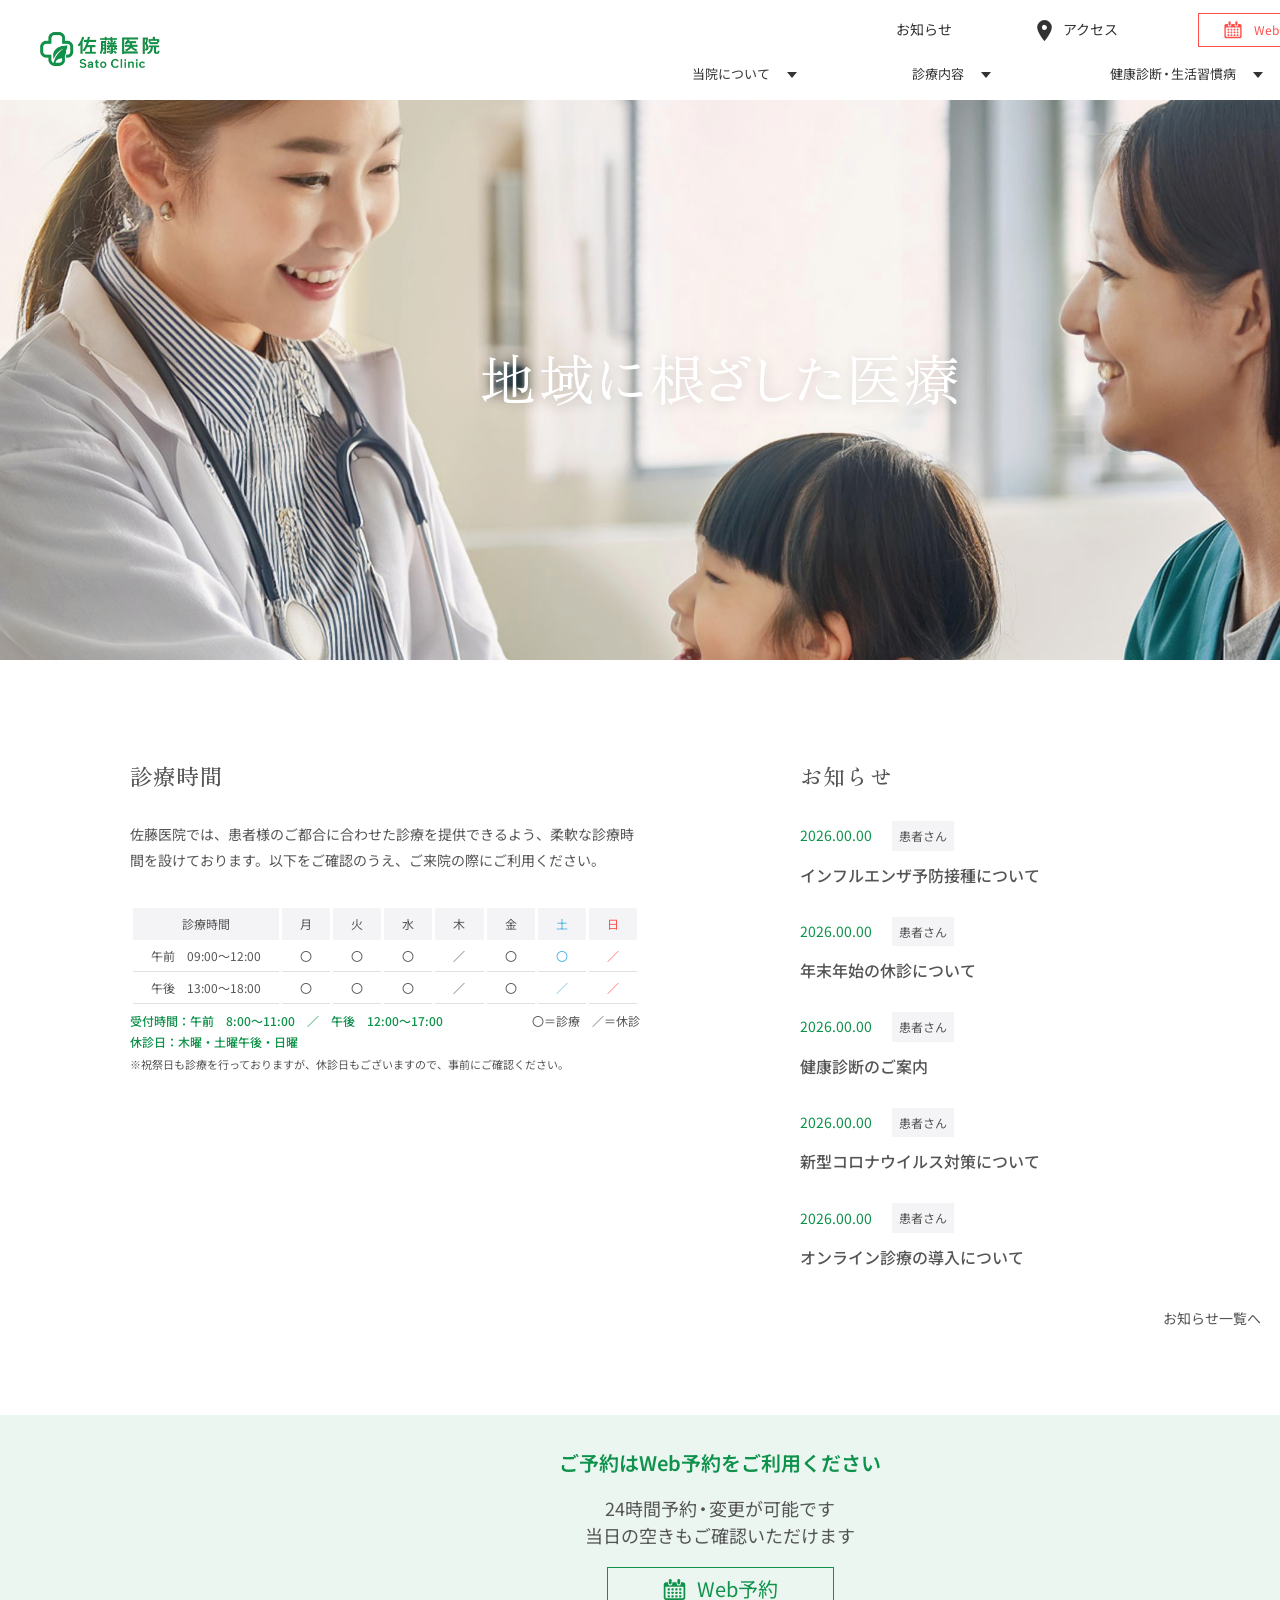
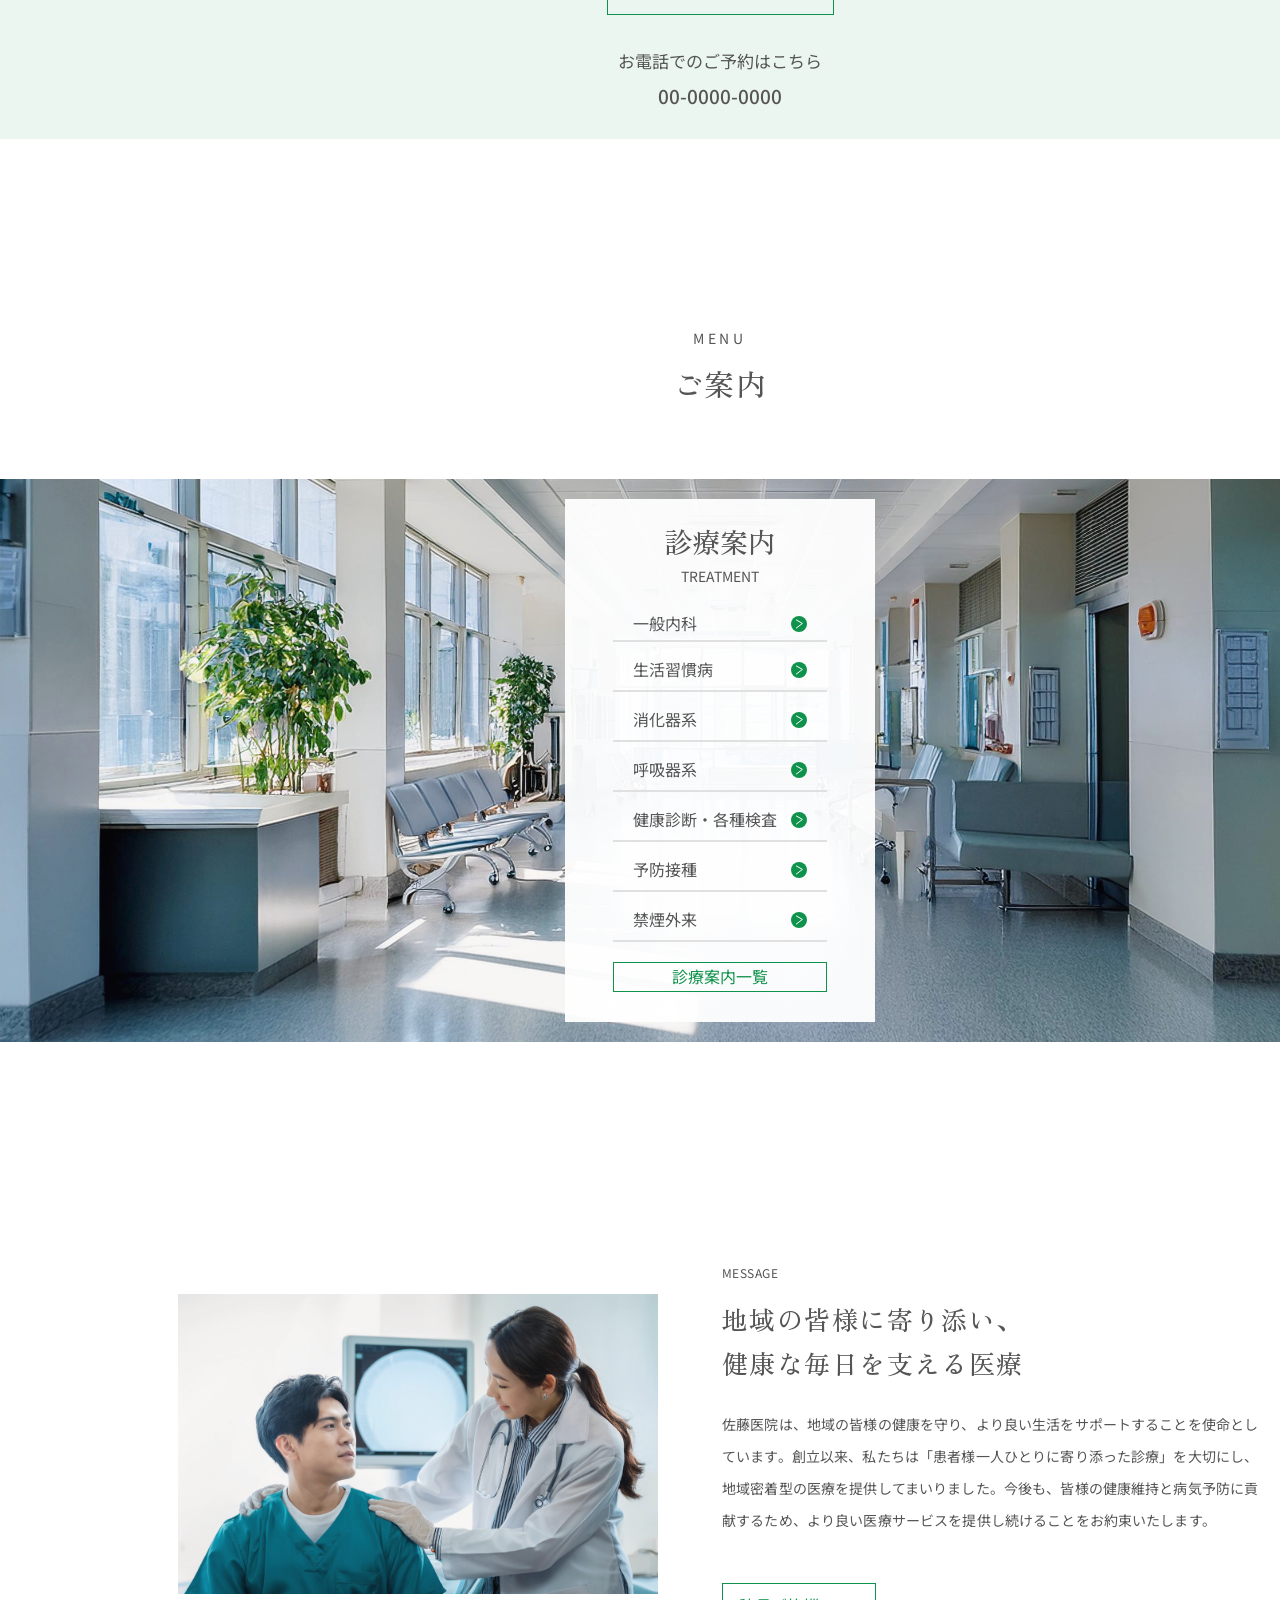
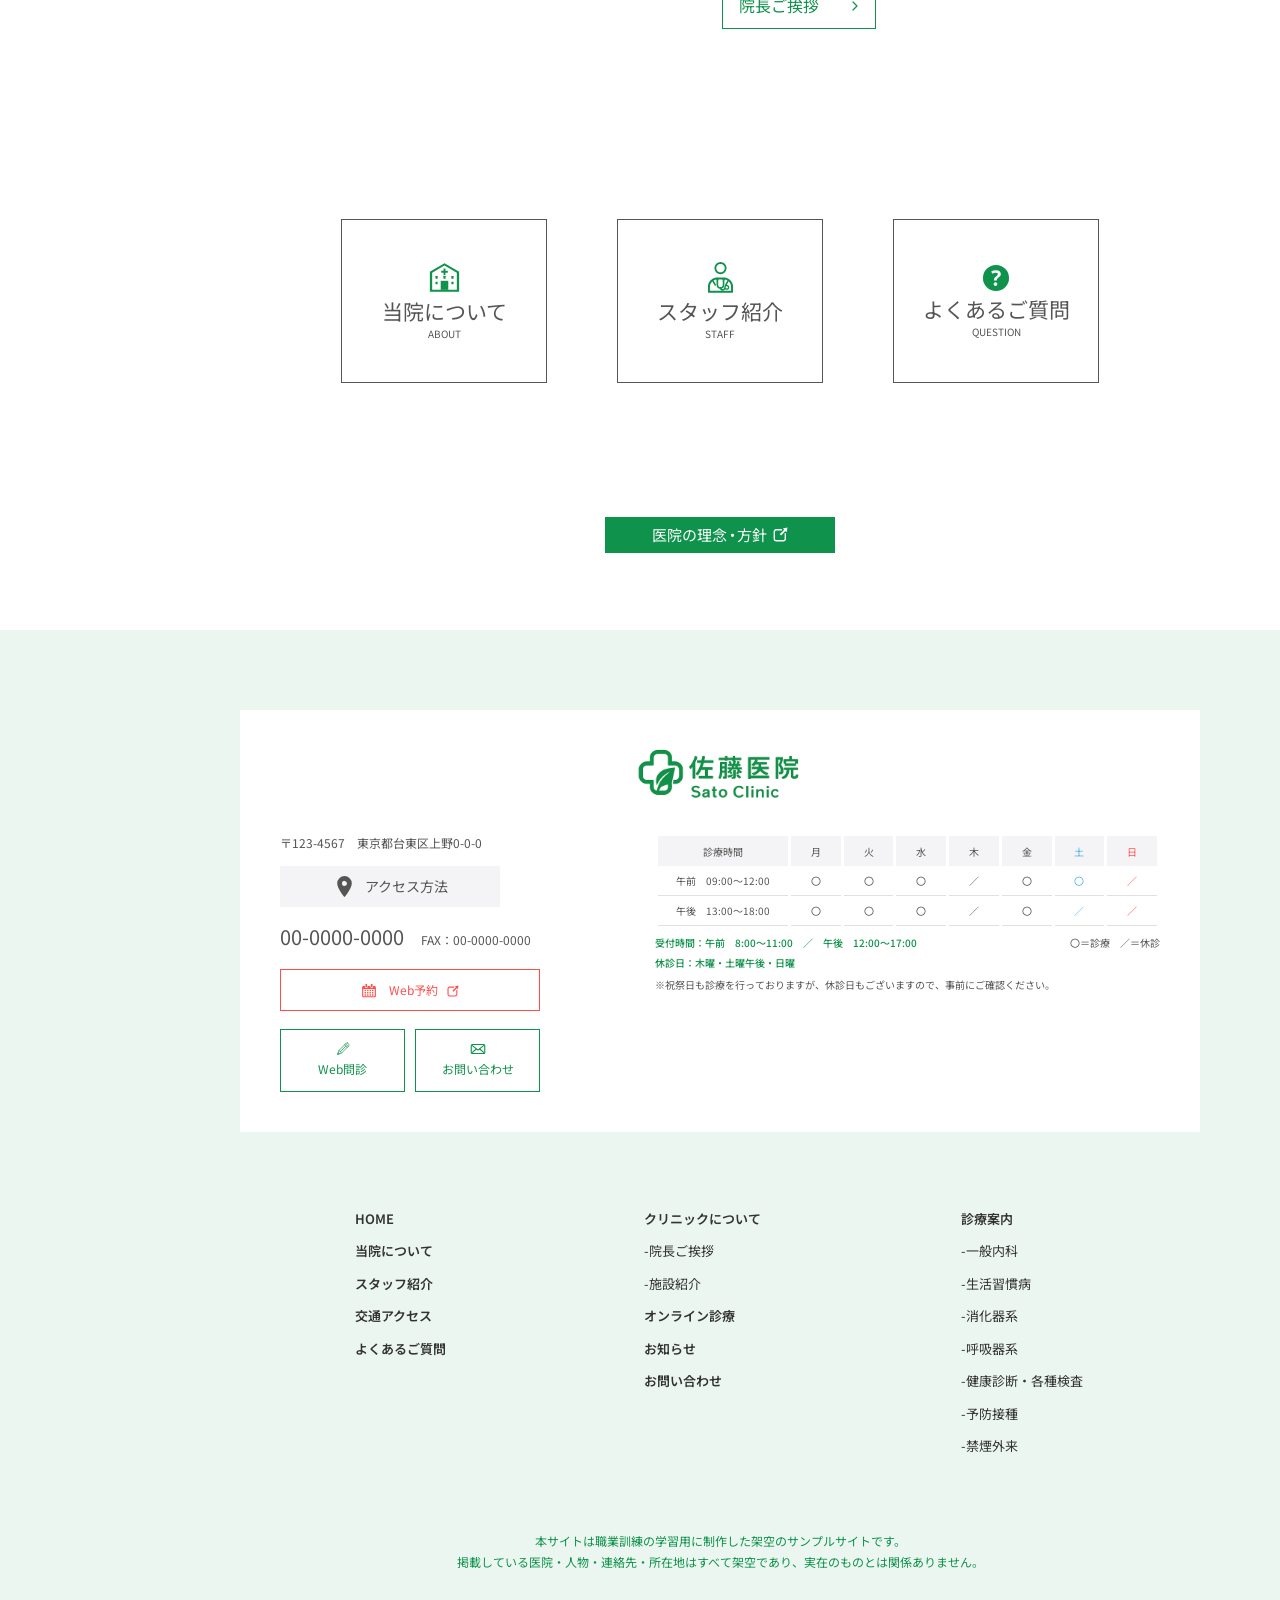
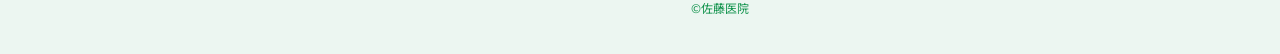
==== commit 921d9361: "コミット" ====
--- a/index.html
+++ b/index.html
@@ -3,10 +3,9 @@
 <title>ホーム | 佐藤医院 Sato Clinic</title><link rel="preconnect" href="https://fonts.googleapis.com"><link rel="preconnect" href="https://fonts.gstatic.com" crossorigin><link href="https://fonts.googleapis.com/css2?family=Noto+Sans+JP:wght@400;500;600;700&family=Zen+Old+Mincho:wght@400;500;600&display=swap" rel="stylesheet"><link rel="stylesheet" href="./css/style.css"></head>
 <body class="page-home"><header class="site-header" id="top">
  <a class="site-logo" href="index.html" aria-label="佐藤医院 トップページ"><img src="./assets/logo.png" width="140" height="42" alt="佐藤医院 Sato Clinic"></a>
- <div class="header-upper"><a href="news.html">お知らせ</a><a href="access.html" class="header-access"><svg class="svg-icon" viewBox="0 0 24 24" aria-hidden="true"><path fill="currentColor" d="M12 2a7 7 0 0 0-7 7c0 5 7 13 7 13s7-8 7-13a7 7 0 0 0-7-7Zm0 9.4A2.4 2.4 0 1 1 12 6.6a2.4 2.4 0 0 1 0 4.8Z"/></svg> アクセス</a><a class="book-button" href="contact.html"><img class="svg-icon" src="assets/web_reservation_calendar_clean.svg" alt="" aria-hidden="true"> Web予約</a></div>
- <nav class="primary-nav" aria-label="グローバルナビゲーション"><details class="header-dropdown"><summary>当院について<span class="tiny-triangle"></span></summary><div class="dropdown-panel"><a href="about.html#greeting">院長ご挨拶</a><a href="staff.html">スタッフ紹介</a><a href="faq.html">よくあるご質問</a></div></details><details class="header-dropdown"><summary>診療内容<span class="tiny-triangle"></span></summary><div class="dropdown-panel"><a href="treatment.html#internal">一般内科</a><a href="treatment.html#digestive">消化器系</a><a href="treatment.html#respiratory">呼吸器系</a><a href="treatment.html#vaccination">予防接種</a></div></details><details class="header-dropdown"><summary><span>健康診断<span class="header-nav-dot">・</span>生活習慣病</span><span class="tiny-triangle"></span></summary><div class="dropdown-panel"><a href="treatment.html#checkup">健康診断<span class="header-nav-dot">・</span>各種検査</a><a href="treatment.html#lifestyle">生活習慣病</a></div></details><a class="nav-single" href="about.html#facility">施設紹介</a></nav>
- <details class="all-menu"><summary aria-label="サイトメニューを開く"><span class="hamburger"><span></span><span></span><span></span></span><small>MENU</small></summary>
- <nav class="all-menu-panel" aria-label="サイトメニュー"><strong>MENU</strong><a href="index.html">HOME</a><a href="about.html">当院について</a><a href="staff.html">スタッフ紹介</a><a href="treatment.html">診療案内</a><a href="faq.html">よくあるご質問</a><a href="news.html">お知らせ</a><a href="access.html">アクセス</a><a href="contact.html">お問い合わせ</a></nav></details>
+ <div class="header-upper"><a href="news.html">お知らせ</a><a href="access.html" class="header-access"><svg class="svg-icon" viewBox="0 0 24 24" aria-hidden="true"><path fill="currentColor" d="M12 2a7 7 0 0 0-7 7c0 5 7 13 7 13s7-8 7-13a7 7 0 0 0-7-7Zm0 9.4A2.4 2.4 0 1 1 12 6.6a2.4 2.4 0 0 1 0 4.8Z"/></svg> アクセス</a><a class="book-button" href="webreservation.html"><img class="svg-icon" src="assets/web_reservation_calendar_clean.svg" alt="" aria-hidden="true"> Web予約</a></div>
+ <nav class="primary-nav" aria-label="グローバルナビゲーション"><details class="header-dropdown"><summary>当院について<span class="tiny-triangle"></span></summary><div class="dropdown-panel"><a href="about.html#greeting">院長ご挨拶</a><a href="staff.html">スタッフ紹介</a><a href="faq.html">よくあるご質問</a></div></details><details class="header-dropdown"><summary>診療内容<span class="tiny-triangle"></span></summary><div class="dropdown-panel"><a href="treatment.html#internal">一般内科</a><a href="treatment.html#digestive">消化器系</a><a href="treatment.html#respiratory">呼吸器系</a><a href="treatment.html#vaccination">予防接種</a><a href="treatment.html#smoking">禁煙外来</a></div></details><details class="header-dropdown"><summary><span>健康診断<span class="header-nav-dot">・</span>生活習慣病</span><span class="tiny-triangle"></span></summary><div class="dropdown-panel"><a href="treatment.html#checkup">健康診断<span class="header-nav-dot">・</span>各種検査</a><a href="treatment.html#lifestyle">生活習慣病</a></div></details><a class="nav-single" href="about.html#facility">施設紹介</a></nav>
+ <div class="all-menu"><a class="site-menu-link" href="menuopen.html" aria-label="サイトメニューを開く"><span class="hamburger"><span></span><span></span><span></span></span><small>MENU</small></a></div>
  </header><main><section class="hero" aria-label="佐藤医院のメインビジュアル">
  <img class="hero-slide hero-slide-one" src="./assets/patient_1.jpg" width="2688" height="1536" alt="子どもと保護者に寄り添う医療スタッフ" fetchpriority="high">
  <img class="hero-slide hero-slide-two" src="./assets/medical_1.jpg" width="2688" height="1536" alt="診療中の医師">
@@ -18,12 +17,12 @@
  <div class="schedule-remarks"><div class="schedule-notes"><p><b>受付時間：午前　8:00〜11:00　／　午後　12:00〜17:00</b></p><p><b>休診日：木曜・土曜午後・日曜</b></p></div><span class="schedule-legend">〇＝診療　／＝休診</span></div>
  <p class="schedule-caution">※祝祭日も診療を行っておりますが、休診日もございますので、事前にご確認ください。</p></div></div>
  <div class="home-news"><h2 class="section-mincho">お知らせ</h2><a class="home-news-item" href="news.html#news-1"><div class="news-meta"><time>2026.00.00</time><span class="news-tag">患者さん</span></div><p>インフルエンザ予防接種について</p></a><a class="home-news-item" href="news.html#news-2"><div class="news-meta"><time>2026.00.00</time><span class="news-tag">患者さん</span></div><p>年末年始の休診について</p></a><a class="home-news-item" href="news.html#news-3"><div class="news-meta"><time>2026.00.00</time><span class="news-tag">患者さん</span></div><p>健康診断のご案内</p></a><a class="home-news-item" href="news.html#news-4"><div class="news-meta"><time>2026.00.00</time><span class="news-tag">患者さん</span></div><p>新型コロナウイルス対策について</p></a><a class="home-news-item" href="news.html#news-5"><div class="news-meta"><time>2026.00.00</time><span class="news-tag">患者さん</span></div><p>オンライン診療の導入について</p></a><a class="home-news-more" href="news.html">お知らせ一覧へ <span>〉</span></a></div></section>
- <section class="reservation-strip"><h2>ご予約はWeb予約をご利用ください</h2><p>24時間予約<span class="reservation-copy-dot">・</span>変更が可能です<br>当日の空きもご確認いただけます</p><a class="reservation-strip-button" href="contact.html"><img class="svg-icon" src="assets/web_reservation_calendar_green.svg" alt="" aria-hidden="true"> <span class="reservation-button-label">Web予約</span></a><p class="reservation-phone-label">お電話でのご予約はこちら</p><p class="reservation-phone">00-0000-0000</p></section>
+ <section class="reservation-strip"><h2>ご予約はWeb予約をご利用ください</h2><p>24時間予約<span class="reservation-copy-dot">・</span>変更が可能です<br>当日の空きもご確認いただけます</p><a class="reservation-strip-button" href="webreservation.html"><img class="svg-icon" src="assets/web_reservation_calendar_green.svg" alt="" aria-hidden="true"> <span class="reservation-button-label">Web予約</span></a><p class="reservation-phone-label">お電話でのご予約はこちら</p><p class="reservation-phone">00-0000-0000</p></section>
  <section class="guide-section"><div class="guide-head"><span class="title-en">MENU</span><h2 class="section-mincho">ご案内</h2></div><div class="guide-photo"><div class="guide-panel"><h3>診療案内</h3><span class="guide-en">TREATMENT</span><nav aria-label="診療案内"><a href="treatment.html#internal">一般内科<img class="round-arrow" src="assets/treatment-round-arrow.svg" alt="" aria-hidden="true" width="16" height="16"></a><a href="treatment.html#lifestyle">生活習慣病<img class="round-arrow" src="assets/treatment-round-arrow.svg" alt="" aria-hidden="true" width="16" height="16"></a><a href="treatment.html#digestive">消化器系<img class="round-arrow" src="assets/treatment-round-arrow.svg" alt="" aria-hidden="true" width="16" height="16"></a><a href="treatment.html#respiratory">呼吸器系<img class="round-arrow" src="assets/treatment-round-arrow.svg" alt="" aria-hidden="true" width="16" height="16"></a><a href="treatment.html#checkup">健康診断・各種検査<img class="round-arrow" src="assets/treatment-round-arrow.svg" alt="" aria-hidden="true" width="16" height="16"></a><a href="treatment.html#vaccination">予防接種<img class="round-arrow" src="assets/treatment-round-arrow.svg" alt="" aria-hidden="true" width="16" height="16"></a><a href="treatment.html#smoking">禁煙外来<img class="round-arrow" src="assets/treatment-round-arrow.svg" alt="" aria-hidden="true" width="16" height="16"></a></nav><a class="guide-all" href="treatment.html">診療案内一覧</a></div></div></section>
  <section class="home-message"><div class="message-row"><div class="message-photo"><img src="./assets/patient_7.jpg" alt="患者様と向き合う診療の様子" width="480" height="300"></div><div class="message-text"><span class="small-en">MESSAGE</span><h2 class="section-mincho">地域の皆様に寄り添い、<br>健康な毎日を支える医療</h2><p>佐藤医院は、地域の皆様の健康を守り、より良い生活をサポートすることを使命としています。創立以来、私たちは「患者様一人ひとりに寄り添った診療」を大切にし、地域密着型の医療を提供してまいりました。今後も、皆様の健康維持と病気予防に貢献するため、より良い医療サービスを提供し続けることをお約束いたします。</p><a href="about.html#greeting" class="outline-link">院長ご挨拶 <svg viewBox="0 0 8 12" fill="none" stroke="currentColor" stroke-width="1.2" stroke-linecap="round" stroke-linejoin="round" aria-hidden="true"><path d="m2 2 4 4-4 4"/></svg></a></div></div>
  <div class="home-feature-links"><a href="about.html"><img class="feature-icon" style="transform:scale(.82)" src="assets/clinic_exterior_icon_reference_style.svg" alt="" aria-hidden="true"><span>当院について</span><small>ABOUT</small></a><a href="staff.html"><img class="feature-icon" style="transform:scale(1.08)" src="assets/staff_doctor_stethoscope_icon.svg" alt="" aria-hidden="true"><span>スタッフ紹介</span><small>STAFF</small></a><a href="faq.html"><img class="feature-icon feature-icon-faq" style="transform:scale(.9)" src="assets/faq_question_circle_simple.svg" alt="" aria-hidden="true"><span>よくあるご質問</span><small>QUESTION</small></a></div><a class="home-philosophy-link" href="about.html#philosophy"><span>医院の理念<span class="home-philosophy-dot">・</span>方針</span><img class="svg-icon" src="assets/external_site_link_icon_refined.svg" alt="" aria-hidden="true" width="15" height="15"></a></section></main><footer class="site-footer site-footer-with-notice"><div class="footer-contact"><div class="footer-contact-left">
  <p class="foot-address">〒123-4567　東京都台東区上野0-0-0</p><a class="foot-access" href="access.html"><svg class="svg-icon" viewBox="0 0 24 24" aria-hidden="true"><path fill="currentColor" d="M12 2a7 7 0 0 0-7 7c0 5 7 13 7 13s7-8 7-13a7 7 0 0 0-7-7Zm0 9.4A2.4 2.4 0 1 1 12 6.6a2.4 2.4 0 0 1 0 4.8Z"/></svg> アクセス方法</a>
- <p class="foot-phone">00-0000-0000 <span>FAX：00-0000-0000</span></p><a class="foot-reservation" href="contact.html"><img class="svg-icon" style="margin-right:3px" src="assets/web_reservation_calendar_clean.svg" alt="" aria-hidden="true"><span>Web予約</span><img class="svg-icon" style="width:12px;height:12px;transform:translateY(1px)" src="assets/external_site_link_icon_refined_red.svg" alt="" aria-hidden="true" width="12" height="12"></a>
+ <p class="foot-phone">00-0000-0000 <span>FAX：00-0000-0000</span></p><a class="foot-reservation" href="webreservation.html"><img class="svg-icon" style="margin-right:3px" src="assets/web_reservation_calendar_clean.svg" alt="" aria-hidden="true"><span>Web予約</span><img class="svg-icon" style="width:12px;height:12px;transform:translateY(1px)" src="assets/external_site_link_icon_refined_red.svg" alt="" aria-hidden="true" width="12" height="12"></a>
  <div class="foot-small-actions"><a href="contact.html"><img class="svg-icon" src="assets/pencil_icon_outline_slender.svg" alt="" aria-hidden="true"><span>Web問診</span></a><a href="contact.html"><img class="svg-icon" src="assets/envelope_closed_icon.svg" alt="" aria-hidden="true"><span>お問い合わせ</span></a></div></div>
  <div class="footer-contact-right"><a href="index.html" class="footer-brand"><img src="./assets/logo.png" width="187" height="56" alt="佐藤医院 Sato Clinic"></a><div class="schedule-wrap schedule-compact"><table class="schedule-table" aria-label="診療時間表"><thead><tr><th>診療時間</th><th>月</th><th>火</th><th>水</th><th>木</th><th>金</th><th class="saturday">土</th><th class="sunday">日</th></tr></thead>
  <tbody><tr><th>午前　09:00〜12:00</th><td>〇</td><td>〇</td><td>〇</td><td>／</td><td>〇</td><td class="saturday">〇</td><td class="sunday">／</td></tr>
--- a/css/style.css
+++ b/css/style.css
@@ -480,13 +480,13 @@
 .footer-contact {
     position: relative;
     width: 960px;
-    height: 440px;
+    height: auto;
     background: #fff;
     margin: 0 auto;
     display: grid;
     grid-template-columns: 300px 1fr;
     gap: 75px;
-    padding: 37px 40px 30px
+    padding: 37px 40px 40px
 }
 
 .footer-contact-left {
@@ -676,7 +676,7 @@
 }
 
 .footer-notice {
-    margin: 72px auto 0;
+    margin: 74px auto 0;
     text-align: center;
     font-size: 12px;
     color: #0F924B
@@ -706,26 +706,32 @@
     object-fit: cover;
     object-position: center;
     opacity: 0;
-    animation-delay: 12s;
+    animation-delay: 12s, var(--hero-zoom-delay);
     animation-duration: 36s;
     animation-iteration-count: infinite;
     animation-timing-function: linear;
     animation-fill-mode: both;
-    will-change: opacity;
+    will-change: opacity, transform;
     backface-visibility: hidden;
     pointer-events: none
 }
 
 .hero-slide-one {
-    animation-name: hero-patient
+    --hero-zoom-delay: 0s;
+    transform-origin: 65% 45%;
+    animation-name: hero-patient, hero-zoom
 }
 
 .hero-slide-two {
-    animation-name: hero-medical
+    --hero-zoom-delay: 12s;
+    transform-origin: 55% 40%;
+    animation-name: hero-medical, hero-zoom
 }
 
 .hero-slide-three {
-    animation-name: hero-information
+    --hero-zoom-delay: 24s;
+    transform-origin: 70% 55%;
+    animation-name: hero-information, hero-zoom
 }
 
 /* Every 12s a new 10s dissolve starts (after the initial 12s hold). */
@@ -776,6 +782,22 @@
     94.4445%,
     100% {
         opacity: 0
+    }
+}
+
+/* Zoom through each 22s visible interval; reset only after the fade-out. */
+@keyframes hero-zoom {
+    0% {
+        transform: scale(1)
+    }
+
+    61.1111% {
+        transform: scale(1.2)
+    }
+
+    61.1112%,
+    100% {
+        transform: scale(1)
     }
 }
 
@@ -1275,6 +1297,15 @@
 }
 
 /* ABOUT */
+.about-title-tight {
+    font-feature-settings: "palt" 1;
+    letter-spacing: -.1em
+}
+
+.about-title-kern-close {
+    margin-left: -.1em
+}
+
 .about-greeting {
     height: 737px;
     width: 960px;
@@ -1294,7 +1325,7 @@
 }
 
 .greeting-copy>p:not(.greeting-signature) {
-    width: 720px;
+    width: 624px;
     font-size: 14px;
     line-height: 32px;
     margin-bottom: 32px;
@@ -1316,14 +1347,14 @@
     margin-top: 12px
 }
 
-.about-greeting>img {
+.about-greeting>.about-photo-greeting {
     position: absolute;
-    left: 690px;
-    top: 146px;
-    width: 310px;
+    left: 624px;
+    top: 159px;
+    width: 336px;
     height: 352px;
-    object-fit: cover;
-    object-position: center
+    -webkit-mask-image: linear-gradient(to right, transparent 48.48px, #000 124px);
+    mask-image: linear-gradient(to right, transparent 48.48px, #000 124px)
 }
 
 .about-feature,
@@ -1371,10 +1402,10 @@
     height: 488px
 }
 
-.about-feature-inner img {
-    width: 400px;
+.about-feature-inner>.about-photo {
+    width: 396px;
     height: 292px;
-    object-fit: cover
+    justify-self: end
 }
 
 .about-philosophy {
@@ -1394,6 +1425,24 @@
     margin: 10px 0 23px
 }
 
+.about-philosophy-dot {
+    display: inline-block;
+    margin-inline: -.25em
+}
+
+.about-philosophy-tight {
+    font-feature-settings: "palt" 1;
+    letter-spacing: -.1em
+}
+
+.about-philosophy-kern-close {
+    margin-left: -.08em
+}
+
+.about-philosophy-kern-wide {
+    margin-left: .1em
+}
+
 .about-philosophy-inner>p {
     font-size: 14px;
     line-height: 32px;
@@ -1435,7 +1484,7 @@
     height: 520px
 }
 
-.about-future .about-feature-inner img {
+.about-future .about-feature-inner>.about-photo {
     transform: translateY(-34px)
 }
 
@@ -1467,15 +1516,80 @@
     left: 12px
 }
 
-.facility-grid figure img {
-    width: 420px;
-    height: 300px;
-    object-fit: cover
+.facility-grid .about-photo-facility {
+    top: 3px;
+    width: 396px;
+    height: 292px
 }
 
 .facility-grid figcaption {
     font-size: 14px;
-    margin-top: 30px
+    margin-top: 38px
+}
+
+/* About photo frames and crop offsets follow about.pdf. */
+.about-photo {
+    position: relative;
+    overflow: hidden
+}
+
+.about-photo>img {
+    position: absolute;
+    max-width: none;
+    width: var(--about-photo-width);
+    height: var(--about-photo-height);
+    left: var(--about-photo-left);
+    top: var(--about-photo-top)
+}
+
+.about-photo-greeting {
+    --about-photo-width: 615.519px;
+    --about-photo-height: 352px;
+    --about-photo-left: -203px;
+    --about-photo-top: 0px
+}
+
+.about-photo-approach {
+    --about-photo-width: 742px;
+    --about-photo-height: 424px;
+    --about-photo-left: -346px;
+    --about-photo-top: -52px
+}
+
+.about-photo-community {
+    --about-photo-width: 511px;
+    --about-photo-height: 292px;
+    --about-photo-left: -28px;
+    --about-photo-top: 0px
+}
+
+.about-photo-family {
+    --about-photo-width: 718px;
+    --about-photo-height: 410.286px;
+    --about-photo-left: -322px;
+    --about-photo-top: -63.643px;
+    transform: translateY(4.5px)
+}
+
+.about-photo-team {
+    --about-photo-width: 511px;
+    --about-photo-height: 292px;
+    --about-photo-left: 0px;
+    --about-photo-top: 0px
+}
+
+.about-photo-future {
+    --about-photo-width: 511px;
+    --about-photo-height: 292px;
+    --about-photo-left: -45px;
+    --about-photo-top: 0px
+}
+
+.about-photo-facility {
+    --about-photo-width: 525px;
+    --about-photo-height: 300px;
+    --about-photo-left: -65px;
+    --about-photo-top: -4px
 }
 
 /* STAFF */
@@ -1691,6 +1805,119 @@
     mask-image: linear-gradient(to right, transparent 0, black 20%)
 }
 
+#staff-profile-1 .staff-modal-content,
+#staff-profile-2 .staff-modal-content,
+#staff-profile-3 .staff-modal-content,
+#staff-profile-4 .staff-modal-content {
+    border-radius: 6px
+}
+
+#staff-profile-1 .staff-modal-copy,
+#staff-profile-2 .staff-modal-copy {
+    width: 454px
+}
+
+#staff-profile-1 .staff-modal-copy blockquote,
+#staff-profile-2 .staff-modal-copy blockquote,
+#staff-profile-3 .staff-modal-copy blockquote,
+#staff-profile-4 .staff-modal-copy blockquote {
+    position: absolute;
+    left: 40px;
+    right: 20px;
+    bottom: 40px;
+    margin: 0;
+    border-radius: 5px
+}
+
+#staff-profile-1 .staff-modal-photo,
+#staff-profile-2 .staff-modal-photo {
+    position: absolute;
+    right: 0;
+    top: 40px;
+    width: 212px;
+    height: 336px;
+    overflow: hidden;
+    -webkit-mask-image: linear-gradient(to right, transparent, black 32px);
+    mask-image: linear-gradient(to right, transparent, black 32px)
+}
+
+#staff-profile-1 .staff-modal-photo img {
+    position: absolute;
+    width: auto;
+    max-width: none;
+    height: 407.687px;
+    left: -364.278px;
+    top: -34.163px
+}
+
+#staff-profile-2 .staff-modal-copy {
+    display: flex;
+    align-items: center;
+    padding-top: 0;
+    padding-bottom: 0
+}
+
+#staff-profile-2 .staff-modal-text-group,
+#staff-profile-3 .staff-modal-text-group,
+#staff-profile-4 .staff-modal-text-group {
+    width: 100%
+}
+
+#staff-profile-2 .staff-modal-copy blockquote,
+#staff-profile-3 .staff-modal-copy blockquote,
+#staff-profile-4 .staff-modal-copy blockquote {
+    position: static;
+    margin: 37.2px 0 0
+}
+
+#staff-profile-2 .staff-modal-photo img {
+    position: absolute;
+    width: auto;
+    max-width: none;
+    height: 336px;
+    left: -314px;
+    top: 0
+}
+
+#staff-profile-3 .staff-modal-copy,
+#staff-profile-4 .staff-modal-copy {
+    width: 460px;
+    margin-left: auto;
+    padding: 0 40px 0 26px;
+    display: flex;
+    align-items: center
+}
+
+#staff-profile-3 .staff-modal-photo,
+#staff-profile-4 .staff-modal-photo {
+    position: absolute;
+    left: 0;
+    top: 40px;
+    width: 212px;
+    height: 336px;
+    overflow: hidden;
+    -webkit-mask-image: linear-gradient(to left, transparent, black 32px);
+    mask-image: linear-gradient(to left, transparent, black 32px)
+}
+
+#staff-profile-3 .staff-modal-photo img {
+    position: absolute;
+    width: auto;
+    max-width: none;
+    height: 336px;
+    left: -174px;
+    top: 0
+}
+
+#staff-profile-4 .staff-modal-photo img {
+    position: absolute;
+    width: auto;
+    max-width: none;
+    height: 336px;
+    left: -34px;
+    top: 0
+}
+
 .staff-modal-content.reverse {
     flex-direction: row-reverse
 }
@@ -1750,7 +1977,7 @@
 }
 
 .treatment-index a[href="#checkup"] {
-    padding-inline: 10px
+    padding-inline: 14px 10px
 }
 
 .treatment-index a>span:not(.treatment-label) {
@@ -1763,6 +1990,10 @@
 .treatment-dot {
     display: inline-block;
     margin: 0 -.15em
+}
+
+.treatment-index .treatment-dot {
+    margin-inline: -.2em
 }
 
 .treatment-index a:hover {
@@ -2301,4 +2532,191 @@
     font-size: 11px;
     color: #888;
     line-height: 1.7
-}+}
+
+/* Additional menu, reservation and questionnaire pages. Existing rules above are unchanged. */
+body.sc-extra-page {
+
+  --sc-extra-text: var(--ink);
+  --sc-extra-secondary-text: var(--body);
+  --sc-extra-muted-text: #aeb5b8;
+  --sc-extra-line: var(--rule);
+  --sc-extra-field-line: #eeeeee;
+  --sc-extra-green: var(--green);
+  --sc-extra-green-light: var(--mint);
+  --sc-extra-green-page: #f8fcfa;
+  --sc-extra-coral: var(--red);
+  --sc-extra-coral-light: #fff1f1;
+  --sc-extra-coral-page: #fffafa;
+  --sc-extra-white: #ffffff;
+  --sc-extra-sans: var(--sans);
+  --sc-extra-serif: var(--mincho);
+
+  min-width: 1440px;
+  margin: 0;
+  font-family: var(--sc-extra-sans);
+  color: var(--sc-extra-text);
+  font-size: 16px;
+  font-weight: 400;
+  -webkit-font-smoothing: antialiased;
+  text-rendering: optimizeLegibility;
+
+  line-height: normal;
+}
+body.sc-extra-page a { color: inherit; text-decoration: none; }
+body.sc-extra-page button,
+body.sc-extra-page input,
+body.sc-extra-page textarea,
+body.sc-extra-page select { font: inherit; }
+body.sc-extra-page button,
+body.sc-extra-page select { cursor: pointer; }
+body.sc-extra-page.sc-extra-page-reservation { --sc-extra-accent: var(--sc-extra-coral); --sc-extra-accent-light: var(--sc-extra-coral-light); background: var(--sc-extra-coral-page); }
+body.sc-extra-page.sc-extra-page-questionnaire { --sc-extra-accent: var(--sc-extra-green); --sc-extra-accent-light: var(--sc-extra-green-light); background: var(--sc-extra-green-page); }
+body.sc-extra-page .sc-extra-back-strip { height: 52px; background: var(--sc-extra-white); display: flex; align-items: center; padding-left: 80px; }
+body.sc-extra-page .sc-extra-back-link { display: inline-flex; align-items: center; gap: 7px; font-size: 16px; line-height: 24px; color: var(--sc-extra-text); font-weight: 700; }
+body.sc-extra-page .sc-extra-back-chevron { display: inline-block; width: 9px; height: 9px; border-left: 1px solid var(--sc-extra-muted-text); border-bottom: 1px solid var(--sc-extra-muted-text); transform: rotate(45deg); }
+body.sc-extra-page .sc-extra-brand-strip { height: 40px; background: var(--sc-extra-accent); display: flex; align-items: center; padding-left: 80px; }
+body.sc-extra-page .sc-extra-brand-name { font-size: 14px; line-height: 22px; font-weight: 500; color: var(--sc-extra-white); }
+body.sc-extra-page .sc-extra-page-intro { padding-top: 36px; text-align: center; }
+body.sc-extra-page .sc-extra-page-intro h1 { margin: 0; font-family: var(--sc-extra-sans); color: var(--sc-extra-accent); font-size: 32px; font-weight: 700; line-height: 48px; }
+body.sc-extra-page .sc-extra-page-intro p { margin: 8px 0 0; font-size: 14px; line-height: 26px; font-weight: 500; }
+body.sc-extra-page.sc-extra-page-reservation .sc-extra-page-intro p { color: #000000; }
+body.sc-extra-page.sc-extra-page-questionnaire .sc-extra-page-intro p { color: var(--sc-extra-secondary-text); }
+body.sc-extra-page .sc-extra-form-card { width: 800px;
+  margin: 48px auto 0;
+  padding: 40px 100px 64px;
+  background: var(--sc-extra-white);
+  border-radius: 8px; }
+body.sc-extra-page .sc-extra-reservation-card { margin-left: calc(50% - 377px); margin-right: 0; }
+body.sc-extra-page .sc-extra-form-step { margin: 0; padding: 0; }
+body.sc-extra-page .sc-extra-step-heading { display: flex; align-items: center; gap: 15px; height: 56px; margin: 0; font-family: var(--sc-extra-serif); font-size: 24px; font-weight: 700; line-height: 36px; color: var(--sc-extra-secondary-text); white-space: nowrap; }
+body.sc-extra-page.sc-extra-page-questionnaire .sc-extra-step-heading { color: var(--sc-extra-green); }
+body.sc-extra-page .sc-extra-step-number { display: inline-flex; justify-content: center; align-items: center; flex: 0 0 56px; width: 56px; height: 56px; background: var(--sc-extra-accent-light); border-radius: 50%; font-family: var(--sc-extra-serif); font-size: 24px; line-height: 1; font-weight: 400; color: var(--sc-extra-accent); }
+body.sc-extra-page .sc-extra-form-field { margin: 0; min-width: 0; padding: 0; border: 0; }
+body.sc-extra-page .sc-extra-form-field.sc-extra-field-start { margin-top: 36px; }
+body.sc-extra-page .sc-extra-form-field.sc-extra-field-text-after { margin-top: 35px; }
+body.sc-extra-page .sc-extra-form-field.sc-extra-after-radio { margin-top: 42px; }
+body.sc-extra-page .sc-extra-field-label { display: block; width: 100%; padding: 0; margin: 0; color: var(--sc-extra-text); font-size: 16px; line-height: 24px; font-weight: 700; }
+body.sc-extra-page legend.sc-extra-field-label { float: left; }
+body.sc-extra-page legend.sc-extra-field-label + * { clear: both; }
+body.sc-extra-page .sc-extra-required { color: var(--sc-extra-coral); font-weight: 700; }
+body.sc-extra-page .sc-extra-text-input,
+body.sc-extra-page .sc-extra-input-with-icon input,
+body.sc-extra-page .sc-extra-select-wrap select,
+body.sc-extra-page .sc-extra-text-area { display: block;
+  width: 602px;
+  margin: 7px 0 0 -1px;
+  border: 1px solid var(--sc-extra-field-line);
+  border-radius: 4px;
+  background: var(--sc-extra-white);
+  outline: none;
+  color: var(--sc-extra-secondary-text);
+  font-size: 16px;
+  line-height: 24px;
+  font-weight: 400;
+  box-shadow: none; }
+body.sc-extra-page .sc-extra-text-input,
+body.sc-extra-page .sc-extra-input-with-icon input,
+body.sc-extra-page .sc-extra-select-wrap select { height: 50px; padding: 0 11px; }
+body.sc-extra-page .sc-extra-text-area { padding: 10px 13px; resize: none; }
+body.sc-extra-page .sc-extra-text-area.sc-extra-tall { height: 162px; }
+body.sc-extra-page .sc-extra-text-area.sc-extra-medium { height: 98px; }
+body.sc-extra-page .sc-extra-text-input::placeholder,
+body.sc-extra-page .sc-extra-text-area::placeholder { color: var(--sc-extra-field-line); opacity: 1; }
+body.sc-extra-page input:focus-visible,
+body.sc-extra-page textarea:focus-visible,
+body.sc-extra-page select:focus-visible { border-color: var(--sc-extra-accent); outline: 1px solid var(--sc-extra-accent-light); }
+body.sc-extra-page .sc-extra-input-with-icon { position: relative; width: 602px; margin-left: -1px; }
+body.sc-extra-page .sc-extra-input-with-icon input { margin-left: 0; width: 602px; padding-right: 51px; color-scheme: light; }
+body.sc-extra-page .sc-extra-input-with-icon input::-webkit-calendar-picker-indicator { position: absolute; z-index: 2; right: 15px; width: 30px; height: 30px; opacity: 0; cursor: pointer; }
+body.sc-extra-page .sc-extra-input-with-icon .sc-extra-calendar-icon { position: absolute; top: 10px; right: 24px; display: block; width: 28px; height: 28px; margin-top: 0; color: var(--sc-extra-accent); pointer-events: none; }
+body.sc-extra-page .sc-extra-calendar-icon svg { display: block; width: 100%; height: 100%; }
+body.sc-extra-page .sc-extra-select-wrap { position: relative; width: 602px; margin-left: -1px; }
+body.sc-extra-page .sc-extra-select-wrap select { width: 602px; margin-left: 0; appearance: none; -webkit-appearance: none; padding-right: 48px; }
+body.sc-extra-page .sc-extra-select-wrap::after { content: ""; position: absolute; top: 20px; right: 18px; width: 8px; height: 8px; border-bottom: 1.5px solid var(--sc-extra-text); border-right: 1.5px solid var(--sc-extra-text); transform: rotate(45deg); pointer-events: none; }
+body.sc-extra-page .sc-extra-field-radio .sc-extra-field-label { margin-bottom: 2px; }
+body.sc-extra-page .sc-extra-option-grid { display: grid; gap: 12px 0; align-items: center; }
+body.sc-extra-page .sc-extra-option-grid.sc-extra-two-col { grid-template-columns: 260px 260px; }
+body.sc-extra-page .sc-extra-option-grid.sc-extra-three-col { grid-template-columns: repeat(3, 226px); }
+body.sc-extra-page .sc-extra-questionnaire-options.sc-extra-two-col { grid-template-columns: 252px 252px; }
+body.sc-extra-page .sc-extra-choice { display: inline-flex; align-items: center; gap: 10px; height: 24px; width: fit-content; white-space: nowrap; cursor: pointer; color: var(--sc-extra-text); font-size: 16px; line-height: 24px; font-weight: 700; }
+body.sc-extra-page .sc-extra-choice input[type="radio"],
+body.sc-extra-page .sc-extra-choice input[type="checkbox"] { appearance: none; -webkit-appearance: none; position: relative; flex: 0 0 26px; width: 26px; height: 26px; padding: 0; margin: 0; transform: translate(-1px, 6px); border: 1px solid var(--sc-extra-text); border-radius: 50%; background: #ffffff; cursor: pointer; }
+body.sc-extra-page .sc-extra-choice span { transform: translateY(5px); }
+body.sc-extra-page .sc-extra-choice input:checked::after { content: ""; display: block; width: 11px; height: 11px; border-radius: 50%; background: var(--sc-extra-text); position: absolute; top: 50%; left: 50%; transform: translate(-50%, -50%); }
+body.sc-extra-page .sc-extra-choice input:focus-visible { outline: 2px solid var(--sc-extra-accent); outline-offset: 3px; }
+body.sc-extra-page .sc-extra-reservation-step-1 .sc-extra-field-visit-type { margin-top: 42px; }
+body.sc-extra-page .sc-extra-reservation-step-2 { margin-top: 86px; }
+body.sc-extra-page .sc-extra-reservation-step-3 { margin-top: 79px; }
+body.sc-extra-page .sc-extra-questionnaire-step-2,
+body.sc-extra-page .sc-extra-questionnaire-step-3 { margin-top: 79px; }
+body.sc-extra-page .sc-extra-field-compact-label.sc-extra-field-text-after { margin-top: 36px; }
+body.sc-extra-page .sc-extra-small-label { font-size: 14px; line-height: 22px; }
+body.sc-extra-page .sc-extra-field-compact-label .sc-extra-text-area { margin-top: 6px; }
+body.sc-extra-page .sc-extra-questionnaire-step-3 .sc-extra-field-compact-label .sc-extra-text-area { margin-top: 7px; }
+body.sc-extra-page .sc-extra-confirm-button { display: block; width: 600px; height: 50px; margin: 63px 0 0; padding: 0; border: 0; border-radius: 4px; background: var(--sc-extra-accent); color: var(--sc-extra-white); font-size: 18px; line-height: 50px; font-weight: 700; text-align: center; }
+body.sc-extra-page .sc-extra-confirm-button:hover { filter: brightness(0.97); }
+body.sc-extra-page .sc-extra-confirm-button:focus-visible { outline: 3px solid var(--sc-extra-secondary-text); outline-offset: 3px; }
+body.sc-extra-page .sc-extra-site-footer { margin-top: 76px; padding-bottom: 36px; color: var(--sc-extra-secondary-text); text-align: center; font-size: 14px; font-weight: 400; line-height: 26px; }
+body.sc-extra-page .sc-extra-site-footer p { margin: 0; }
+body.sc-extra-page .sc-extra-site-footer .sc-extra-copyright { margin-top: 12px; line-height: 20px; }
+body.sc-extra-page.sc-extra-page-questionnaire .sc-extra-site-footer { margin-top: 64px; color: var(--sc-extra-green); }
+body.sc-extra-page .sc-extra-questionnaire-notes { width: 688px; margin: 76px auto 0; color: var(--sc-extra-secondary-text); font-size: 14px; line-height: 32px; }
+body.sc-extra-page .sc-extra-questionnaire-notes p { margin: 0; white-space: nowrap; }
+body.sc-extra-page .sc-extra-questionnaire-notes .sc-extra-warning-note { color: var(--sc-extra-coral); text-decoration: underline; text-underline-offset: 2px; }
+body.sc-extra-page .sc-extra-questionnaire-notes .sc-extra-warning-note a { text-decoration: inherit; }
+body.sc-extra-page.sc-extra-page-menu { background: var(--sc-extra-green-page); }
+body.sc-extra-page .sc-extra-menu-panel { width: 1440px; min-height: 474px; position: relative; margin: 0 auto; }
+body.sc-extra-page .sc-extra-menu-close { position: absolute; top: 30px; right: 52px; width: 24px; height: 24px; display: block; }
+body.sc-extra-page .sc-extra-menu-close span { position: absolute; display: block; top: 11px; left: 1px; width: 22px; height: 2px; background: var(--sc-extra-green); transform: rotate(45deg); }
+body.sc-extra-page .sc-extra-menu-close span:last-child { transform: rotate(-45deg); }
+body.sc-extra-page .sc-extra-menu-navigation { position: absolute; top: 55px; left: 191px; display: flex; gap: 30px; }
+body.sc-extra-page .sc-extra-menu-column { width: 194px; }
+body.sc-extra-page .sc-extra-menu-secondary { display: flex; flex-direction: column; gap: 14px; }
+body.sc-extra-page .sc-extra-menu-pill { display: flex; align-items: center; justify-content: space-between; width: 194px; height: 49px; padding: 0 15px 0 25px; color: var(--sc-extra-green); border: 1px solid var(--sc-extra-green); border-radius: 25px; font-size: 14px; font-weight: 500; line-height: 22px; white-space: nowrap; }
+body.sc-extra-page .sc-extra-right-chevron { display: inline-block; width: 7px; height: 7px; border-right: 1.5px solid var(--sc-extra-green); border-top: 1.5px solid var(--sc-extra-green); transform: rotate(45deg); margin-right: 8px; }
+body.sc-extra-page .sc-extra-service-links { padding: 0 0 0 7px; margin: 7px 0 0; list-style: none; }
+body.sc-extra-page .sc-extra-service-links li { height: 50px; }
+body.sc-extra-page .sc-extra-service-links a { display: flex; align-items: center; gap: 12px; height: 50px; font-size: 18px; line-height: 26px; color: var(--sc-extra-secondary-text); white-space: nowrap; }
+body.sc-extra-page .sc-extra-green-arrow { display: inline-flex; position: relative; width: 16px; height: 16px; flex: 0 0 16px; border-radius: 50%; background: var(--sc-extra-green); }
+body.sc-extra-page .sc-extra-green-arrow::before { content: ""; position: absolute; left: 4px; top: 5px; width: 6px; height: 6px; border-top: 1px solid var(--sc-extra-white); border-right: 1px solid var(--sc-extra-white); transform: rotate(45deg); }
+body.sc-extra-page .sc-extra-menu-information { position: absolute; left: 738px; top: 55px; width: 511px; }
+body.sc-extra-page .sc-extra-menu-actions { display: flex; gap: 12px; margin-left: -1px; }
+body.sc-extra-page .sc-extra-menu-action { display: inline-flex; align-items: center; justify-content: center; gap: 10px; flex: 0 0 250px; height: 68px; background: transparent; border: 1px solid currentColor; font-size: 16px; font-weight: 400; }
+body.sc-extra-page .sc-extra-menu-action svg { width: 19px; height: 19px; }
+body.sc-extra-page .sc-extra-menu-action .sc-extra-external-icon { width: 16px; height: 16px; }
+body.sc-extra-page .sc-extra-action-reserve { color: var(--sc-extra-coral); }
+body.sc-extra-page .sc-extra-action-questionnaire { color: var(--sc-extra-green); font-size: 16px; }
+body.sc-extra-page .sc-extra-action-questionnaire svg { width: 19px; height: 19px; }
+body.sc-extra-page .sc-extra-hours-table { margin-top: 23px; color: var(--sc-extra-secondary-text); }
+body.sc-extra-page .sc-extra-hours-head,
+body.sc-extra-page .sc-extra-hours-row { display: grid; grid-template-columns: 146px repeat(7, 48px); column-gap: 4px; }
+body.sc-extra-page .sc-extra-hours-head { height: 32px; }
+body.sc-extra-page .sc-extra-hours-head span { display: flex; justify-content: center; align-items: center; height: 32px; background: var(--sc-extra-green); color: var(--sc-extra-white); font-size: 12px; line-height: 20px; font-weight: 700; }
+body.sc-extra-page .sc-extra-hours-row { height: 32px; border-bottom: 1px solid var(--sc-extra-line); }
+body.sc-extra-page .sc-extra-hours-row span { display: flex; justify-content: center; align-items: center; height: 31px; font-size: 12px; line-height: 20px; white-space: nowrap; }
+body.sc-extra-page .sc-extra-hours-row .sc-extra-closed { color: var(--sc-extra-muted-text); }
+body.sc-extra-page .sc-extra-schedule-information { font-size: 12px; line-height: 20px; }
+body.sc-extra-page .sc-extra-hours-note { display: flex; justify-content: space-between; align-items: baseline; gap: 12px; margin-top: 8px; white-space: nowrap; }
+body.sc-extra-page .sc-extra-hours-note strong { color: var(--sc-extra-green); font-weight: 700; }
+body.sc-extra-page .sc-extra-hours-note span { color: var(--sc-extra-secondary-text); }
+body.sc-extra-page .sc-extra-closed-days { color: var(--sc-extra-green); font-weight: 700; margin: 0; }
+body.sc-extra-page .sc-extra-holiday-note { margin: 1px 0 0; color: var(--sc-extra-secondary-text); font-size: 11px; line-height: 18px; white-space: nowrap; }
+body.sc-extra-page .sc-extra-clinic-address { margin-top: 20px; color: var(--sc-extra-secondary-text); font-size: 14px; line-height: 24px; font-style: normal; }
+body.sc-extra-page .sc-extra-menu-contact-links { display: flex; flex-direction: column; gap: 11px; margin-top: 17px; }
+body.sc-extra-page .sc-extra-contact-item { display: inline-flex; align-items: center; gap: 13px; width: fit-content; height: 20px; color: var(--sc-extra-secondary-text); font-size: 14px; line-height: 20px; }
+body.sc-extra-page .sc-extra-contact-item svg { width: 16px; height: 18px; color: var(--sc-extra-green); }
+
+.all-menu > .site-menu-link {
+    display: flex;
+    align-items: center;
+    flex-direction: column;
+    gap: 5px;
+    text-align: center
+}
+
+.all-menu .site-menu-link small {
+    font-size: 10px;
+    letter-spacing: .02em;
+    line-height: 14px
+}
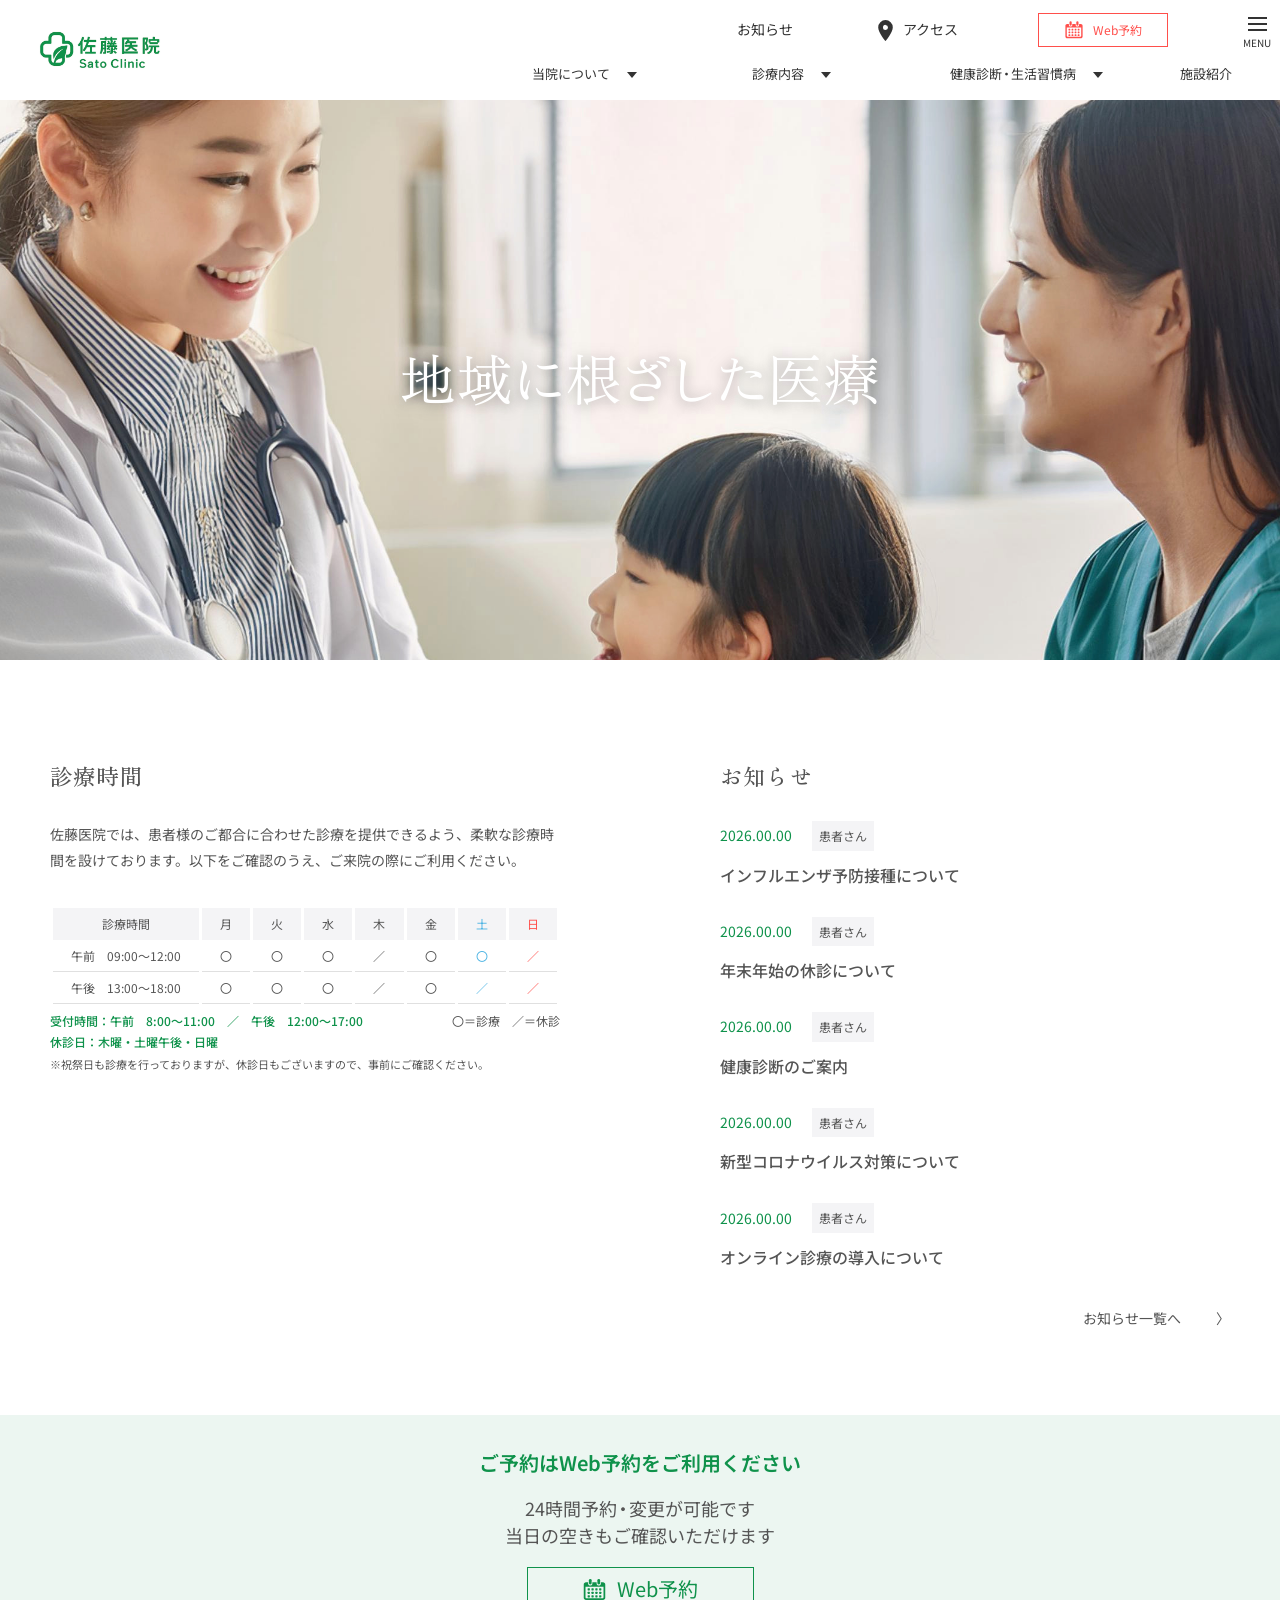
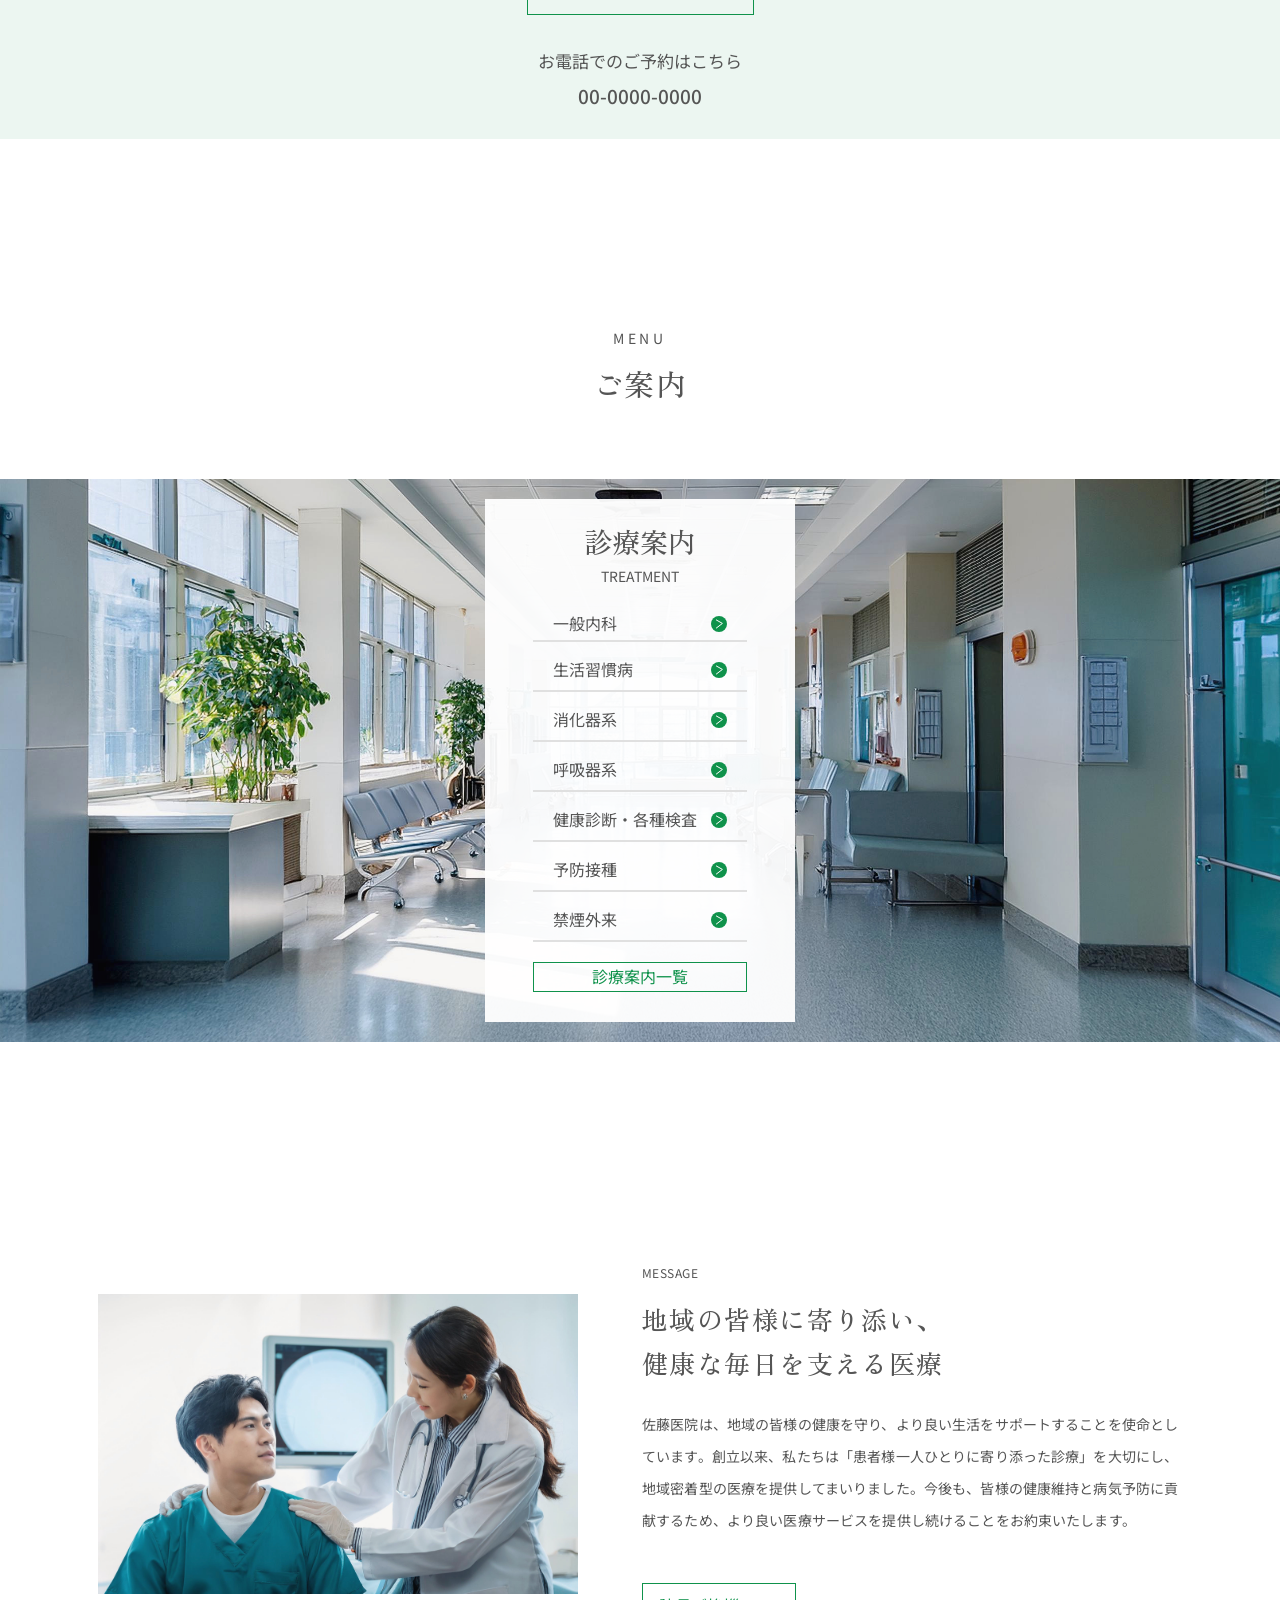
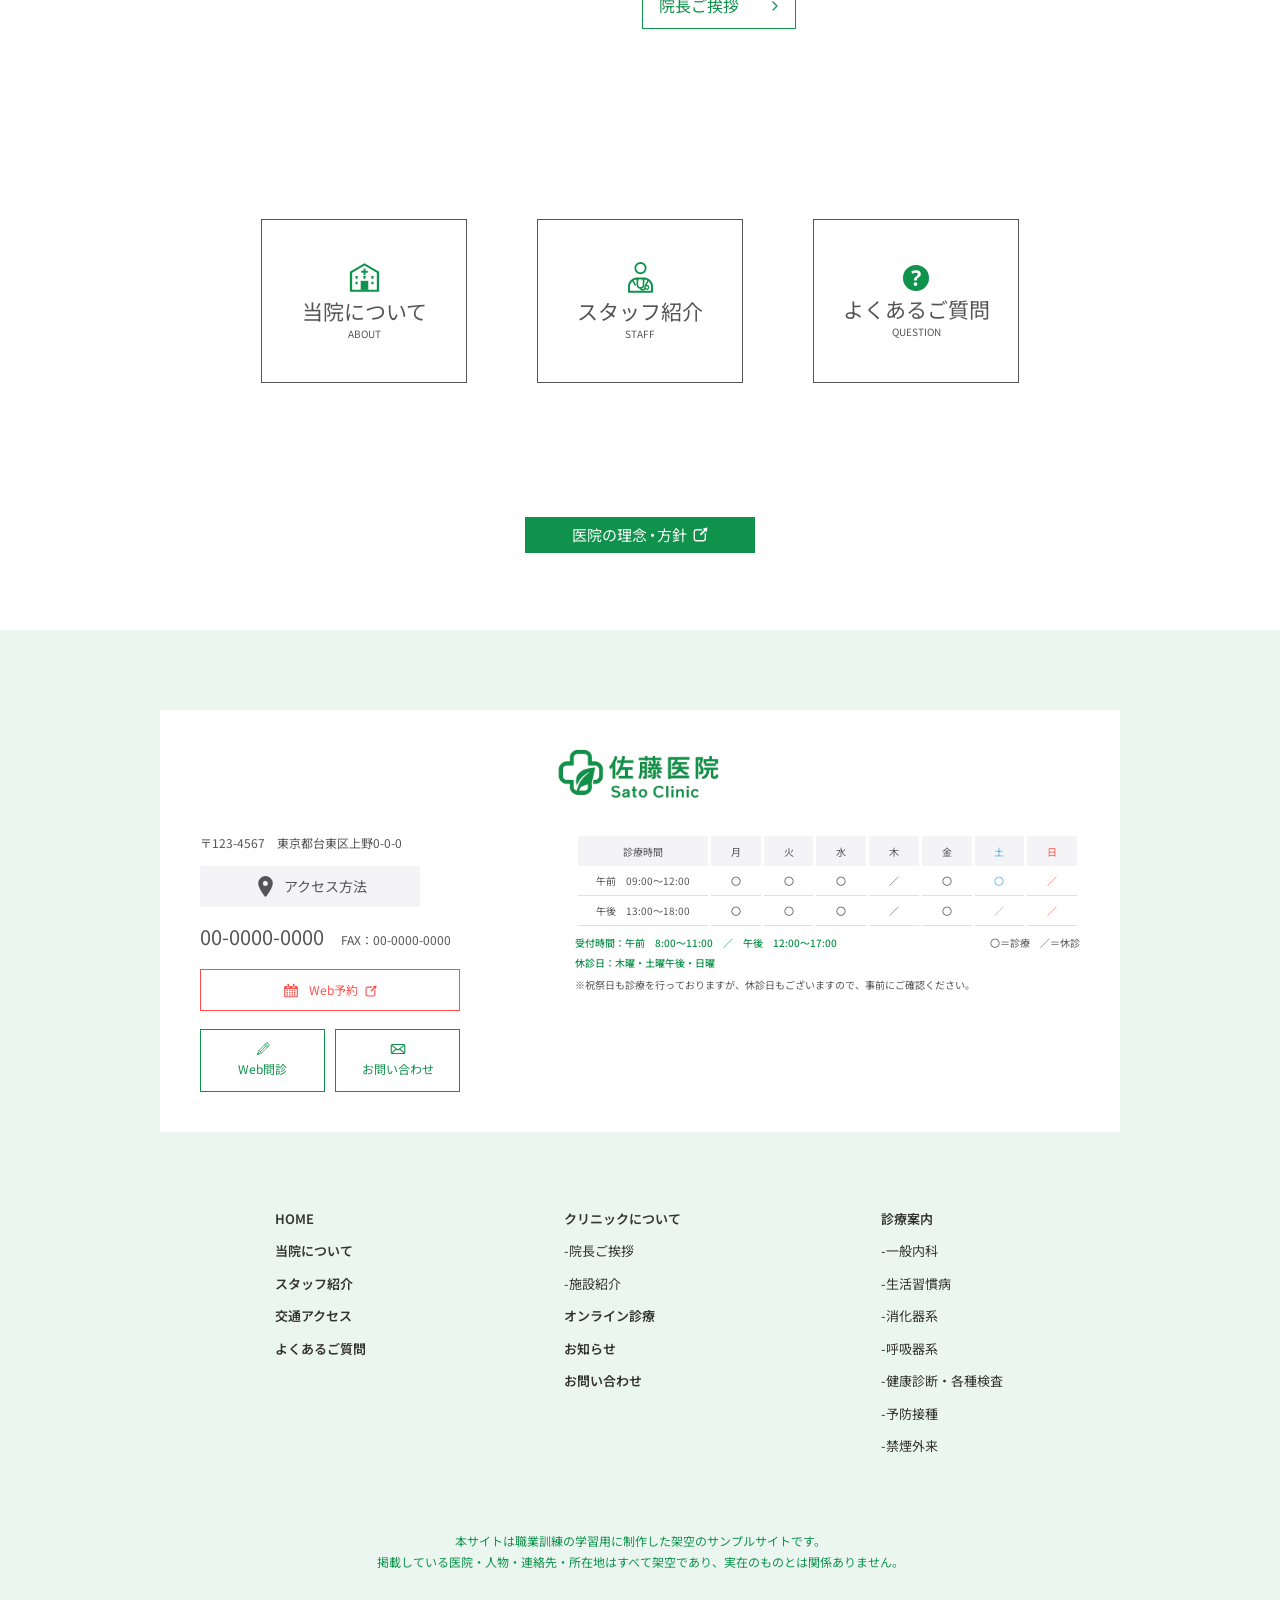
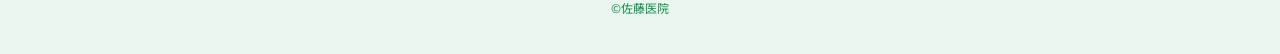
==== commit 0b6fc7d7: "コミット" ====
--- a/index.html
+++ b/index.html
@@ -1,6 +1,6 @@
 <!DOCTYPE html>
 <html lang="ja"><head><meta charset="UTF-8"><meta name="viewport" content="width=device-width, initial-scale=1.0"><meta name="description" content="佐藤医院は地域に根ざした医療を大切にするクリニックです。"><meta name="robots" content="noindex, nofollow">
-<title>ホーム | 佐藤医院 Sato Clinic</title><link rel="preconnect" href="https://fonts.googleapis.com"><link rel="preconnect" href="https://fonts.gstatic.com" crossorigin><link href="https://fonts.googleapis.com/css2?family=Noto+Sans+JP:wght@400;500;600;700&family=Zen+Old+Mincho:wght@400;500;600&display=swap" rel="stylesheet"><link rel="stylesheet" href="./css/style.css"></head>
+<title>ホーム | 佐藤医院 Sato Clinic</title><link rel="preconnect" href="https://fonts.googleapis.com"><link rel="preconnect" href="https://fonts.gstatic.com" crossorigin><link href="https://fonts.googleapis.com/css2?family=Noto+Sans+JP:wght@400;500;600;700&family=Zen+Old+Mincho:wght@400;500;600&display=swap" rel="stylesheet"><link rel="stylesheet" href="./css/style.css"><script src="./js/menu.js" defer></script></head>
 <body class="page-home"><header class="site-header" id="top">
  <a class="site-logo" href="index.html" aria-label="佐藤医院 トップページ"><img src="./assets/logo.png" width="140" height="42" alt="佐藤医院 Sato Clinic"></a>
  <div class="header-upper"><a href="news.html">お知らせ</a><a href="access.html" class="header-access"><svg class="svg-icon" viewBox="0 0 24 24" aria-hidden="true"><path fill="currentColor" d="M12 2a7 7 0 0 0-7 7c0 5 7 13 7 13s7-8 7-13a7 7 0 0 0-7-7Zm0 9.4A2.4 2.4 0 1 1 12 6.6a2.4 2.4 0 0 1 0 4.8Z"/></svg> アクセス</a><a class="book-button" href="webreservation.html"><img class="svg-icon" src="assets/web_reservation_calendar_clean.svg" alt="" aria-hidden="true"> Web予約</a></div>
@@ -23,7 +23,7 @@
  <div class="home-feature-links"><a href="about.html"><img class="feature-icon" style="transform:scale(.82)" src="assets/clinic_exterior_icon_reference_style.svg" alt="" aria-hidden="true"><span>当院について</span><small>ABOUT</small></a><a href="staff.html"><img class="feature-icon" style="transform:scale(1.08)" src="assets/staff_doctor_stethoscope_icon.svg" alt="" aria-hidden="true"><span>スタッフ紹介</span><small>STAFF</small></a><a href="faq.html"><img class="feature-icon feature-icon-faq" style="transform:scale(.9)" src="assets/faq_question_circle_simple.svg" alt="" aria-hidden="true"><span>よくあるご質問</span><small>QUESTION</small></a></div><a class="home-philosophy-link" href="about.html#philosophy"><span>医院の理念<span class="home-philosophy-dot">・</span>方針</span><img class="svg-icon" src="assets/external_site_link_icon_refined.svg" alt="" aria-hidden="true" width="15" height="15"></a></section></main><footer class="site-footer site-footer-with-notice"><div class="footer-contact"><div class="footer-contact-left">
  <p class="foot-address">〒123-4567　東京都台東区上野0-0-0</p><a class="foot-access" href="access.html"><svg class="svg-icon" viewBox="0 0 24 24" aria-hidden="true"><path fill="currentColor" d="M12 2a7 7 0 0 0-7 7c0 5 7 13 7 13s7-8 7-13a7 7 0 0 0-7-7Zm0 9.4A2.4 2.4 0 1 1 12 6.6a2.4 2.4 0 0 1 0 4.8Z"/></svg> アクセス方法</a>
  <p class="foot-phone">00-0000-0000 <span>FAX：00-0000-0000</span></p><a class="foot-reservation" href="webreservation.html"><img class="svg-icon" style="margin-right:3px" src="assets/web_reservation_calendar_clean.svg" alt="" aria-hidden="true"><span>Web予約</span><img class="svg-icon" style="width:12px;height:12px;transform:translateY(1px)" src="assets/external_site_link_icon_refined_red.svg" alt="" aria-hidden="true" width="12" height="12"></a>
- <div class="foot-small-actions"><a href="contact.html"><img class="svg-icon" src="assets/pencil_icon_outline_slender.svg" alt="" aria-hidden="true"><span>Web問診</span></a><a href="contact.html"><img class="svg-icon" src="assets/envelope_closed_icon.svg" alt="" aria-hidden="true"><span>お問い合わせ</span></a></div></div>
+ <div class="foot-small-actions"><a href="webquestionnaire.html"><img class="svg-icon" src="assets/pencil_icon_outline_slender.svg" alt="" aria-hidden="true"><span>Web問診</span></a><a href="contact.html"><img class="svg-icon" src="assets/envelope_closed_icon.svg" alt="" aria-hidden="true"><span>お問い合わせ</span></a></div></div>
  <div class="footer-contact-right"><a href="index.html" class="footer-brand"><img src="./assets/logo.png" width="187" height="56" alt="佐藤医院 Sato Clinic"></a><div class="schedule-wrap schedule-compact"><table class="schedule-table" aria-label="診療時間表"><thead><tr><th>診療時間</th><th>月</th><th>火</th><th>水</th><th>木</th><th>金</th><th class="saturday">土</th><th class="sunday">日</th></tr></thead>
  <tbody><tr><th>午前　09:00〜12:00</th><td>〇</td><td>〇</td><td>〇</td><td>／</td><td>〇</td><td class="saturday">〇</td><td class="sunday">／</td></tr>
  <tr><th>午後　13:00〜18:00</th><td>〇</td><td>〇</td><td>〇</td><td>／</td><td>〇</td><td class="saturday">／</td><td class="sunday">／</td></tr></tbody></table>
--- a/css/style.css
+++ b/css/style.css
@@ -25,7 +25,7 @@
 
 body {
     width: 100%;
-    min-width: 1440px;
+    min-width: 0;
     margin: 0;
     background: white;
     color: var(--body);
@@ -128,7 +128,7 @@
     z-index: 20;
     height: 100px;
     width: 100%;
-    min-width: 1440px;
+    min-width: 0;
     background: #fff;
     color: var(--ink);
     font-size: 13px;
@@ -179,6 +179,10 @@
     height: 25px
 }
 
+.header-upper > a.header-access {
+    gap: 5px
+}
+
 .book-button {
     height: 34px;
     width: 130px;
@@ -187,7 +191,7 @@
     display: flex;
     align-items: center;
     justify-content: center;
-    gap: 11px;
+    gap: 9px;
     font-size: 12px;
     transition: background .2s, color .2s
 }
@@ -315,7 +319,7 @@
 
 .all-menu {
     position: absolute;
-    top: 14px;
+    top: 16px;
     right: 5px;
     z-index: 35;
     width: 36px
@@ -505,7 +509,7 @@
     display: flex;
     align-items: center;
     justify-content: center;
-    gap: 8px;
+    gap: 6px;
     background: var(--pale);
     font-size: 14px
 }
@@ -534,7 +538,7 @@
     display: flex;
     align-items: center;
     justify-content: center;
-    gap: 9px;
+    gap: 7px;
     font-size: 12px
 }
 
@@ -817,7 +821,7 @@
     font-size: 56px;
     line-height: 1.5;
     color: #fff;
-    text-shadow: 0 2px 14px rgba(0, 0, 0, .17)
+    text-shadow: 0 2px 14px rgba(80, 80, 80, .54)
 }
 
 .hero-title>span {
@@ -834,15 +838,15 @@
 }
 
 .hero-title>span:nth-child(5) {
-    margin-left: -9px
+    margin-left: -6px
 }
 
 .hero-title>span:nth-child(6) {
-    margin-left: -13px
+    margin-left: -10px
 }
 
 .hero-title>span:nth-child(7) {
-    margin-left: -11px
+    margin-left: -8px
 }
 
 .hero-title>span:nth-child(8) {
@@ -1641,21 +1645,21 @@
 }
 
 .staff-card:nth-child(1) .staff-photo {
-    height: 407px;
-    left: -356.625px;
-    top: -34px
+    height: 440px;
+    left: -397px;
+    top: -43px
 }
 
 .staff-card:nth-child(2) .staff-photo {
-    height: 331px;
-    left: -293.125px;
-    top: -1px
+    height: 370px;
+    left: -342px;
+    top: -9px
 }
 
 .staff-card:nth-child(3) .staff-photo {
-    height: 330.286px;
-    left: -137px;
-    top: 0
+    height: 345px;
+    left: -149px;
+    top: -2px
 }
 
 .staff-card:nth-child(4) .staff-photo {
@@ -1733,6 +1737,10 @@
 }
 
 .staff-modal:target {
+    display: flex
+}
+
+.staff-modal.is-open {
     display: flex
 }
 
@@ -2630,15 +2638,19 @@
 body.sc-extra-page .sc-extra-input-with-icon input { margin-left: 0; width: 602px; padding-right: 51px; color-scheme: light; }
 body.sc-extra-page .sc-extra-input-with-icon input::-webkit-calendar-picker-indicator { position: absolute; z-index: 2; right: 15px; width: 30px; height: 30px; opacity: 0; cursor: pointer; }
 body.sc-extra-page .sc-extra-input-with-icon .sc-extra-calendar-icon { position: absolute; top: 10px; right: 24px; display: block; width: 28px; height: 28px; margin-top: 0; color: var(--sc-extra-accent); pointer-events: none; }
-body.sc-extra-page .sc-extra-calendar-icon svg { display: block; width: 100%; height: 100%; }
+body.sc-extra-page .sc-extra-calendar-icon img { display: block; width: 100%; height: 100%; object-fit: contain; }
 body.sc-extra-page .sc-extra-select-wrap { position: relative; width: 602px; margin-left: -1px; }
 body.sc-extra-page .sc-extra-select-wrap select { width: 602px; margin-left: 0; appearance: none; -webkit-appearance: none; padding-right: 48px; }
 body.sc-extra-page .sc-extra-select-wrap::after { content: ""; position: absolute; top: 20px; right: 18px; width: 8px; height: 8px; border-bottom: 1.5px solid var(--sc-extra-text); border-right: 1.5px solid var(--sc-extra-text); transform: rotate(45deg); pointer-events: none; }
 body.sc-extra-page .sc-extra-field-radio .sc-extra-field-label { margin-bottom: 2px; }
+body.sc-extra-page .sc-extra-field-radio.sc-extra-field-label-gap .sc-extra-field-label { margin-bottom: 6px; }
 body.sc-extra-page .sc-extra-option-grid { display: grid; gap: 12px 0; align-items: center; }
 body.sc-extra-page .sc-extra-option-grid.sc-extra-two-col { grid-template-columns: 260px 260px; }
 body.sc-extra-page .sc-extra-option-grid.sc-extra-three-col { grid-template-columns: repeat(3, 226px); }
 body.sc-extra-page .sc-extra-questionnaire-options.sc-extra-two-col { grid-template-columns: 252px 252px; }
+@media (min-width: 1200px) {
+    body.sc-extra-page.sc-extra-page-questionnaire .sc-extra-questionnaire-step-3 .sc-extra-field-radio .sc-extra-field-label { margin-bottom: 6px; }
+}
 body.sc-extra-page .sc-extra-choice { display: inline-flex; align-items: center; gap: 10px; height: 24px; width: fit-content; white-space: nowrap; cursor: pointer; color: var(--sc-extra-text); font-size: 16px; line-height: 24px; font-weight: 700; }
 body.sc-extra-page .sc-extra-choice input[type="radio"],
 body.sc-extra-page .sc-extra-choice input[type="checkbox"] { appearance: none; -webkit-appearance: none; position: relative; flex: 0 0 26px; width: 26px; height: 26px; padding: 0; margin: 0; transform: translate(-1px, 6px); border: 1px solid var(--sc-extra-text); border-radius: 50%; background: #ffffff; cursor: pointer; }
@@ -2720,3 +2732,419 @@
     letter-spacing: .02em;
     line-height: 14px
 }
+
+/* Responsive layouts only. Desktop layouts at 1200px and wider stay unchanged. */
+@media (max-width: 1199px) {
+    html { -webkit-text-size-adjust: 100%; text-size-adjust: 100%; }
+    body, body.sc-extra-page, .site-header { min-width: 0; }
+    main, section, article, nav, form, fieldset { min-width: 0; }
+
+    .home-intro {
+        height: auto;
+        padding: 99px 24px;
+        grid-template-columns: repeat(2, minmax(0, 510px));
+        column-gap: clamp(32px, 6vw, 160px);
+    }
+    .home-message { height: auto; padding: 120px 0 100px; }
+    .message-row {
+        width: min(1084px, calc(100% - 48px));
+        grid-template-columns: minmax(0, 480px) minmax(0, 1fr);
+        gap: 40px;
+    }
+    .message-photo { width: 100%; height: auto; aspect-ratio: 480 / 300; }
+    .home-feature-links { width: min(758px, calc(100% - 48px)); gap: 24px; margin-top: 100px; }
+    .home-feature-links > a { flex: 1; min-width: 0; width: auto; }
+    .home-philosophy-link { margin-top: 80px; }
+
+    .footer-contact { width: min(960px, calc(100% - 48px)); }
+    .footer-nav { width: min(730px, calc(100% - 48px)); }
+    .site-footer.site-footer-with-notice { min-height: 0; }
+    .footer-notice { width: calc(100% - 48px); }
+
+    .news-page-content { width: min(960px, calc(100% - 48px)); }
+    .news-card { width: 100%; }
+    .about-greeting { width: min(960px, calc(100% - 48px)); }
+    .about-feature-inner, .about-philosophy-inner { width: min(960px, calc(100% - 48px)); }
+    .about-feature-inner { grid-template-columns: minmax(0, 480px) minmax(0, 400px); gap: 40px; justify-content: space-between; }
+    .staff-description { width: min(880px, calc(100% - 48px)); }
+    .staff-grid { width: min(700px, calc(100% - 48px)); column-gap: 32px; justify-content: space-between; }
+    .treatment-index { width: min(960px, calc(100% - 48px)); }
+    .treatment-sections { width: min(880px, calc(100% - 48px)); }
+    .service-heading { width: 100%; }
+    .service-content { grid-template-columns: minmax(0, 416px) minmax(0, 376px); gap: 40px; padding-right: 0; }
+    .service-photo { width: 100%; height: auto; aspect-ratio: 416 / 200; }
+    .service-photo > img {
+        width: var(--service-mobile-width);
+        height: var(--service-mobile-height);
+        left: var(--service-mobile-left);
+        top: var(--service-mobile-top);
+    }
+
+    #internal .service-photo { --service-mobile-width: 157.225511%; --service-mobile-height: 186.873750%; --service-mobile-left: -1.215820%; --service-mobile-top: -33.238750%; }
+    #lifestyle .service-photo { --service-mobile-width: 139.242788%; --service-mobile-height: 165.500000%; --service-mobile-left: -0.030048%; --service-mobile-top: -37.500000%; }
+    #digestive .service-photo { --service-mobile-width: 110.216346%; --service-mobile-height: 131.000000%; --service-mobile-left: -10.156250%; --service-mobile-top: -10.000000%; }
+    #respiratory .service-photo { --service-mobile-width: 110.106556%; --service-mobile-height: 130.869506%; --service-mobile-left: -1.216980%; --service-mobile-top: -15.984625%; }
+    #checkup .service-photo { --service-mobile-width: 100.120192%; --service-mobile-height: 119.000000%; --service-mobile-left: -0.060096%; --service-mobile-top: 0.000000%; }
+    #vaccination .service-photo { --service-mobile-width: 120.312500%; --service-mobile-height: 143.000000%; --service-mobile-left: -16.406250%; --service-mobile-top: 0.000000%; }
+    #smoking .service-photo { --service-mobile-width: 142.608173%; --service-mobile-height: 169.500000%; --service-mobile-left: -0.030048%; --service-mobile-top: -35.500000%; }
+
+    .faq-content { width: min(880px, calc(100% - 48px)); }
+    .faq-answer { width: calc(100% - 64px); }
+    .faq-related a { max-width: 100%; }
+    .access-main { width: min(800px, calc(100% - 48px)); }
+    .access-information { width: 100%; }
+    .access-map { width: min(644px, 100%); }
+    .access-links { gap: 24px; }
+    .access-links a { width: auto; min-width: 0; flex: 1; }
+    .access-caution { white-space: normal; }
+    .contact-main { width: min(880px, calc(100% - 48px)); }
+    .contact-summary { width: 100%; }
+    .contact-form, .privacy-details { max-width: 100%; }
+
+    body.sc-extra-page .sc-extra-form-card { width: min(800px, calc(100% - 48px)); margin-inline: auto; }
+    body.sc-extra-page .sc-extra-page-intro { padding-inline: 24px; }
+    body.sc-extra-page .sc-extra-questionnaire-notes { width: min(688px, calc(100% - 48px)); }
+    body.sc-extra-page .sc-extra-questionnaire-notes p { white-space: normal; }
+    body.sc-extra-page .sc-extra-site-footer { padding-inline: 24px; }
+
+    body.sc-extra-page .sc-extra-menu-panel {
+        width: min(1280px, calc(100% - 48px));
+        padding: 80px 0 48px;
+        display: grid;
+        grid-template-columns: minmax(0, 1fr) minmax(0, 1.2fr);
+        gap: 48px;
+    }
+    body.sc-extra-page .sc-extra-menu-close { top: 20px; right: 0; width: 44px; height: 44px; }
+    body.sc-extra-page .sc-extra-menu-close span { top: 21px; left: 11px; }
+    body.sc-extra-page .sc-extra-menu-navigation {
+        position: static;
+        display: grid;
+        grid-template-columns: repeat(2, minmax(0, 1fr));
+        gap: 24px;
+    }
+    body.sc-extra-page .sc-extra-menu-column,
+    body.sc-extra-page .sc-extra-menu-pill { width: 100%; }
+    body.sc-extra-page .sc-extra-menu-information { position: static; width: auto; min-width: 0; }
+    body.sc-extra-page .sc-extra-menu-actions { margin-left: 0; }
+    body.sc-extra-page .sc-extra-menu-action { flex: 1; min-width: 0; }
+    body.sc-extra-page .sc-extra-menu-action svg { flex: none; }
+    body.sc-extra-page .sc-extra-hours-head,
+    body.sc-extra-page .sc-extra-hours-row { grid-template-columns: minmax(110px, 2.5fr) repeat(7, minmax(0, 1fr)); column-gap: 2px; }
+    body.sc-extra-page .sc-extra-hours-note { flex-wrap: wrap; white-space: normal; gap: 4px 12px; }
+    body.sc-extra-page .sc-extra-holiday-note { white-space: normal; }
+}
+
+@media (max-width: 1100px) {
+    .site-header { height: 80px; }
+    .site-logo { top: 20px; left: 24px; }
+    .primary-nav { display: none; }
+    .header-upper { top: 23px; right: 88px; gap: 24px; }
+    .all-menu { top: 20px; right: 24px; }
+    .all-menu > .site-menu-link { min-width: 44px; min-height: 44px; margin-left: -4px; transform: translateY(5.5px); }
+    .page-title { height: auto; padding: 64px 24px 44px; }
+    .hero { height: 480px; }
+    .hero-title { top: 50%; transform: translate(-50%, -50%); }
+    .home-intro { grid-template-columns: minmax(0, 640px); row-gap: 56px; }
+    .message-row { max-width: 640px; grid-template-columns: minmax(0, 1fr); gap: 32px; }
+    .guide-head { height: auto; padding: 80px 24px 48px; }
+    .guide-photo { background-size: cover; background-position: center; }
+
+    .footer-contact { max-width: 640px; padding: 120px 32px 32px; grid-template-columns: minmax(0, 1fr); gap: 32px; }
+    .footer-contact-left { padding-top: 0; display: flex; flex-direction: column; align-items: center; }
+    .footer-contact-right { padding-top: 0; }
+    .footer-brand { top: 32px; }
+    .footer-nav { max-width: 640px; grid-template-columns: repeat(3, minmax(0, 1fr)); gap: 24px; }
+    .footer-nav > div { min-width: 0; }
+    .schedule-remarks { flex-wrap: wrap; }
+    .schedule-notes { flex: 0 1 auto; white-space: normal; }
+    .schedule-legend { flex: none; }
+
+    .about-greeting { height: auto; display: flex; flex-direction: column; gap: 32px; margin-bottom: 64px; }
+    .greeting-copy, .greeting-copy > p:not(.greeting-signature) { width: 100%; }
+    .about-greeting > .about-photo-greeting {
+        position: relative; left: auto; top: auto;
+        width: min(336px, 100%); height: auto;
+        aspect-ratio: 336 / 352; align-self: center;
+        -webkit-mask-image: linear-gradient(to right, transparent 14.4286%, #000 36.9048%);
+        mask-image: linear-gradient(to right, transparent 14.4286%, #000 36.9048%);
+    }
+    .about-feature, .about-future, .about-feature:nth-of-type(4) { height: auto; padding: 64px 0; }
+    .about-feature-inner { grid-template-columns: minmax(0, 1fr) minmax(0, 396px); }
+    .about-feature-inner > .about-photo { width: 100%; height: auto; aspect-ratio: 396 / 292; }
+    .about-photo > img {
+        width: var(--about-mobile-width);
+        height: var(--about-mobile-height);
+        left: var(--about-mobile-left);
+        top: var(--about-mobile-top);
+    }
+    .about-photo-greeting { --about-mobile-width: 183.190179%; --about-mobile-height: 100.000000%; --about-mobile-left: -60.416667%; --about-mobile-top: 0.000000%; }
+    .about-photo-approach { --about-mobile-width: 187.373737%; --about-mobile-height: 145.205479%; --about-mobile-left: -87.373737%; --about-mobile-top: -17.808219%; }
+    .about-photo-community { --about-mobile-width: 129.040404%; --about-mobile-height: 100.000000%; --about-mobile-left: -7.070707%; --about-mobile-top: 0.000000%; }
+    .about-photo-family { --about-mobile-width: 181.313131%; --about-mobile-height: 140.508904%; --about-mobile-left: -81.313131%; --about-mobile-top: -21.795548%; }
+    .about-photo-team { --about-mobile-width: 129.040404%; --about-mobile-height: 100.000000%; --about-mobile-left: 0.000000%; --about-mobile-top: 0.000000%; }
+    .about-photo-future { --about-mobile-width: 129.040404%; --about-mobile-height: 100.000000%; --about-mobile-left: -11.363636%; --about-mobile-top: 0.000000%; }
+    .about-photo-facility { --about-mobile-width: 132.575758%; --about-mobile-height: 102.739726%; --about-mobile-left: -16.414141%; --about-mobile-top: -1.369863%; }
+    .about-photo-family, .about-future .about-feature-inner > .about-photo { transform: none; }
+    .about-philosophy { height: auto; padding: 64px 24px; }
+    .about-philosophy-inner { width: 100%; }
+    .about-facilities { padding: 80px 0 100px; }
+    .facility-grid { width: min(904px, calc(100% - 48px)); grid-template-columns: repeat(2, minmax(0, 1fr)); gap: 64px 40px; }
+    .facility-grid figure { left: 0; min-width: 0; }
+    .facility-grid .about-photo-facility { top: 0; width: 100%; height: auto; aspect-ratio: 396 / 292; }
+    .facility-grid figcaption { margin-top: 30px; }
+    .staff-main { padding-bottom: 100px; }
+    .treatment-index { grid-template-columns: repeat(2, minmax(0, 1fr)); gap: 20px; }
+    .service-heading { height: auto; min-height: 60px; padding: 16px 24px; }
+    .service-content p { transform: none; }
+    .contact-summary { padding: 32px; }
+
+    body.sc-extra-page .sc-extra-form-card { padding-inline: clamp(24px, 7vw, 100px); }
+    body.sc-extra-page .sc-extra-text-input,
+    body.sc-extra-page .sc-extra-text-area,
+    body.sc-extra-page .sc-extra-input-with-icon,
+    body.sc-extra-page .sc-extra-input-with-icon input,
+    body.sc-extra-page .sc-extra-select-wrap,
+    body.sc-extra-page .sc-extra-select-wrap select,
+    body.sc-extra-page .sc-extra-confirm-button { width: 100%; max-width: 100%; margin-left: 0; min-width: 0; }
+    body.sc-extra-page .sc-extra-option-grid.sc-extra-two-col,
+    body.sc-extra-page .sc-extra-questionnaire-options.sc-extra-two-col { grid-template-columns: repeat(2, minmax(0, 1fr)); gap: 16px; }
+    body.sc-extra-page .sc-extra-option-grid.sc-extra-three-col { grid-template-columns: repeat(3, minmax(0, 1fr)); gap: 16px; }
+    body.sc-extra-page .sc-extra-choice { width: 100%; height: auto; min-height: 44px; white-space: normal; }
+    body.sc-extra-page .sc-extra-choice span { min-width: 0; transform: none; }
+    body.sc-extra-page .sc-extra-choice input[type="radio"],
+    body.sc-extra-page .sc-extra-choice input[type="checkbox"] { transform: none; }
+    body.sc-extra-page .sc-extra-field-radio .sc-extra-field-label { margin-bottom: 14px; }
+    body.sc-extra-page .sc-extra-field-radio.sc-extra-field-label-gap .sc-extra-field-label { margin-bottom: 14px; }
+    body.sc-extra-page .sc-extra-step-heading { height: auto; min-height: 56px; white-space: normal; }
+    body.sc-extra-page .sc-extra-step-heading > span:last-child { min-width: 0; }
+    body.sc-extra-page .sc-extra-menu-panel { max-width: 900px; grid-template-columns: minmax(0, 1fr); gap: 40px; }
+}
+
+@media (max-width: 767px) {
+    html { scroll-padding-top: 24px; }
+    .site-header { height: 76px; }
+    .site-logo { top: 20px; left: 16px; width: 120px; height: 36px; }
+    .site-logo img { width: 120px; height: 36px; }
+    .header-upper { top: 18px; right: 76px; }
+    .header-upper > a:not(.book-button) { display: none; }
+    .book-button { width: 110px; height: 40px; gap: 6px; }
+    .all-menu { top: 18px; right: 16px; }
+    .all-menu > .site-menu-link { transform: translateY(2.5px); }
+    .page-title { padding: 48px 20px 32px; }
+    .page-title h1 { font-size: 28px; }
+    .hero { height: 420px; }
+    .hero-slide { top: 0; left: 0; width: 100%; height: 100%; object-position: 65% center; }
+    .hero-title { top: 50%; transform: translate(-50%, -50%) scale(.7142857); }
+    .home-intro { padding: 64px 20px; }
+    .reservation-strip { padding: 32px 20px; }
+    .reservation-strip h2 { font-size: 18px; }
+    .reservation-strip > p { font-size: 16px; }
+    .guide-head { padding: 64px 20px 32px; }
+    .guide-photo { height: auto; padding: 24px 20px; }
+    .guide-panel { width: min(310px, 100%); height: auto; min-height: 523px; padding-inline: 32px; }
+    .home-message { padding: 64px 0; }
+    .message-row { width: calc(100% - 40px); }
+    .message-text .section-mincho { font-size: 24px; }
+    .home-feature-links { width: calc(100% - 40px); display: grid; grid-template-columns: repeat(2, minmax(0, 1fr)); gap: 12px; margin-top: 56px; }
+    .home-feature-links > a { height: 148px; }
+    .home-feature-links > a:last-child { grid-column: 1 / -1; }
+    .home-feature-links > a span:not(.question-icon) { font-size: 18px; }
+    .home-philosophy-link { margin-top: 48px; }
+
+    .site-footer { height: auto; padding: 56px 0 32px; }
+    .footer-contact { width: calc(100% - 32px); padding: 112px 16px 16px; }
+    .footer-brand { top: 28px; }
+    .foot-address { white-space: normal; text-align: center; }
+    .foot-phone { white-space: normal; text-align: center; }
+    .foot-phone span { display: block; margin-left: 0; }
+    .foot-reservation, .foot-small-actions { max-width: 100%; }
+    .foot-small-actions a { flex: 1; min-width: 0; }
+    .footer-nav { width: calc(100% - 40px); grid-template-columns: repeat(2, minmax(0, 1fr)); margin-top: 48px; gap: 28px 20px; }
+    .footer-nav > div:last-child { grid-column: 1 / -1; display: grid; grid-template-columns: repeat(2, minmax(0, 1fr)); gap: 12px 20px; }
+    .footer-nav > div:last-child > b { grid-column: 1 / -1; }
+    .footer-notice { width: calc(100% - 40px); margin-top: 56px; }
+    .schedule-wrap { min-width: 0; width: 100%; }
+    .schedule-table, .schedule-compact .schedule-table { font-size: 10px; border-spacing: 1px 0; }
+    .schedule-table thead th:first-child,
+    .schedule-compact .schedule-table thead th:first-child { width: 104px; }
+    .schedule-remarks, .schedule-compact .schedule-remarks { flex-direction: column; gap: 4px; }
+    .schedule-notes { white-space: normal; }
+
+    .news-page-content, .staff-description, .treatment-index, .treatment-sections,
+    .faq-content, .access-main, .contact-main { width: calc(100% - 40px); }
+    .news-page-content, .faq-content, .access-main, .contact-main { margin-top: 32px; margin-bottom: 80px; }
+    .news-filters { flex-wrap: wrap; gap: 12px; margin-bottom: 56px; }
+    .news-card { margin-bottom: 40px; padding-bottom: 32px; }
+    .news-card .news-meta { gap: 20px; }
+
+    .about-greeting { width: calc(100% - 40px); margin-top: 24px; }
+    .about-feature, .about-future, .about-feature:nth-of-type(4) { padding: 56px 0; }
+    .about-feature-inner { width: calc(100% - 40px); grid-template-columns: minmax(0, 1fr); gap: 32px; }
+    .about-feature-inner > .about-photo { width: min(396px, 100%); justify-self: center; }
+    .about-feature-copy h2 { font-size: 25px; }
+    .about-philosophy { padding: 56px 20px; }
+    .about-philosophy h2 { font-size: 26px; }
+    .philosophy-lists { grid-template-columns: minmax(0, 1fr); gap: 0; }
+    .philosophy-lists li { padding-inline: 12px; }
+    .philosophy-lists ol + ol li:first-child { border-top: 0; }
+    .philosophy-lists h3 { font-size: 20px; }
+    .about-facilities { padding: 64px 0 80px; }
+    .facility-header { margin-bottom: 40px; }
+    .facility-grid { width: calc(100% - 40px); gap: 40px 20px; }
+    .facility-grid figcaption { margin-top: 16px; }
+    .staff-description { margin: 32px auto 48px; }
+    .staff-grid { row-gap: 48px; }
+    .staff-main { padding-bottom: 80px; }
+
+    .treatment-index { margin-top: 24px; margin-bottom: 56px; gap: 12px; }
+    .treatment-index a { min-width: 0; font-size: 17px; white-space: normal; }
+    .treatment-index a > span:not(.treatment-label) { flex: none; }
+    .service-section { margin-bottom: 80px; }
+    .service-heading { padding: 14px 20px; font-size: 22px; }
+    .service-content { grid-template-columns: minmax(0, 1fr); gap: 24px; margin-top: 24px; }
+    .service-photo { max-width: 416px; justify-self: center; }
+
+    .faq-group, .faq-group:first-of-type, .faq-group:nth-of-type(3) { margin-top: 64px; }
+    .faq-group h2 { font-size: 24px; }
+    .faq-list { margin-top: 24px; }
+    .faq-item summary { padding: 16px 0; min-height: 72px; }
+    .faq-item summary > b, .faq-chevron { flex: none; }
+    .faq-answer { width: 100%; padding-left: 30px; }
+    .faq-related { gap: 20px; }
+    .faq-related a { width: 100%; font-size: 16px; }
+    .faq-outro { margin-top: 64px; }
+    .access-map { height: 240px; }
+    .access-information > div { height: auto; padding: 20px 0; grid-template-columns: minmax(0, 1fr); gap: 8px; }
+    .access-information dd { font-size: 16px; }
+    .access-links { flex-direction: column; gap: 12px; }
+    .access-links a { width: 100%; }
+    .access-method { margin-top: 64px; }
+    .access-method h2 { font-size: 24px; }
+    .access-method p, .access-caution { font-size: 16px; }
+    .access-caution { margin-top: 64px; }
+
+    .contact-summary { min-height: 0; padding: 24px 16px; }
+    .contact-telephone { flex-direction: column; gap: 4px; }
+    .contact-details { flex-direction: column; gap: 24px; }
+    .contact-details > div:first-child { width: 100%; }
+    .contact-details p { display: grid; grid-template-columns: 60px minmax(0, 1fr); gap: 8px; align-items: start; white-space: normal; line-height: 22px; margin-bottom: 8px; }
+    .contact-details b { margin-right: 0; }
+    .contact-quick { align-self: stretch; }
+    .contact-quick a { width: 100%; }
+    .contact-steps { width: 100%; margin: 56px auto; }
+    .contact-steps:before { width: 50%; left: 25%; }
+    .contact-steps > div { font-size: 16px; }
+    .contact-form, .privacy-details { width: 100%; }
+    .contact-form input:not([type='checkbox']), .contact-form select, .contact-form textarea { font-size: 16px; }
+
+    body.sc-extra-page .sc-extra-back-strip,
+    body.sc-extra-page .sc-extra-brand-strip { padding-left: 20px; }
+    body.sc-extra-page .sc-extra-page-intro { padding: 32px 20px 0; }
+    body.sc-extra-page .sc-extra-page-intro h1 { font-size: 28px; }
+    body.sc-extra-page .sc-extra-form-card { width: calc(100% - 32px); margin: 32px auto 0; padding: 32px 20px 40px; }
+    body.sc-extra-page .sc-extra-step-heading { font-size: 22px; line-height: 1.5; gap: 12px; }
+    body.sc-extra-page .sc-extra-step-number { flex-basis: 44px; width: 44px; height: 44px; font-size: 22px; }
+    body.sc-extra-page legend.sc-extra-field-label { float: none; }
+    body.sc-extra-page .sc-extra-reservation-step-2,
+    body.sc-extra-page .sc-extra-reservation-step-3,
+    body.sc-extra-page .sc-extra-questionnaire-step-2,
+    body.sc-extra-page .sc-extra-questionnaire-step-3 { margin-top: 56px; }
+    body.sc-extra-page .sc-extra-confirm-button { margin-top: 40px; }
+    body.sc-extra-page .sc-extra-questionnaire-notes { width: calc(100% - 40px); margin-top: 40px; }
+    body.sc-extra-page .sc-extra-site-footer { padding-inline: 20px; font-size: 12px; }
+    body.sc-extra-page .sc-extra-menu-panel { width: calc(100% - 40px); }
+    body.sc-extra-page .sc-extra-menu-actions { gap: 10px; }
+    body.sc-extra-page .sc-extra-menu-action { gap: 8px; font-size: 14px; height: 60px; }
+    body.sc-extra-page .sc-extra-action-questionnaire { font-size: 14px; }
+    body.sc-extra-page .sc-extra-hours-head,
+    body.sc-extra-page .sc-extra-hours-row { grid-template-columns: 104px repeat(7, minmax(0, 1fr)); column-gap: 1px; }
+    body.sc-extra-page .sc-extra-hours-head span,
+    body.sc-extra-page .sc-extra-hours-row span { font-size: 10px; }
+}
+
+@media (max-width: 767px), (max-width: 1199px) and (max-height: 600px) {
+    .staff-modal .staff-modal-content { width: calc(100% - 32px); max-width: 682px; height: auto; max-height: calc(100vh - 32px); max-height: calc(100dvh - 32px); flex-direction: column; overflow-y: auto; }
+    :is(#staff-profile-1, #staff-profile-2, #staff-profile-3, #staff-profile-4) .staff-modal-copy { width: 100%; margin: 0; padding: 24px; display: block; order: 2; flex: none; }
+    :is(#staff-profile-1, #staff-profile-2, #staff-profile-3, #staff-profile-4) .staff-modal-copy blockquote { position: static; margin: 24px 0 0; }
+    :is(#staff-profile-1, #staff-profile-2, #staff-profile-3, #staff-profile-4) .staff-modal-photo { position: relative; inset: auto; width: 100%; height: 240px; flex: none; order: 1; -webkit-mask-image: none; mask-image: none; }
+    :is(#staff-profile-1, #staff-profile-2, #staff-profile-3, #staff-profile-4) .staff-modal-photo img { inset: 0; width: 100%; height: 100%; object-fit: cover; }
+    #staff-profile-1 .staff-modal-photo img { object-position: 70% center; }
+    #staff-profile-2 .staff-modal-photo img { object-position: 75% center; }
+    #staff-profile-3 .staff-modal-photo img { object-position: 50% center; }
+    #staff-profile-4 .staff-modal-photo img { object-position: 25% center; }
+    .staff-modal-copy h2 { font-size: 28px; }
+    .modal-close { width: 44px; height: 44px; }
+
+}
+
+@media (max-width: 767px) {
+    #staff-profile-1 .staff-modal-photo { width: 250px; max-width: 100%; height: 330px; margin: 0 auto; }
+    #staff-profile-1 .staff-modal-photo img { inset: auto; left: -397px; top: -43px; width: auto; height: 440px; object-fit: initial; }
+    :is(#staff-profile-2, #staff-profile-3, #staff-profile-4) .staff-modal-photo { width: 250px; max-width: 100%; height: 330px; margin: 0 auto; }
+    #staff-profile-2 .staff-modal-photo img { inset: auto; left: -342px; top: -9px; width: auto; height: 370px; object-fit: initial; }
+    #staff-profile-3 .staff-modal-photo img { inset: auto; left: -149px; top: -2px; width: auto; height: 345px; object-fit: initial; }
+    #staff-profile-4 .staff-modal-photo img { inset: auto; left: -41.125px; top: 0; width: auto; height: 411px; object-fit: initial; }
+}
+
+@media (max-width: 599px) {
+    .staff-grid { grid-template-columns: 250px; justify-content: center; }
+    .facility-grid { grid-template-columns: minmax(0, 1fr); max-width: 396px; }
+    body.sc-extra-page .sc-extra-option-grid.sc-extra-two-col,
+    body.sc-extra-page .sc-extra-questionnaire-options.sc-extra-two-col,
+    body.sc-extra-page .sc-extra-option-grid.sc-extra-three-col { grid-template-columns: minmax(0, 1fr); gap: 10px; }
+    body.sc-extra-page .sc-extra-menu-navigation { grid-template-columns: minmax(0, 1fr); gap: 24px; }
+    body.sc-extra-page .sc-extra-menu-actions { flex-direction: column; }
+    body.sc-extra-page .sc-extra-menu-action { flex-basis: auto; }
+}
+
+@media (max-width: 479px) {
+    .treatment-index { grid-template-columns: minmax(0, 1fr); grid-auto-rows: 64px; }
+}
+
+@media (max-width: 379px) {
+    .site-logo { left: 12px; top: 22px; width: 104px; height: 31.2px; }
+    .site-logo img { width: 104px; height: 31.2px; }
+    .header-upper { right: 68px; }
+    .book-button { width: 104px; }
+    .all-menu { right: 12px; }
+}
+
+
+/* Reuse menuopen.html in a top-layer overlay without changing its layout. */
+.site-menu-overlay {
+    position: fixed;
+    inset: 0;
+    width: 100vw;
+    height: 100vh;
+    height: 100dvh;
+    max-width: none;
+    max-height: none;
+    margin: 0;
+    padding: 0;
+    border: 0;
+    overflow: hidden;
+    background: #f8fcfa;
+    clip-path: inset(0 0 0 100%);
+    transition: clip-path 400ms ease;
+}
+
+.site-menu-overlay.is-visible {
+    clip-path: inset(0);
+}
+
+@media (prefers-reduced-motion: reduce) {
+    .site-menu-overlay {
+        transition-duration: 0s;
+    }
+}
+
+.site-menu-overlay::backdrop {
+    background: transparent;
+}
+
+.site-menu-frame {
+    display: block;
+    width: 100%;
+    height: 100%;
+    border: 0;
+}
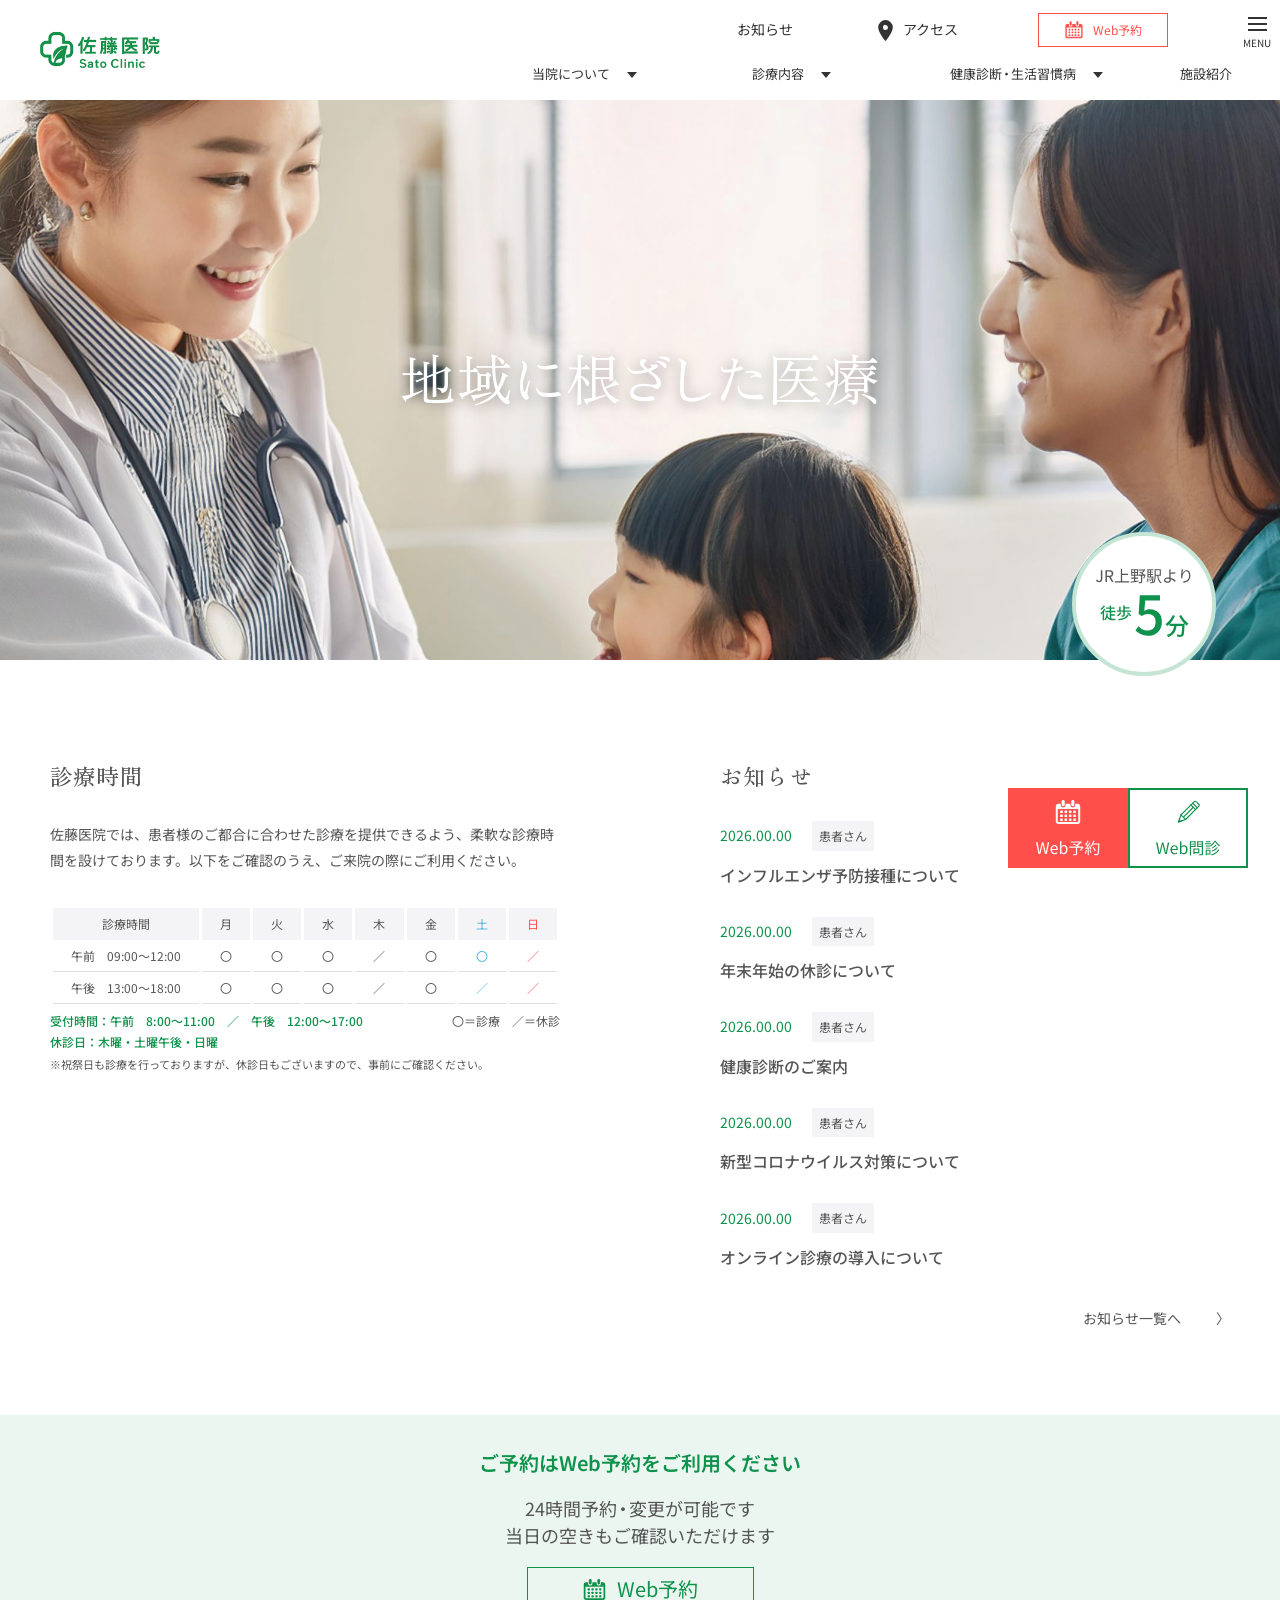
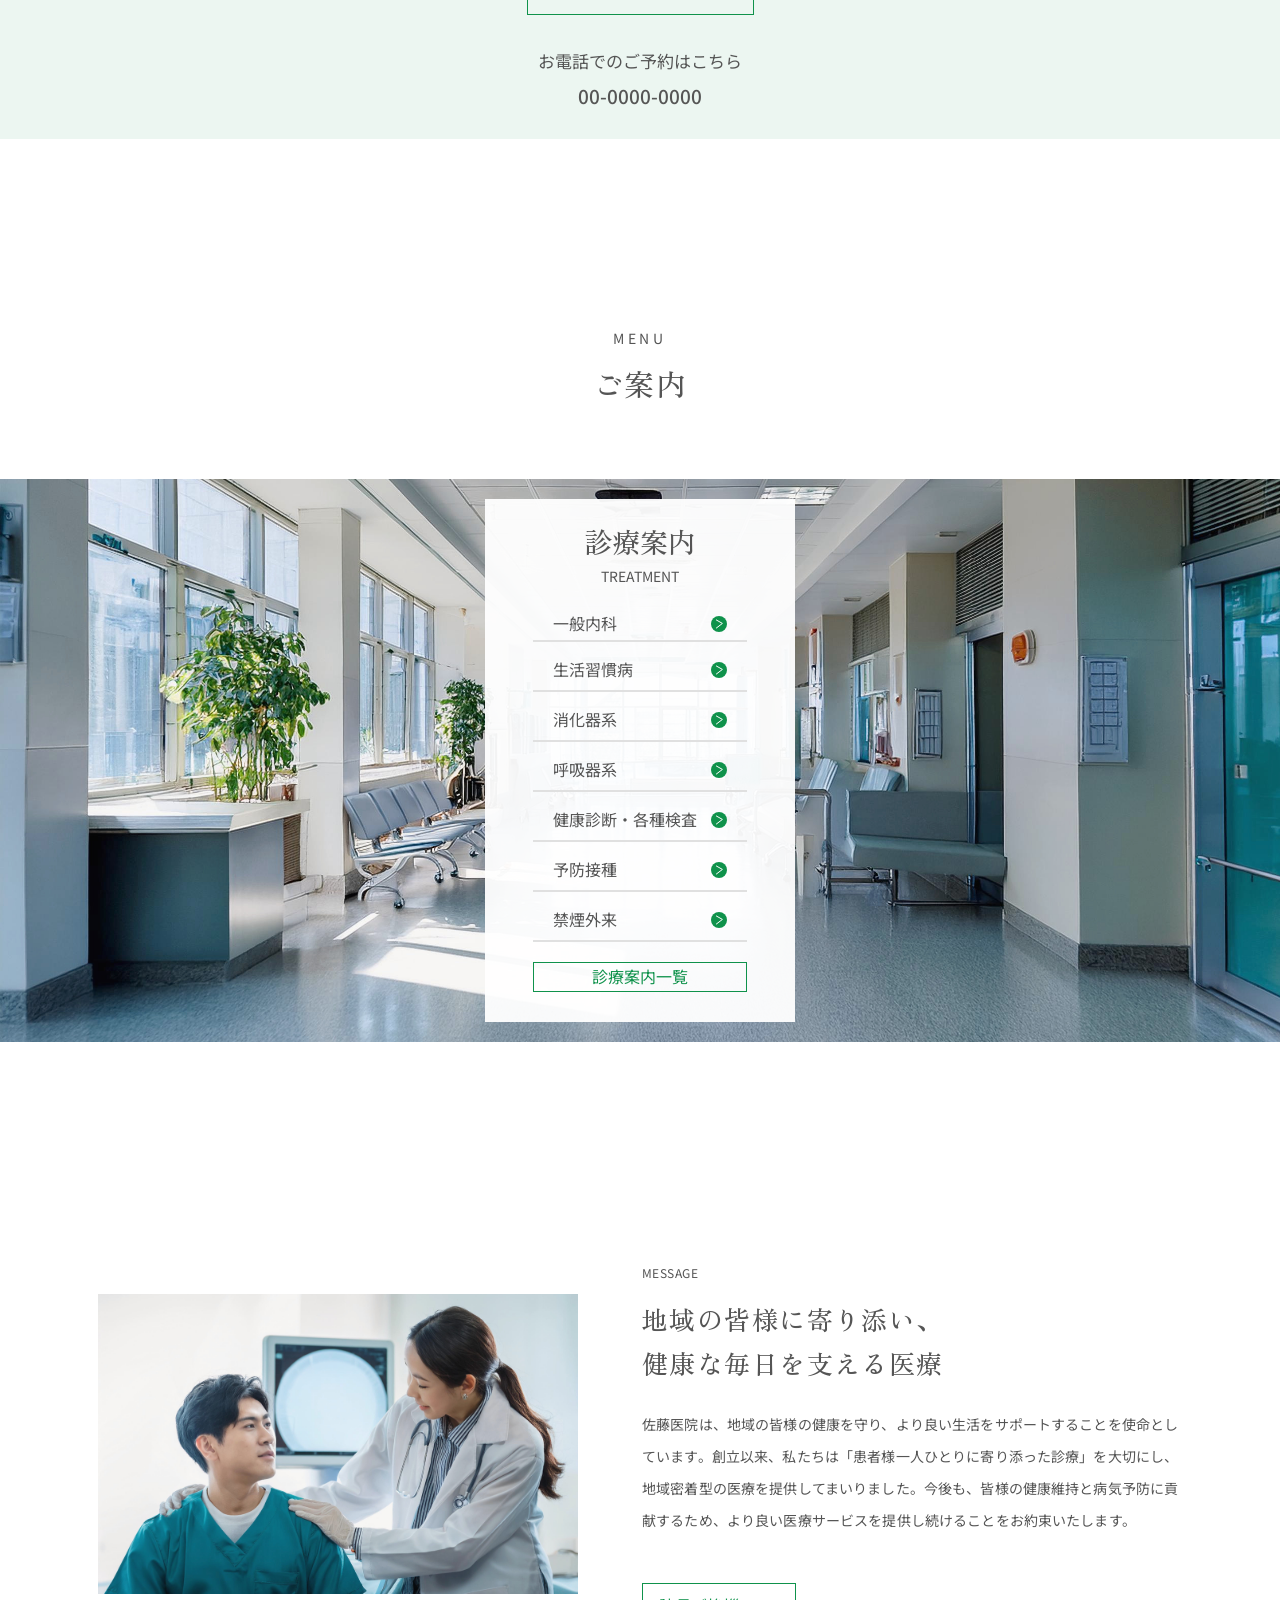
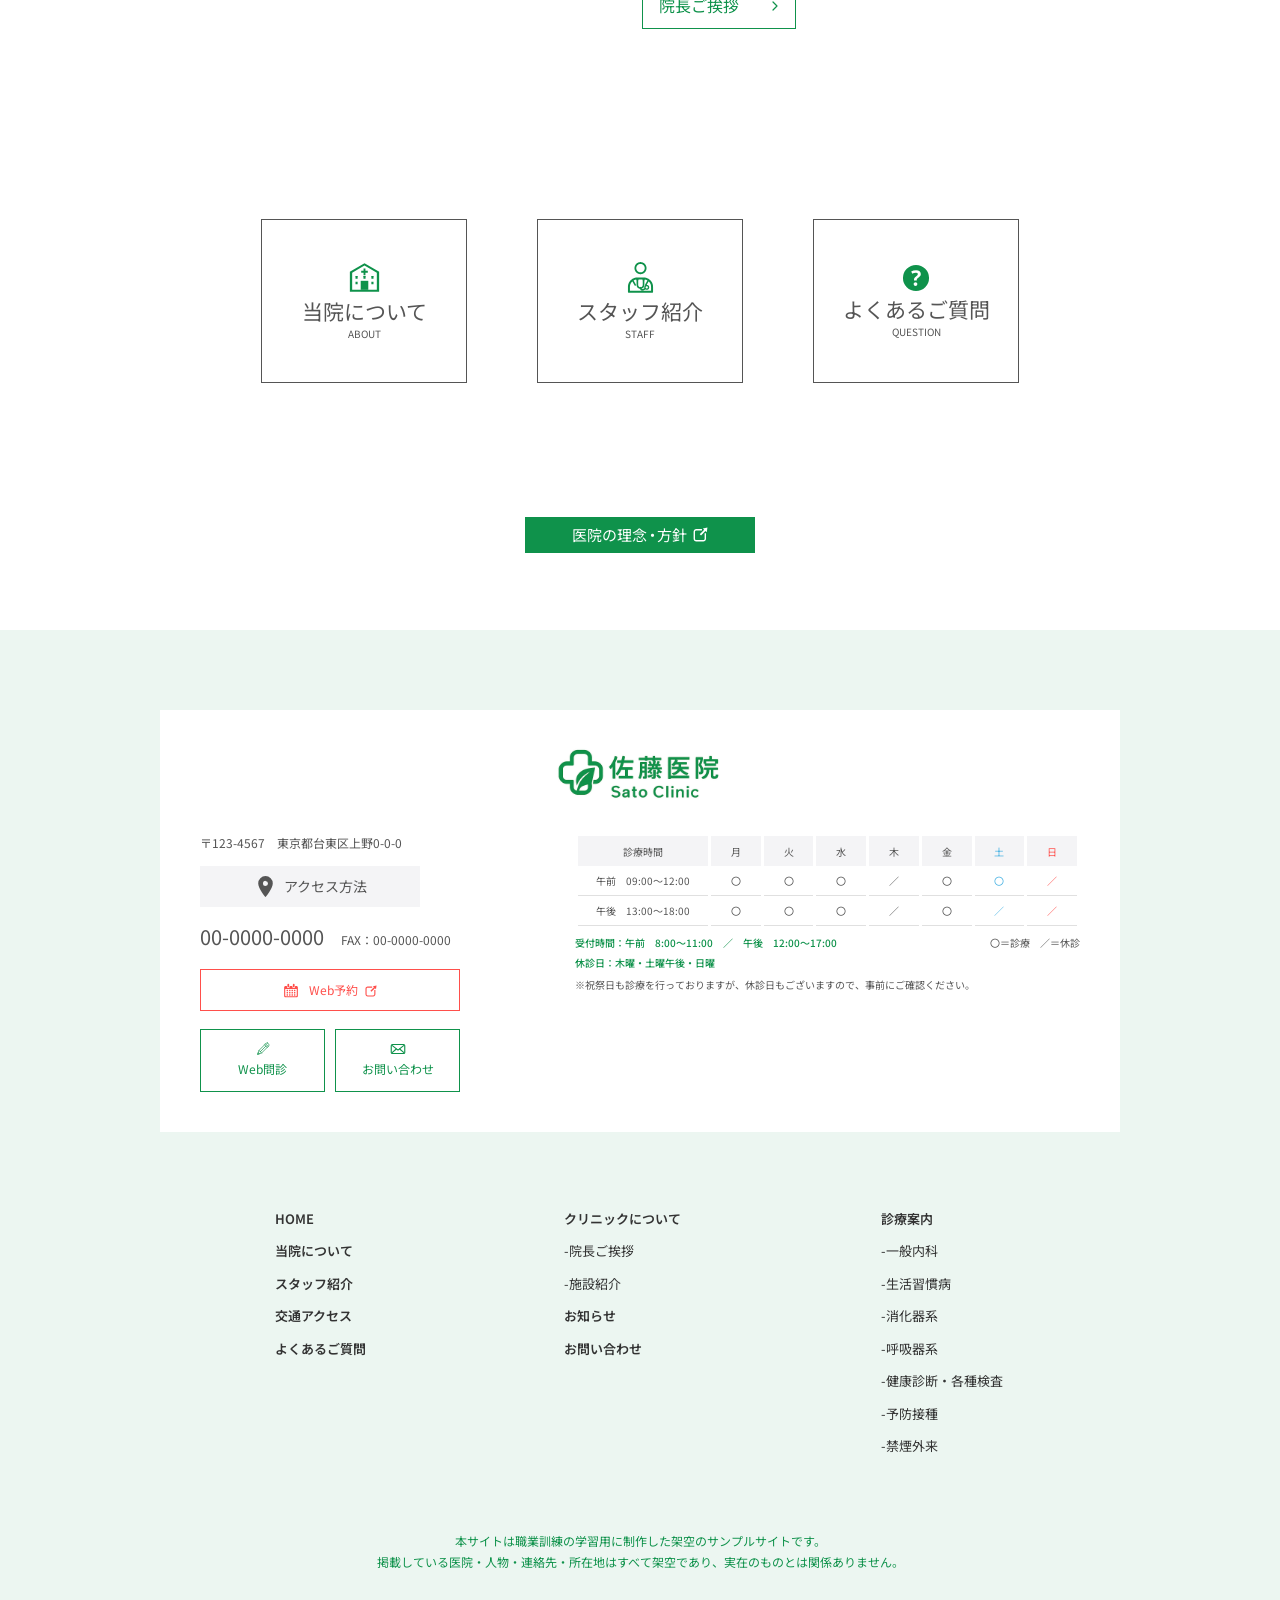
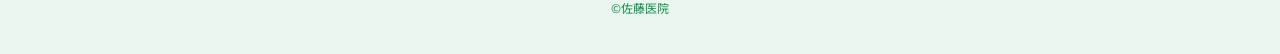
==== commit b72be6a8: "コミット" ====
--- a/index.html
+++ b/index.html
@@ -6,11 +6,11 @@
  <div class="header-upper"><a href="news.html">お知らせ</a><a href="access.html" class="header-access"><svg class="svg-icon" viewBox="0 0 24 24" aria-hidden="true"><path fill="currentColor" d="M12 2a7 7 0 0 0-7 7c0 5 7 13 7 13s7-8 7-13a7 7 0 0 0-7-7Zm0 9.4A2.4 2.4 0 1 1 12 6.6a2.4 2.4 0 0 1 0 4.8Z"/></svg> アクセス</a><a class="book-button" href="webreservation.html"><img class="svg-icon" src="assets/web_reservation_calendar_clean.svg" alt="" aria-hidden="true"> Web予約</a></div>
  <nav class="primary-nav" aria-label="グローバルナビゲーション"><details class="header-dropdown"><summary>当院について<span class="tiny-triangle"></span></summary><div class="dropdown-panel"><a href="about.html#greeting">院長ご挨拶</a><a href="staff.html">スタッフ紹介</a><a href="faq.html">よくあるご質問</a></div></details><details class="header-dropdown"><summary>診療内容<span class="tiny-triangle"></span></summary><div class="dropdown-panel"><a href="treatment.html#internal">一般内科</a><a href="treatment.html#digestive">消化器系</a><a href="treatment.html#respiratory">呼吸器系</a><a href="treatment.html#vaccination">予防接種</a><a href="treatment.html#smoking">禁煙外来</a></div></details><details class="header-dropdown"><summary><span>健康診断<span class="header-nav-dot">・</span>生活習慣病</span><span class="tiny-triangle"></span></summary><div class="dropdown-panel"><a href="treatment.html#checkup">健康診断<span class="header-nav-dot">・</span>各種検査</a><a href="treatment.html#lifestyle">生活習慣病</a></div></details><a class="nav-single" href="about.html#facility">施設紹介</a></nav>
  <div class="all-menu"><a class="site-menu-link" href="menuopen.html" aria-label="サイトメニューを開く"><span class="hamburger"><span></span><span></span><span></span></span><small>MENU</small></a></div>
- </header><main><section class="hero" aria-label="佐藤医院のメインビジュアル">
+ </header><main><div class="hero-wrap"><section class="hero" aria-label="佐藤医院のメインビジュアル">
  <img class="hero-slide hero-slide-one" src="./assets/patient_1.jpg" width="2688" height="1536" alt="子どもと保護者に寄り添う医療スタッフ" fetchpriority="high">
  <img class="hero-slide hero-slide-two" src="./assets/medical_1.jpg" width="2688" height="1536" alt="診療中の医師">
  <img class="hero-slide hero-slide-three" src="./assets/information_2.jpg" width="2688" height="1536" alt="診療の説明をする医療スタッフ">
- <h1 class="hero-title" aria-label="地域に根ざした医療"><span aria-hidden="true">地</span><span aria-hidden="true">域</span><span aria-hidden="true">に</span><span aria-hidden="true">根</span><span aria-hidden="true">ざ</span><span aria-hidden="true">し</span><span aria-hidden="true">た</span><span aria-hidden="true">医</span><span aria-hidden="true">療</span></h1></section>
+ <h1 class="hero-title" aria-label="地域に根ざした医療"><span aria-hidden="true">地</span><span aria-hidden="true">域</span><span aria-hidden="true">に</span><span aria-hidden="true">根</span><span aria-hidden="true">ざ</span><span aria-hidden="true">し</span><span aria-hidden="true">た</span><span aria-hidden="true">医</span><span aria-hidden="true">療</span></h1></section><img class="hero-access-badge" src="./assets/floating.svg" width="144" height="144" alt="JR上野駅より徒歩5分"></div>
  <section class="home-intro"><div class="home-hours"><h2 class="section-mincho">診療時間</h2><p class="home-hours-copy">佐藤医院では、患者様のご都合に合わせた診療を提供できるよう、柔軟な診療時間を設けております。以下をご確認のうえ、ご来院の際にご利用ください。</p><div class="schedule-wrap"><table class="schedule-table" aria-label="診療時間表"><thead><tr><th>診療時間</th><th>月</th><th>火</th><th>水</th><th>木</th><th>金</th><th class="saturday">土</th><th class="sunday">日</th></tr></thead>
  <tbody><tr><th>午前　09:00〜12:00</th><td>〇</td><td>〇</td><td>〇</td><td>／</td><td>〇</td><td class="saturday">〇</td><td class="sunday">／</td></tr>
  <tr><th>午後　13:00〜18:00</th><td>〇</td><td>〇</td><td>〇</td><td>／</td><td>〇</td><td class="saturday">／</td><td class="sunday">／</td></tr></tbody></table>
@@ -30,8 +30,10 @@
  <div class="schedule-remarks"><div class="schedule-notes"><p><b>受付時間：午前　8:00〜11:00　／　午後　12:00〜17:00</b></p><p><b>休診日：木曜・土曜午後・日曜</b></p></div><span class="schedule-legend">〇＝診療　／＝休診</span></div>
  <p class="schedule-caution">※祝祭日も診療を行っておりますが、休診日もございますので、事前にご確認ください。</p></div></div></div>
  <nav class="footer-nav" aria-label="フッターナビゲーション"><div><a href="index.html"><b>HOME</b></a><a href="about.html"><b>当院について</b></a><a href="staff.html"><b>スタッフ紹介</b></a><a href="access.html"><b>交通アクセス</b></a><a href="faq.html"><b>よくあるご質問</b></a></div>
- <div><b>クリニックについて</b><a href="about.html#greeting">-院長ご挨拶</a><a href="about.html#facility">-施設紹介</a><a href="contact.html"><b>オンライン診療</b></a><a href="news.html"><b>お知らせ</b></a><a href="contact.html"><b>お問い合わせ</b></a></div>
+ <div><b>クリニックについて</b><a href="about.html#greeting">-院長ご挨拶</a><a href="about.html#facility">-施設紹介</a><a href="news.html"><b>お知らせ</b></a><a href="contact.html"><b>お問い合わせ</b></a></div>
  <div><b>診療案内</b><a href="treatment.html#internal">-一般内科</a><a href="treatment.html#lifestyle">-生活習慣病</a><a href="treatment.html#digestive">-消化器系</a><a href="treatment.html#respiratory">-呼吸器系</a><a href="treatment.html#checkup">-健康診断・各種検査</a><a href="treatment.html#vaccination">-予防接種</a><a href="treatment.html#smoking">-禁煙外来</a></div></nav>
  <p class="footer-notice">本サイトは職業訓練の学習用に制作した架空のサンプルサイトです。<br>
 掲載している医院・人物・連絡先・所在地はすべて架空であり、実在のものとは関係ありません。</p>
- <small class="copyright">©佐藤医院</small></footer></body></html>+ <small class="copyright">©佐藤医院</small></footer>
+ <nav class="floating-actions" aria-label="Web予約・Web問診"><img src="./assets/floating-button.svg" width="240" height="80" alt=""><a href="webreservation.html" aria-label="Web予約"></a><a href="webquestionnaire.html" aria-label="Web問診"></a></nav>
+</body></html>
--- a/css/style.css
+++ b/css/style.css
@@ -690,7 +690,46 @@
     margin-top: 24px
 }
 
+/* Viewport-fixed actions stay below the header and modal layers. */
+.floating-actions {
+    position: fixed;
+    right: max(32px, env(safe-area-inset-right, 0px));
+    bottom: max(32px, env(safe-area-inset-bottom, 0px));
+    z-index: 15;
+    display: grid;
+    grid-template-columns: repeat(2, 120px);
+    width: 240px;
+    height: 80px
+}
+
+.floating-actions > img {
+    position: absolute;
+    inset: 0;
+    width: 240px;
+    height: 80px;
+    pointer-events: none
+}
+
+.floating-actions > a {
+    position: relative;
+    display: block;
+    height: 80px
+}
+
 /* TOP */
+.hero-wrap {
+    position: relative
+}
+
+.hero-access-badge {
+    position: absolute;
+    z-index: 4;
+    right: 64px;
+    bottom: -16px;
+    width: 144px;
+    height: 144px
+}
+
 .hero {
     position: relative;
     width: 100%;
@@ -2922,6 +2961,10 @@
 
 @media (max-width: 767px) {
     html { scroll-padding-top: 24px; }
+    .floating-actions {
+        right: max(16px, env(safe-area-inset-right, 0px));
+        bottom: max(16px, env(safe-area-inset-bottom, 0px));
+    }
     .site-header { height: 76px; }
     .site-logo { top: 20px; left: 16px; width: 120px; height: 36px; }
     .site-logo img { width: 120px; height: 36px; }
@@ -2933,6 +2976,7 @@
     .page-title { padding: 48px 20px 32px; }
     .page-title h1 { font-size: 28px; }
     .hero { height: 420px; }
+    .hero-access-badge { right: 16px; }
     .hero-slide { top: 0; left: 0; width: 100%; height: 100%; object-position: 65% center; }
     .hero-title { top: 50%; transform: translate(-50%, -50%) scale(.7142857); }
     .home-intro { padding: 64px 20px; }
@@ -2959,8 +3003,8 @@
     .foot-phone span { display: block; margin-left: 0; }
     .foot-reservation, .foot-small-actions { max-width: 100%; }
     .foot-small-actions a { flex: 1; min-width: 0; }
-    .footer-nav { width: calc(100% - 40px); grid-template-columns: repeat(2, minmax(0, 1fr)); margin-top: 48px; gap: 28px 20px; }
-    .footer-nav > div:last-child { grid-column: 1 / -1; display: grid; grid-template-columns: repeat(2, minmax(0, 1fr)); gap: 12px 20px; }
+    .footer-nav { width: fit-content; max-width: calc(100% - 40px); grid-template-columns: repeat(2, max-content); margin-top: 48px; gap: 28px 20px; }
+    .footer-nav > div:last-child { grid-column: 1 / -1; display: grid; grid-template-columns: subgrid; gap: 12px 20px; }
     .footer-nav > div:last-child > b { grid-column: 1 / -1; }
     .footer-notice { width: calc(100% - 40px); margin-top: 56px; }
     .schedule-wrap { min-width: 0; width: 100%; }
@@ -2974,10 +3018,20 @@
     .faq-content, .access-main, .contact-main { width: calc(100% - 40px); }
     .news-page-content, .faq-content, .access-main, .contact-main { margin-top: 32px; margin-bottom: 80px; }
     .news-filters { flex-wrap: wrap; gap: 12px; margin-bottom: 56px; }
+    .news-filters a { padding-inline: 10px; }
     .news-card { margin-bottom: 40px; padding-bottom: 32px; }
     .news-card .news-meta { gap: 20px; }
 
     .about-greeting { width: calc(100% - 40px); margin-top: 24px; }
+    .about-greeting > .about-photo-greeting {
+        width: calc(min(100%, max(240px, calc(100vw - 160px))) - 64px);
+        aspect-ratio: 1;
+        -webkit-mask-image: none; mask-image: none;
+    }
+    .about-photo-greeting > img {
+        left: 50%; top: 0; width: 175%; height: auto;
+        transform: translateX(-67%);
+    }
     .about-feature, .about-future, .about-feature:nth-of-type(4) { padding: 56px 0; }
     .about-feature-inner { width: calc(100% - 40px); grid-template-columns: minmax(0, 1fr); gap: 32px; }
     .about-feature-inner > .about-photo { width: min(396px, 100%); justify-self: center; }
@@ -2985,7 +3039,7 @@
     .about-philosophy { padding: 56px 20px; }
     .about-philosophy h2 { font-size: 26px; }
     .philosophy-lists { grid-template-columns: minmax(0, 1fr); gap: 0; }
-    .philosophy-lists li { padding-inline: 12px; }
+    .philosophy-lists li { padding-inline: 0; }
     .philosophy-lists ol + ol li:first-child { border-top: 0; }
     .philosophy-lists h3 { font-size: 20px; }
     .about-facilities { padding: 64px 0 80px; }
@@ -3007,7 +3061,7 @@
     .faq-group, .faq-group:first-of-type, .faq-group:nth-of-type(3) { margin-top: 64px; }
     .faq-group h2 { font-size: 24px; }
     .faq-list { margin-top: 24px; }
-    .faq-item summary { padding: 16px 0; min-height: 72px; }
+    .faq-item summary { margin-inline: -16px; padding: 16px 0; min-height: 72px; }
     .faq-item summary > b, .faq-chevron { flex: none; }
     .faq-answer { width: 100%; padding-left: 30px; }
     .faq-related { gap: 20px; }
@@ -3062,6 +3116,82 @@
     body.sc-extra-page .sc-extra-hours-row span { font-size: 10px; }
 }
 
+/* Widen only mobile text gutters; retain about 240px of readable text width. */
+@media (max-width: 767px) {
+    .page-title h1,
+    .home-intro h2,
+    .home-hours-copy,
+    .home-hours .schedule-wrap,
+    .site-footer .schedule-wrap,
+    .home-news-item .news-meta,
+    .home-news-item p,
+    .reservation-strip h2,
+    .reservation-strip > p,
+    .message-text h2,
+    .message-text p,
+    .news-page-content,
+    .news-card > .news-meta,
+    .news-card > h2,
+    .news-card > p,
+    .greeting-copy,
+    .about-feature-copy,
+    .about-philosophy-inner > h2,
+    .about-philosophy-inner > p,
+    .philosophy-lists,
+    .philosophy-lists h3,
+    .philosophy-lists p,
+    .facility-grid figcaption,
+    .staff-description,
+    .service-content > p,
+    .faq-content,
+    .faq-intro,
+    .faq-group > h2,
+    .faq-answer,
+    .faq-outro,
+    .access-information,
+    .access-information dt,
+    .access-information dd:not(.access-links),
+    .access-method > h2,
+    .access-method > p,
+    .access-caution,
+    .contact-summary > p,
+    .contact-form,
+    .privacy-description,
+    .privacy-details,
+    .foot-address,
+    .foot-phone,
+    .schedule-notes,
+    .schedule-caution,
+    .footer-notice,
+    body.sc-extra-page .sc-extra-menu-panel,
+    body.sc-extra-page .sc-extra-page-intro > h1,
+    body.sc-extra-page .sc-extra-page-intro > p,
+    body.sc-extra-page .sc-extra-questionnaire-notes,
+    body.sc-extra-page .sc-extra-site-footer > p {
+        max-width: min(100%, max(240px, calc(100vw - 160px)));
+        margin-inline: auto;
+    }
+
+    .page-home .message-text {
+        width: min(100%, max(240px, calc(100vw - 160px)));
+        margin-inline: auto;
+    }
+
+    .message-text > .small-en,
+    .about-philosophy-inner > .small-en {
+        display: block;
+        max-width: min(100%, max(240px, calc(100vw - 160px)));
+        margin-inline: auto;
+    }
+
+    .access-information dt,
+    .access-information dd:not(.access-links) { width: 100%; }
+    .home-hours .schedule-notes,
+    .site-footer .schedule-notes { width: 100%; margin-inline: 0; }
+    .faq-answer { padding-left: 0; }
+    .service-heading { padding-inline: clamp(20px, calc((100% - 240px) / 2), 60px); }
+}
+
 @media (max-width: 767px), (max-width: 1199px) and (max-height: 600px) {
     .staff-modal .staff-modal-content { width: calc(100% - 32px); max-width: 682px; height: auto; max-height: calc(100vh - 32px); max-height: calc(100dvh - 32px); flex-direction: column; overflow-y: auto; }
     :is(#staff-profile-1, #staff-profile-2, #staff-profile-3, #staff-profile-4) .staff-modal-copy { width: 100%; margin: 0; padding: 24px; display: block; order: 2; flex: none; }
@@ -3078,6 +3208,7 @@
 }
 
 @media (max-width: 767px) {
+    :is(#staff-profile-1, #staff-profile-2, #staff-profile-3, #staff-profile-4) .staff-modal-copy { padding-inline: clamp(24px, calc((100vw - 272px) / 2), 64px); }
     #staff-profile-1 .staff-modal-photo { width: 250px; max-width: 100%; height: 330px; margin: 0 auto; }
     #staff-profile-1 .staff-modal-photo img { inset: auto; left: -397px; top: -43px; width: auto; height: 440px; object-fit: initial; }
     :is(#staff-profile-2, #staff-profile-3, #staff-profile-4) .staff-modal-photo { width: 250px; max-width: 100%; height: 330px; margin: 0 auto; }
